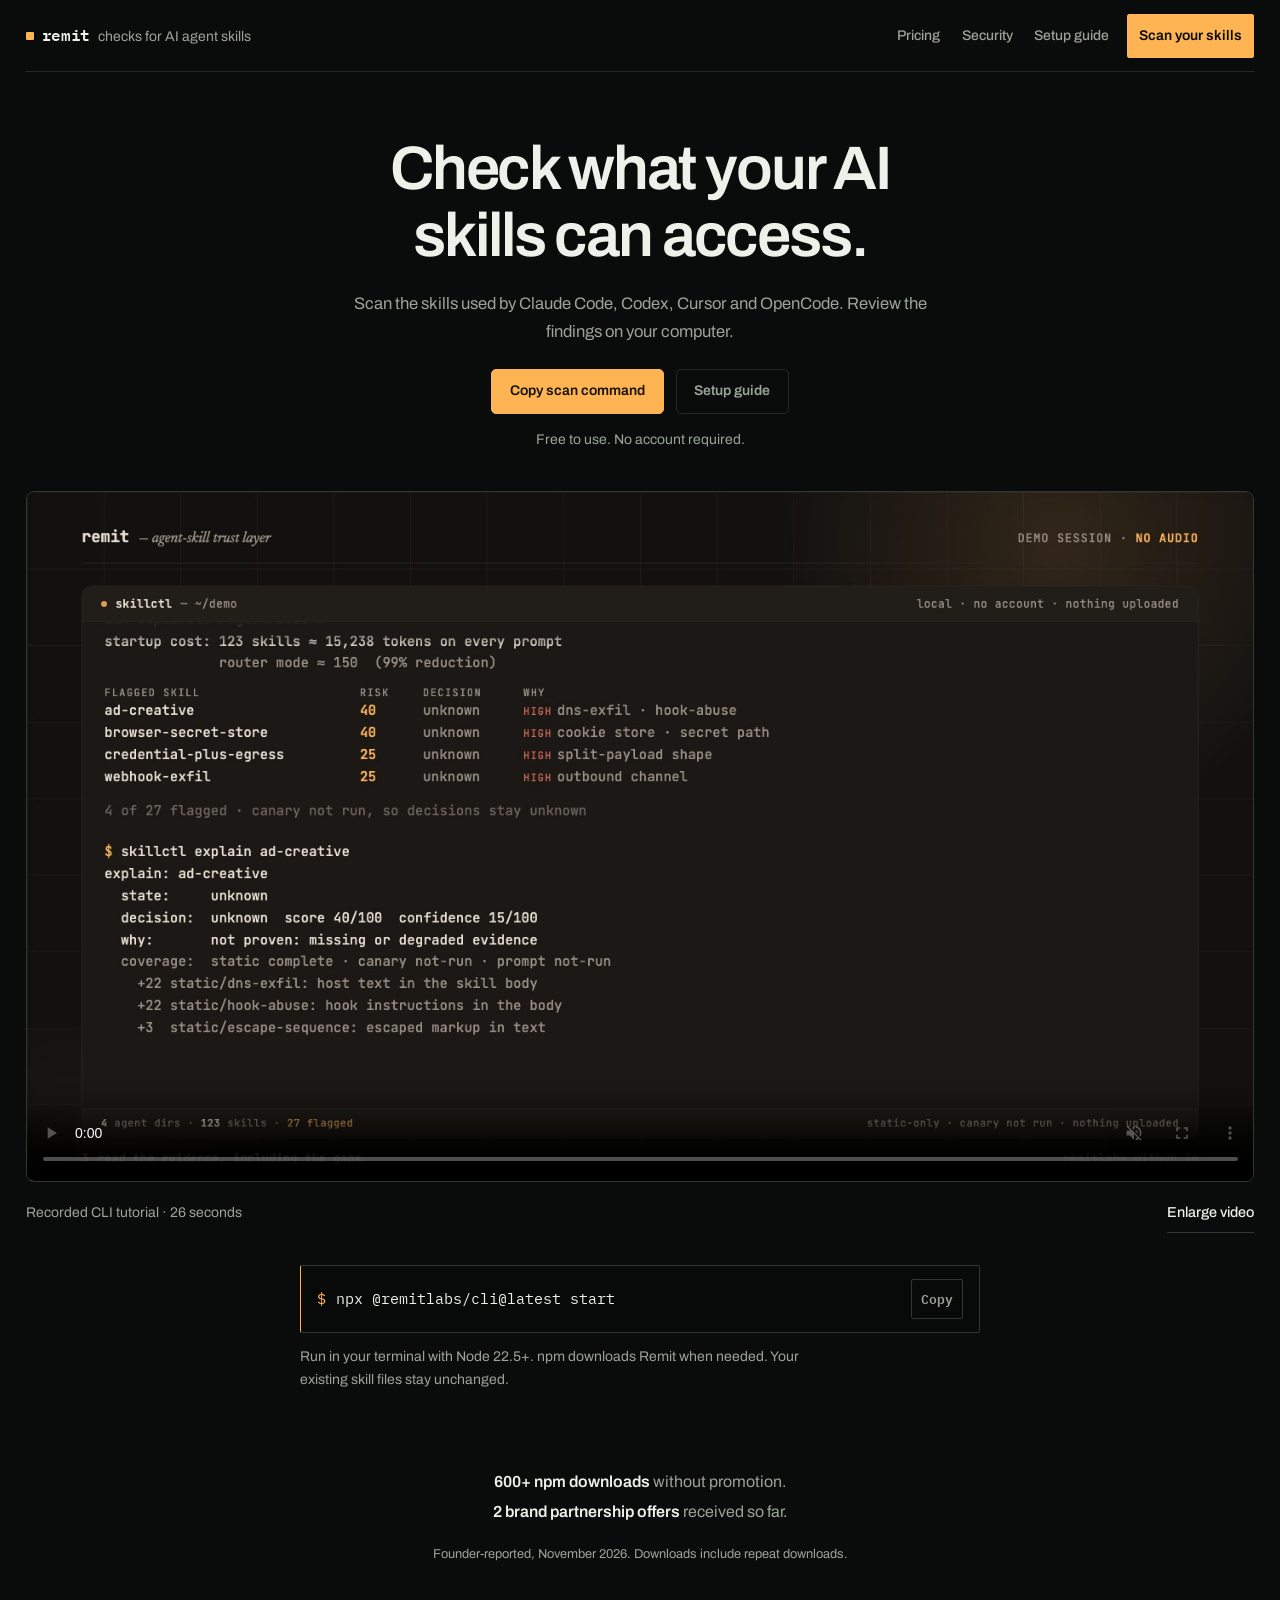
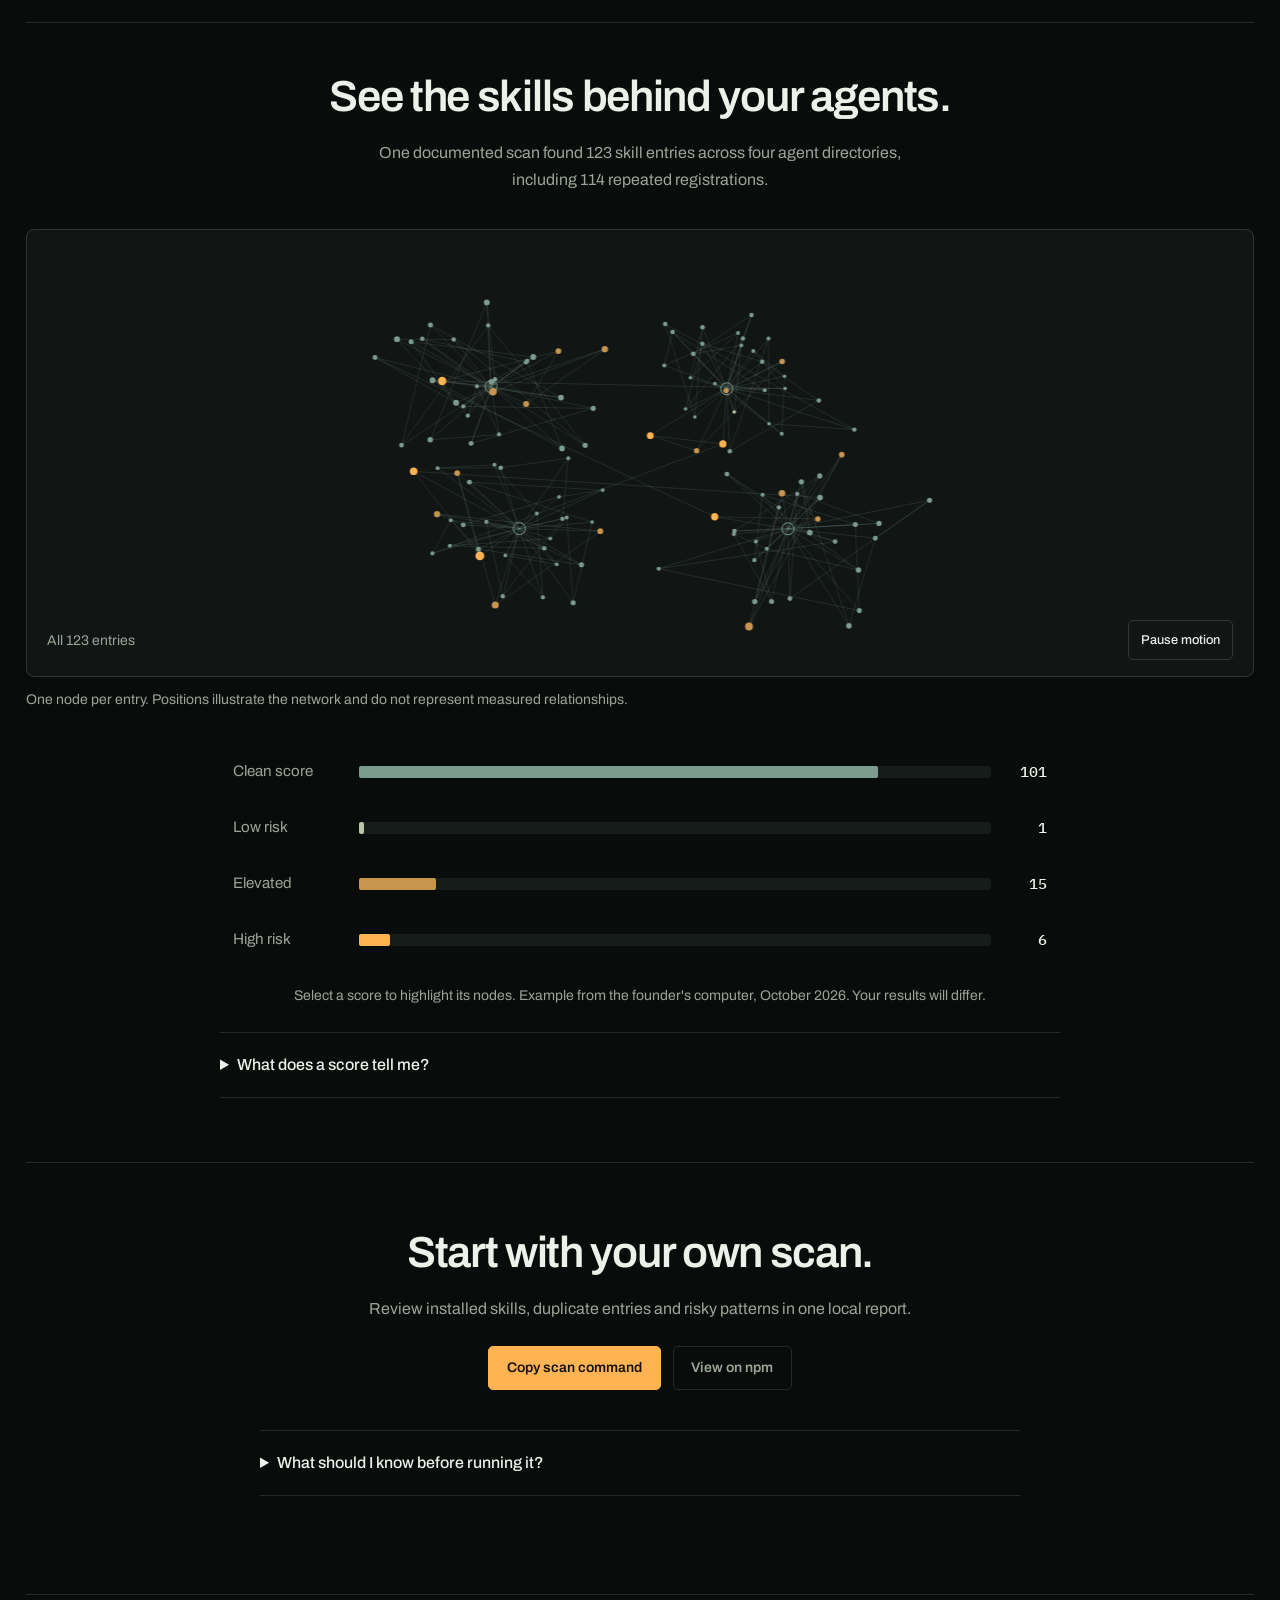
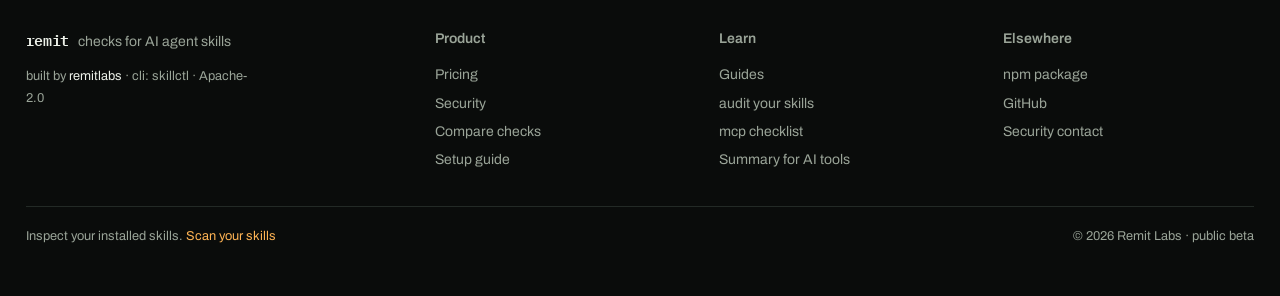
==== index.html @ 192e546c "refactor(design): lead with tutorial and restore visual evidence" ====
<!doctype html>
<html lang="en">
<head>
<meta charset="utf-8">
<meta name="viewport" content="width=device-width, initial-scale=1">
<title>Remit | Check your AI agent skills</title>
<meta name="description" content="Check AI skill files for risky patterns, review test results and track approved versions. Free local scans for Claude Code, Codex, Cursor and OpenCode.">
<meta name="theme-color" content="#0A0C0B">
<link rel="canonical" href="https://remitlabs.github.io/">
<meta property="og:type" content="website">
<meta property="og:site_name" content="Remit">
<meta property="og:title" content="Remit | Check your AI agent skills">
<meta property="og:description" content="Check AI skill files for risky patterns, review test results and track approved versions. Free local scans for Claude Code, Codex, Cursor and OpenCode.">
<meta property="og:url" content="https://remitlabs.github.io/">
<meta property="og:image" content="https://remitlabs.github.io/assets/og.png">
<meta name="twitter:card" content="summary_large_image">
<meta name="twitter:title" content="Remit | Check your AI agent skills">
<meta name="twitter:description" content="Check AI skill files for risky patterns, review test results and track approved versions. Free local scans for Claude Code, Codex, Cursor and OpenCode.">
<meta name="twitter:image" content="https://remitlabs.github.io/assets/og.png">
<link rel="icon" href='data:image/svg+xml,<svg xmlns="http://www.w3.org/2000/svg" viewBox="0 0 32 32"><rect width="32" height="32" rx="6" fill="%230A0C0B"/><rect x="7" y="7" width="4" height="18" fill="%23FFB454"/><path d="M14 7h7a5 5 0 010 10h-7z" fill="none" stroke="%23EDF1E9" stroke-width="2.4"/><path d="M20 17l5 8" stroke="%23EDF1E9" stroke-width="2.4"/></svg>'>
<link rel="preconnect" href="https://fonts.googleapis.com">
<link rel="preconnect" href="https://fonts.gstatic.com" crossorigin>
<link href="https://fonts.googleapis.com/css2?family=Archivo:wght@400;500;600;700&amp;family=IBM+Plex+Mono:wght@400;500;600&amp;family=Newsreader:ital,opsz,wght@1,6..72,400&amp;display=swap" rel="stylesheet">
<link rel="stylesheet" href="styles.css">
<script>document.documentElement.classList.add('js');</script>
<script type="application/ld+json">
{
  "@context": "https://schema.org",
  "@graph": [
    {
      "@type": "Organization",
      "@id": "https://remitlabs.github.io/#org",
      "name": "Remit Labs",
      "url": "https://remitlabs.github.io/",
      "logo": "https://remitlabs.github.io/assets/og.png",
      "sameAs": ["https://github.com/remitlabs", "https://www.npmjs.com/org/remitlabs"]
    },
    {
      "@type": "WebSite",
      "@id": "https://remitlabs.github.io/#site",
      "url": "https://remitlabs.github.io/",
      "name": "Remit",
      "publisher": { "@id": "https://remitlabs.github.io/#org" }
    },
    {
      "@type": "SoftwareApplication",
      "name": "Remit",
      "applicationCategory": "DeveloperApplication",
      "operatingSystem": "macOS, Linux, Windows",
      "description": "Local file checks, optional container tests and version controls for AI agent skills.",
      "softwareVersion": "0.1.1",
      "license": "https://www.apache.org/licenses/LICENSE-2.0",
      "url": "https://remitlabs.github.io/",
      "offers": { "@type": "Offer", "price": "0", "priceCurrency": "USD" }
    }
  ]
}
</script>
</head>
<body class="homepage">
<div class="wrap">

  <header class="mast">
    <a class="brand" href="/">remit <em>checks for AI agent skills</em></a>
    <nav class="nav" aria-label="primary">
      <a href="/pricing.html">Pricing</a>
      <a href="/security.html">Security</a>
      <a href="/docs.html">Setup guide</a>
      <a class="pill" href="#install">Scan your skills</a>
    </nav>
  </header>

  <main id="main" class="home">
    <section class="hero home-hero">
      <h1>Check what your AI skills can access.</h1>
      <p class="lede">Scan the skills used by Claude Code, Codex, Cursor and OpenCode. Review the findings on your computer.</p>
      <div class="cta-row">
        <button class="cta solid" type="button" data-copy="npx @remitlabs/cli@latest start">Copy scan command</button>
        <a class="cta ghost" href="/docs.html">Setup guide</a>
      </div>
      <p class="note">Free to use. No account required.</p>
    </section>

    <section class="tutorial visual-wide" id="demo" aria-label="Recorded tutorial">
      <figure class="film-figure">
        <div class="film">
          <video src="assets/cli-demo.mp4" poster="assets/cli-demo-poster.jpg" muted loop playsinline autoplay preload="auto" controls aria-label="26-second recorded CLI demo showing a scan, findings and version controls"></video>
        </div>
        <figcaption><span>Recorded CLI tutorial · 26 seconds</span><button class="text-link" type="button" data-demo-open>Enlarge video</button></figcaption>
      </figure>
      <div class="install" id="install">
        <div class="cmd"><span class="p">$</span><code>npx @remitlabs/cli@latest start</code><button type="button" data-copy>Copy</button></div>
        <p class="note">Run in your terminal with Node 22.5+. npm downloads Remit when needed. Your existing skill files stay unchanged.</p>
      </div>
    </section>

    <section class="traction" aria-label="Early traction">
      <p><strong>600+ npm downloads</strong> without promotion.<br><strong>2 brand partnership offers</strong> received so far.</p>
      <small>Founder-reported, November 2026. Downloads include repeat downloads.</small>
    </section>

    <section class="scan-story" id="receipt" aria-labelledby="mesh-title">
      <div class="section-intro">
        <h2 id="mesh-title">See the skills behind your agents.</h2>
        <p>One documented scan found 123 skill entries across four agent directories, including 114 repeated registrations.</p>
      </div>
      <figure class="mesh-figure visual-wide">
        <div class="mesh" data-mesh role="group" aria-label="Illustrative network of 123 skill entries with 101 clean, 1 low, 15 elevated and 6 high static risk scores">
          <canvas aria-hidden="true"></canvas>
          <div class="mesh-fallback" data-mesh-fallback>123 skill entries across four agent directories</div>
          <div class="mesh-controls"><span data-mesh-status aria-live="polite">All 123 entries</span><button type="button" data-mesh-motion aria-pressed="false">Pause motion</button></div>
        </div>
        <figcaption>One node per entry. Positions illustrate the network and do not represent measured relationships.</figcaption>
      </figure>
      <div class="risk-chart" aria-label="Filter the example mesh by static risk score">
        <button type="button" class="risk-row" data-risk="clean" aria-pressed="false"><span class="risk-name">Clean score</span><span class="risk-track"><span style="--bar:82.1%;--risk-color:#7D9C90"></span></span><strong>101</strong></button>
        <button type="button" class="risk-row" data-risk="low" aria-pressed="false"><span class="risk-name">Low risk</span><span class="risk-track"><span style="--bar:.8%;--risk-color:#BBC6A9"></span></span><strong>1</strong></button>
        <button type="button" class="risk-row" data-risk="elevated" aria-pressed="false"><span class="risk-name">Elevated</span><span class="risk-track"><span style="--bar:12.2%;--risk-color:#C7954E"></span></span><strong>15</strong></button>
        <button type="button" class="risk-row" data-risk="high" aria-pressed="false"><span class="risk-name">High risk</span><span class="risk-track"><span style="--bar:4.9%;--risk-color:#FFB454"></span></span><strong>6</strong></button>
      </div>
      <p class="chart-note">Select a score to highlight its nodes. Example from the founder's computer, October 2026. Your results will differ.</p>
      <details class="evidence-detail">
        <summary>What does a score tell me?</summary>
        <p>Read the findings and missing checks with the score. A clean score can still miss harmful behavior.</p>
        <dl class="example-receipt">
          <div><dt>Example skill</dt><dd>ad-creative</dd></div>
          <div><dt>Decision</dt><dd>Unknown</dd></div>
          <div><dt>File checks</dt><dd>Complete</dd></div>
          <div><dt>Container test</dt><dd>Not run</dd></div>
        </dl>
        <p>A missing test stays visible in the report. <a href="/docs.html#receipt">Read the report guide</a>.</p>
      </details>
    </section>

    <section class="home-close section-intro">
      <h2>Start with your own scan.</h2>
      <p>Review installed skills, duplicate entries and risky patterns in one local report.</p>
      <div class="cta-row"><button class="cta solid" type="button" data-copy="npx @remitlabs/cli@latest start">Copy scan command</button><a class="cta ghost" href="https://www.npmjs.com/package/@remitlabs/cli">View on npm</a></div>
      <details class="evidence-detail">
        <summary>What should I know before running it?</summary>
        <p>The file scan runs locally and leaves your skill files unchanged. It works offline once Remit is installed, on macOS, Linux and Windows.</p>
        <p>Optional container tests need Docker or Podman and run without your AI agent or model. Network blocking requires an explicit allowlist. File scans can miss compiled or encrypted code, and a test records only one run.</p>
        <p>Remit's router blocks listed versions after syncing the signed revocation list. Shared team features are in development.</p>
        <a href="/security.html">Read the security limits</a>
      </details>
    </section>
  </main>

  <footer class="foot">
    <div class="col">
      <span class="brand">remit <em>checks for AI agent skills</em></span>
      <p>built by <a href="https://www.npmjs.com/org/remitlabs" style="display:inline;color:var(--ink)">remitlabs</a> · cli: skillctl · Apache-2.0</p>
    </div>
    <div class="col">
      <h4>Product</h4>
      <a href="/pricing.html">Pricing</a>
      <a href="/security.html">Security</a>
      <a href="/compare.html">Compare checks</a>
      <a href="/docs.html">Setup guide</a>
    </div>
    <div class="col">
      <h4>Learn</h4>
      <a href="/blog/">Guides</a>
      <a href="/blog/audit-claude-code-skills.html">audit your skills</a>
      <a href="/blog/mcp-security-checklist.html">mcp checklist</a>
      <a href="/llms.txt">Summary for AI tools</a>
    </div>
    <div class="col">
      <h4>Elsewhere</h4>
      <a href="https://www.npmjs.com/package/@remitlabs/cli">npm package</a>
      <a href="https://github.com/remitlabs">GitHub</a>
      <a href="/.well-known/security.txt">Security contact</a>
    </div>
    <div class="bottom">
      <span>Inspect your installed skills. <a href="#install">Scan your skills</a></span>
      <span>© 2026 Remit Labs · public beta</span>
    </div>
  </footer>
</div>

<dialog class="demo-dialog" id="demo-dialog" aria-label="Remit CLI demo, full size">
  <div class="dd-head"><span>Recorded demo · 26 seconds · silent</span><button type="button" data-demo-close aria-label="Close demo">close ✕</button></div>
  <video controls playsinline preload="none" src="assets/cli-demo.mp4" poster="assets/cli-demo-poster.jpg" aria-label="Full-size CLI demo: audit, explain, pin, revoke"></video>
  <p>Recorded CLI demo showing a scan, its findings, version pinning and a blocked version. Your results will differ.</p>
</dialog>

<script src="site.js" defer></script>
</body>
</html>
---- styles.css ----
/* Remit — shared stylesheet
   System: INSTRUMENT. A lab datasheet for agent authority.
   Cool near-black, engineered hairlines, grotesk interface type,
   monospace for data, serif reserved for reading.
   Single accent (amber) used as a signal lamp, never as decoration. */

:root{
  /* surfaces — cool neutral, green-grey cast, deliberately not warm parchment */
  --casing:#0A0C0B;
  --surface:#111514;
  --raise:#161C19;
  --sunk:#080A09;

  /* rules */
  --hair:#232A26;
  --hair-lit:#2F3833;

  /* text */
  --ink:#EDF1E9;
  --dim:#9AA498;
  --faint:#6E7A70;

  /* one accent, plus two semantic states used only on real data */
  --amber:#FFB454;
  --amber-wash:rgba(255,180,84,.12);
  --ok:#8FD694;
  --deny:#EA7767;

  --sans:'Archivo','Helvetica Neue',Helvetica,Arial,sans-serif;
  --mono:'IBM Plex Mono',ui-monospace,'SF Mono',Menlo,Consolas,monospace;
  --serif:'Newsreader','Iowan Old Style',Charter,Georgia,serif;

  --measure:64ch;
  --rail:104px;
  --pad:clamp(1.15rem,4vw,2.75rem);
}

*{box-sizing:border-box}

html{color-scheme:dark;scroll-behavior:smooth;-webkit-text-size-adjust:100%}
body{
  margin:0;background:var(--casing);color:var(--ink);
  font:400 16px/1.7 var(--sans);
  font-feature-settings:"ss01" 0;
  -webkit-font-smoothing:antialiased;text-rendering:optimizeLegibility;
  overflow-x:hidden;
}
img,video,svg{max-width:100%}
a{color:inherit}
a:focus-visible,button:focus-visible,summary:focus-visible,[tabindex]:focus-visible{
  outline:2px solid var(--amber);outline-offset:3px;border-radius:2px}
::selection{background:var(--amber);color:var(--casing)}
code,kbd,samp,pre{font-family:var(--mono)}

.wrap{width:100%;max-width:none;margin:0 auto;padding:0 clamp(1rem,2vw,2rem);position:relative}

/* film grain, 3% — tactility without a gradient */
body::before{
  content:"";position:fixed;inset:0;z-index:60;pointer-events:none;opacity:.028;
  background-image:url("data:image/svg+xml,%3Csvg xmlns='http://www.w3.org/2000/svg' width='160' height='160'%3E%3Cfilter id='n'%3E%3CfeTurbulence type='fractalNoise' baseFrequency='.85' numOctaves='3'/%3E%3C/filter%3E%3Crect width='160' height='160' filter='url(%23n)'/%3E%3C/svg%3E");
}

/* scroll progress */
.progress{
  position:fixed;top:0;left:0;height:2px;width:100%;transform:scaleX(0);
  transform-origin:0 50%;background:var(--amber);z-index:80;opacity:.7
}

/* ---------- masthead ---------- */
.mast{
  position:sticky;top:0;z-index:70;
  display:flex;justify-content:space-between;align-items:center;gap:1rem;flex-wrap:wrap;
  padding:.85rem 0;border-bottom:1px solid var(--hair);
  background:color-mix(in srgb,var(--casing) 88%,transparent);
  backdrop-filter:blur(14px) saturate(130%);
}
.mast .brand{
  display:inline-flex;align-items:baseline;gap:.5rem;
  font:600 1rem/1 var(--mono);letter-spacing:-.02em;color:var(--ink);text-decoration:none
}
.mast .brand::before{content:"";width:8px;height:8px;background:var(--amber);
  transform:translateY(-1px);border-radius:1px}
.mast .brand em{
  font:400 .74rem/1 var(--mono);font-style:normal;color:var(--faint);
  letter-spacing:.06em;text-transform:uppercase
}
.nav{display:flex;gap:.1rem;flex-wrap:wrap;align-items:center}
.nav a{
  font:500 .78rem/1 var(--mono);color:var(--dim);text-decoration:none;
  padding:.55rem .62rem;border-radius:2px;letter-spacing:.01em
}
.nav a:hover{color:var(--ink);background:var(--surface)}
.nav a[aria-current="page"]{color:var(--ink)}
.nav a[aria-current="page"]::after{content:"";display:block;height:1px;background:var(--amber);margin-top:.3rem}
.nav .pill{
  color:var(--casing);background:var(--amber);font-weight:600;
  padding:.5rem .7rem;margin-left:.4rem;border:1px solid var(--amber)
}
.nav .pill:hover{background:#FFC677;color:var(--casing)}

/* ---------- type ---------- */
h1,h2,h3,h4{font-family:var(--sans);font-weight:600;letter-spacing:-.03em;margin:0;text-wrap:balance}
p{margin:0}
.kicker,.eyebrow{
  font:500 .7rem/1.4 var(--mono);letter-spacing:.18em;text-transform:uppercase;
  color:var(--amber);margin:0 0 1.4rem;display:flex;align-items:center;gap:.6rem
}
.kicker::before{content:"";width:18px;height:1px;background:var(--amber);opacity:.7}
.sec-head{
  font-size:clamp(1.7rem,3.2vw,2.75rem);line-height:1.06;letter-spacing:-.035em;
  margin:0 0 1.3rem;max-width:26ch;font-weight:600
}
.sec-head em{font-style:normal;color:var(--dim)}
.statement{
  font-size:clamp(2rem,4.6vw,3.6rem);line-height:1.02;letter-spacing:-.04em;
  margin:0 0 1.4rem;max-width:30ch;font-weight:600
}
.lede{
  font-size:clamp(1.02rem,1.5vw,1.18rem);line-height:1.62;max-width:52ch;
  color:var(--dim);margin:0 0 1.8rem
}
.lede strong{color:var(--ink);font-weight:600}
.prose{
  font-size:clamp(.99rem,1.4vw,1.06rem);line-height:1.78;color:var(--dim);
  max-width:var(--measure)
}
.prose + .prose{margin-top:1rem}
.prose b,.prose strong{color:var(--ink);font-weight:600}
.prose a{color:var(--ink);text-decoration:underline;text-decoration-color:var(--amber);
  text-decoration-thickness:1px;text-underline-offset:3px}
.prose a:hover{color:var(--amber)}
.prose code,code.inline,.docs-body code,.article code,.faq code{
  font:.85em var(--mono);color:var(--ink);background:var(--raise);
  border:1px solid var(--hair);border-radius:2px;padding:.06em .34em;white-space:nowrap
}
.muted{color:var(--dim)}
.fine{font:.72rem/1.65 var(--mono);color:var(--faint)}

/* ---------- buttons ---------- */
.cta,.btn{
  display:inline-flex;align-items:center;gap:.55rem;
  border:1px solid var(--hair-lit);background:transparent;color:var(--ink);
  text-decoration:none;padding:.72rem .95rem;border-radius:2px;cursor:pointer;
  font:600 .74rem/1 var(--mono);letter-spacing:.1em;text-transform:uppercase;
  transition:background .16s ease,border-color .16s ease,color .16s ease
}
.cta:hover,.btn:hover{border-color:var(--amber);color:var(--amber)}
.cta.solid,.btn.primary{background:var(--amber);border-color:var(--amber);color:#17120A}
.cta.solid:hover,.btn.primary:hover{background:#FFC677;border-color:#FFC677;color:#17120A}
.cta.ghost{color:var(--dim);border-color:var(--hair)}
.cta.ghost:hover{color:var(--ink);border-color:var(--hair-lit)}
.cta svg{width:13px;height:13px;fill:currentColor}
.cta-row{display:flex;gap:.6rem;flex-wrap:wrap;align-items:center}
.text-link{
  font:500 .76rem var(--mono);color:var(--dim);text-decoration:none;
  border-bottom:1px solid var(--hair-lit);padding-bottom:.15rem
}
.text-link:hover{color:var(--amber);border-color:var(--amber)}

/* ---------- command ---------- */
.install{margin:1.9rem 0 0;max-width:34rem;min-width:0}
.cmd{
  display:flex;align-items:center;gap:.7rem;background:var(--sunk);
  border:1px solid var(--hair-lit);border-left:2px solid var(--amber);
  border-radius:2px;padding:.8rem .9rem;font:.84rem/1.4 var(--mono);
  overflow-x:auto;min-width:0
}
.cmd .p{color:var(--amber);user-select:none}
.cmd code{color:var(--ink);white-space:nowrap}
.cmd button{
  margin-left:auto;background:transparent;border:1px solid var(--hair-lit);
  color:var(--dim);font:600 .62rem var(--mono);letter-spacing:.12em;text-transform:uppercase;
  padding:.42rem .55rem;border-radius:2px;cursor:pointer;flex:none
}
.cmd button:hover{color:var(--casing);background:var(--amber);border-color:var(--amber)}
.cmd-hero{padding:.95rem 1rem;font-size:.9rem}
.hero .cta-row{margin-top:1rem}
.note{font:.72rem/1.7 var(--mono);color:var(--faint);margin:.8rem 0 0;max-width:46ch}

/* ---------- hero ---------- */
.hero{
  display:grid;grid-template-columns:minmax(0,1.12fr) minmax(0,.88fr);
  gap:clamp(1.8rem,4.5vw,4rem);align-items:start;
  padding:clamp(2.2rem,5vw,4.2rem) 0 clamp(2rem,4vw,3.2rem)
}
.hero > *{min-width:0}
.hero h1{
  font-size:clamp(2.5rem,5.6vw,4.6rem);line-height:.98;letter-spacing:-.045em;
  margin:0 0 1.4rem;font-weight:600
}
.hero h1 .soft{color:var(--dim);font-weight:500}
.hero .lede{font-size:clamp(1rem,1.45vw,1.14rem);max-width:46ch;margin-bottom:0}
.hero .lede b{color:var(--ink);font-weight:600}
.works{
  font:.72rem/1.9 var(--mono);color:var(--faint);margin:1.7rem 0 0;max-width:56ch;
  letter-spacing:.01em
}
.works b{color:var(--dim);font-weight:500}
.team-line{font:.72rem/1.7 var(--mono);color:var(--faint);margin:.4rem 0 0}
.team-line a{color:var(--amber);text-decoration:none;border-bottom:1px solid rgba(255,180,84,.35)}
.team-line a:hover{border-color:var(--amber)}

/* ---------- fleet panel (hero right) ---------- */
.panel{
  background:var(--surface);border:1px solid var(--hair);border-radius:3px;
  position:relative;min-width:0
}
.panel-head{
  display:flex;justify-content:space-between;align-items:center;gap:.75rem;
  padding:.72rem .9rem;border-bottom:1px solid var(--hair);
  font:.66rem/1.3 var(--mono);letter-spacing:.14em;text-transform:uppercase;color:var(--faint)
}
.panel-head b{color:var(--amber);font-weight:600}
.panel-body{padding:.3rem .9rem .9rem}

/* fleet rows */
.fleet{list-style:none;margin:0;padding:0}
.fleet li{
  display:grid;grid-template-columns:14px minmax(0,1fr) auto;
  gap:.6rem;align-items:center;padding:.55rem 0;border-bottom:1px solid var(--hair);
  font:.76rem/1.35 var(--mono)
}
.fleet li:last-child{border-bottom:0}
.fleet .dot{width:5px;height:5px;border-radius:50%;background:var(--faint);justify-self:center}
.fleet .n{color:var(--ink);overflow:hidden;text-overflow:ellipsis;white-space:nowrap}
.fleet .why{color:var(--faint);font-size:.66rem;display:block;margin-top:.12rem}
.fleet .sev{color:var(--amber);font-size:.64rem;letter-spacing:.1em}
.fleet li.deny .dot{background:var(--deny);box-shadow:0 0 0 3px rgba(234,119,103,.14)}
.fleet li.warn .dot{background:var(--amber);box-shadow:0 0 0 3px rgba(255,180,84,.12)}
.fleet li.ok .dot{background:var(--ok)}
.panel-foot{
  display:flex;justify-content:space-between;gap:.8rem;flex-wrap:wrap;
  border-top:1px solid var(--hair);padding:.6rem .9rem;
  font:.64rem/1.5 var(--mono);color:var(--faint);letter-spacing:.04em
}
.panel-foot a{color:var(--amber);text-decoration:none}
.panel-foot a:hover{text-decoration:underline}

/* risk distribution: the documented histogram, not invented rows */
.split{display:flex;height:9px;overflow:hidden;border-radius:1px;margin:.35rem 0 1rem}
.split i{display:block;height:100%}
.split i.ok{background:#3E5749}
.split i.low{background:#6C7C63}
.split i.elev{background:#A87C3F}
.split i.high{background:var(--amber)}
.dist{list-style:none;margin:0;padding:0;display:grid;grid-template-columns:1fr 1fr;gap:.55rem .9rem}
.dist li{display:flex;align-items:baseline;gap:.45rem;font:.72rem/1.35 var(--mono);color:var(--dim)}
.dist b{color:var(--ink);font-weight:600;font-variant-numeric:tabular-nums}
.dist i{width:6px;height:6px;display:inline-block;transform:translateY(-1px)}
.dist i.ok{background:#3E5749} .dist i.low{background:#6C7C63}
.dist i.elev{background:#A87C3F} .dist i.high{background:var(--amber)}
.dist-note{margin:.95rem 0 0;font:.68rem/1.65 var(--mono);color:var(--faint)}

/* benchmark figures sit on the same rail as every other measurement */
.bench-note{
  margin:1rem 0 0;padding:.85rem 1rem;border-left:2px solid var(--hair-lit);
  background:var(--surface);font:.72rem/1.75 var(--mono);color:var(--dim);max-width:78ch
}
.bench-note b{color:var(--ink)}
.bench-note a{color:var(--amber);text-decoration:none}

/* ---------- band / spine ---------- */
.band{border-top:1px solid var(--hair);padding:clamp(2.8rem,6vw,5rem) 0}
.band:first-of-type{border-top:0}
.spine{display:grid;grid-template-columns:var(--rail) minmax(0,1fr);
  gap:clamp(1rem,3vw,2.6rem);align-items:start}
.spine > *{min-width:0}
.rail-num{
  font:500 .72rem/1 var(--mono);color:var(--faint);letter-spacing:.16em;
  padding-top:.55rem;position:sticky;top:5.2rem
}
.rail-num b{color:var(--amber);font-weight:600;display:block}
.rail-num span{
  display:block;margin-top:.42rem;font-size:.6rem;letter-spacing:.18em;
  text-transform:uppercase;color:var(--faint)
}

/* legacy rhythm kept for inner pages */
.tail{padding-top:clamp(2.6rem,5vw,4rem);border-top:1px solid var(--hair);
  margin-top:clamp(2.6rem,5vw,4rem)}
.tail:first-of-type{margin-top:0}
.duo{display:grid;grid-template-columns:minmax(0,1fr) 250px;
  gap:clamp(1.8rem,4.5vw,3.6rem);align-items:start}
.duo > *{min-width:0}
.margin-notes{display:grid;gap:0;border-top:1px solid var(--hair)}
.margin-notes div{
  font:.72rem/1.55 var(--mono);color:var(--dim);
  padding:.75rem 0;border-bottom:1px solid var(--hair)
}
.margin-notes b{display:block;color:var(--amber);font-weight:600;
  font-size:.64rem;letter-spacing:.14em;text-transform:uppercase;margin-bottom:.25rem}

/* ---------- skill specimen ---------- */
.specimen{
  display:grid;grid-template-columns:minmax(0,1.05fr) minmax(0,.95fr);
  gap:1px;background:var(--hair);border:1px solid var(--hair);border-radius:3px;
  overflow:hidden
}
.specimen > *{min-width:0}
.file{background:var(--sunk);padding:0;display:flex;flex-direction:column}
.file-head{
  display:flex;justify-content:space-between;align-items:center;gap:.6rem;
  padding:.6rem .85rem;border-bottom:1px solid var(--hair);
  font:.66rem/1 var(--mono);color:var(--faint);letter-spacing:.08em
}
.file-head .path{color:var(--dim);overflow:hidden;text-overflow:ellipsis;white-space:nowrap}
.file-head .tag{color:var(--deny);border:1px solid rgba(234,119,103,.4);padding:.2rem .35rem;
  font-size:.58rem;letter-spacing:.12em;text-transform:uppercase;flex:none}
.code{
  margin:0;padding:.9rem 0 1.1rem;overflow-x:auto;
  font:.74rem/1.75 var(--mono);color:var(--dim);
  counter-reset:ln
}
.code .row{
  display:grid;grid-template-columns:2.4rem minmax(0,1fr);gap:.6rem;
  padding:0 .9rem 0 0;border:0;margin:0
}
.code .row::before{
  counter-increment:ln;content:counter(ln,decimal-leading-zero);
  color:#404A44;text-align:right;font-size:.66rem;user-select:none;padding-top:.14em
}
.code .row span{white-space:pre-wrap;overflow-wrap:anywhere}
.code .row.hit{background:rgba(234,119,103,.08);box-shadow:inset 2px 0 0 var(--deny)}
.code .row.hit span{color:#F3D9D3}
.code .row.amber{background:var(--amber-wash);box-shadow:inset 2px 0 0 var(--amber)}
.code .row.amber span{color:#F6E2C4}
.code .k{color:#9CC7B4}
.code .s{color:#C9B98F}
.code .c{color:#5C665F;font-style:italic}
.code .hid{color:transparent;background:repeating-linear-gradient(90deg,#2B322E 0 6px,transparent 6px 12px);
  border-radius:1px;letter-spacing:0}
.readout{background:var(--surface);padding:1.1rem 1.15rem}
.readout h3{font-size:.98rem;letter-spacing:-.01em;margin:0 0 .5rem}
.readout ol{list-style:none;margin:0;padding:0;display:grid;gap:.85rem}
.readout li{
  display:grid;grid-template-columns:1.35rem minmax(0,1fr);gap:.55rem;
  font:.8rem/1.55 var(--mono);color:var(--dim)
}
.readout li em{
  font-style:normal;color:var(--amber);font-size:.64rem;letter-spacing:.08em;
  padding-top:.2em
}
.readout li b{color:var(--ink);font-weight:500}

/* ---------- receipt ---------- */
.receipt{
  background:var(--surface);border:1px solid var(--hair);border-radius:3px;
  font:var(--mono);min-width:0
}
.receipt-head{
  display:flex;justify-content:space-between;align-items:baseline;gap:1rem;flex-wrap:wrap;
  padding:.85rem 1rem;border-bottom:1px solid var(--hair)
}
.receipt-head .t{font:600 .82rem/1.3 var(--mono);color:var(--ink)}
.receipt-head .id{font:.66rem/1 var(--mono);color:var(--faint);letter-spacing:.06em}
.receipt-rows{display:grid;gap:0}
.rr{
  display:grid;grid-template-columns:9.5rem minmax(0,1fr);
  gap:1rem;padding:.62rem 1rem;border-bottom:1px solid var(--hair);align-items:baseline
}
.rr:last-child{border-bottom:0}
.rr dt{font:.66rem/1.5 var(--mono);letter-spacing:.12em;text-transform:uppercase;color:var(--faint)}
.rr dd{margin:0;font:.78rem/1.55 var(--mono);color:var(--ink)}
.rr dd .q{color:var(--dim)}
.chip{
  display:inline-flex;align-items:center;gap:.4rem;font:.64rem/1 var(--mono);
  letter-spacing:.1em;text-transform:uppercase;padding:.32rem .45rem;border-radius:2px;
  border:1px solid var(--hair-lit);color:var(--dim)
}
.chip.warn{color:var(--amber);border-color:rgba(255,180,84,.4);background:var(--amber-wash)}
.chip.deny{color:var(--deny);border-color:rgba(234,119,103,.4);background:rgba(234,119,103,.1)}
.chip.ok{color:var(--ok);border-color:rgba(143,214,148,.35);background:rgba(143,214,148,.08)}

/* coverage meters — the honest part, rendered as data */
.coverage{padding:.9rem 1rem 1.05rem;border-top:1px solid var(--hair);display:grid;gap:.55rem}
.cov{display:grid;grid-template-columns:6.2rem minmax(0,1fr) 3.6rem;gap:.75rem;align-items:center;
  font:.66rem/1 var(--mono);color:var(--dim);letter-spacing:.04em}
.cov .bar{height:3px;background:var(--hair);position:relative;overflow:hidden;border-radius:2px}
.cov .bar i{position:absolute;inset:0 auto 0 0;background:var(--ok);width:var(--v,0%)}
.cov.miss .bar i{background:var(--faint)}
.cov .v{text-align:right;color:var(--faint);font-size:.62rem;letter-spacing:.06em}
.receipt-note{
  padding:.6rem 1rem;border-top:1px solid var(--hair);
  font:.66rem/1.65 var(--mono);color:var(--faint)
}
.receipt-note a{color:var(--amber);text-decoration:none}

/* ---------- three.js fleet field ---------- */
.field{
  position:relative;background:
    radial-gradient(ellipse at 50% 42%,rgba(255,180,84,.055),transparent 66%),
    var(--sunk);
  border:1px solid var(--hair);border-radius:3px;overflow:hidden;
  width:100%;aspect-ratio:16/10
}
.field canvas{display:block;width:100%;height:100%;position:absolute;inset:0}
/* honest fallback: still a field, just a still one */
.field.stalled{background-image:
  radial-gradient(#1E2723 1px,transparent 1px),
  radial-gradient(ellipse at 50% 42%,rgba(255,180,84,.05),transparent 66%);
  background-size:22px 22px,100% 100%}
.field-base{
  position:absolute;inset:0;display:grid;place-items:center;
  font:.66rem/1.6 var(--mono);color:var(--faint);letter-spacing:.1em;
  text-transform:uppercase;pointer-events:none
}
.field.loaded .field-base{display:none}
.field-legend{
  position:absolute;left:0;right:0;bottom:0;display:flex;gap:1.1rem;flex-wrap:wrap;
  padding:.65rem .85rem;border-top:1px solid var(--hair);
  background:linear-gradient(180deg,rgba(8,10,9,0),rgba(8,10,9,.92) 40%);
  font:.62rem/1.4 var(--mono);color:var(--faint);letter-spacing:.08em;text-transform:uppercase
}
.field-legend span{display:inline-flex;align-items:center;gap:.4rem}
.field-legend i{width:5px;height:5px;border-radius:50%;background:var(--faint);display:inline-block}
.field-legend i.warn{background:var(--amber)}
.field-legend i.deny{background:var(--deny)}
.field-legend i.ok{background:var(--ok)}
.field-hint{
  position:absolute;top:.7rem;right:.8rem;font:.6rem/1 var(--mono);color:var(--faint);
  letter-spacing:.12em;text-transform:uppercase;pointer-events:none
}

/* ---------- tallies ---------- */
.tally{
  display:grid;grid-template-columns:repeat(4,minmax(0,1fr));gap:1px;
  background:var(--hair);border:1px solid var(--hair);border-radius:3px;overflow:hidden;
  margin-top:1.2rem
}
.tally > div{background:var(--casing);padding:1.1rem 1.05rem}
.tally b{
  display:block;font:600 clamp(1.6rem,2.6vw,2.3rem)/1 var(--sans);
  letter-spacing:-.045em;color:var(--ink);margin-bottom:.55rem;
  font-variant-numeric:tabular-nums
}
.tally b em{font-style:normal;color:var(--amber);font-size:.55em;letter-spacing:0;
  vertical-align:.35em;margin-left:.08em}
.tally span{display:block;font:.7rem/1.55 var(--mono);color:var(--faint);max-width:23ch}
.tally-note{margin:.85rem 0 0;font:.68rem/1.7 var(--mono);color:var(--faint)}
.tally-note a{color:var(--amber);text-decoration:none}

/* legacy proof strip */
.proof{margin:0 0 clamp(2.4rem,5vw,3.8rem)}
.proof-grid{
  display:grid;grid-template-columns:repeat(4,1fr);gap:1px;background:var(--hair);
  border:1px solid var(--hair);border-radius:3px;overflow:hidden
}
.proof-grid>div{background:var(--casing);padding:1.05rem 1.15rem}
.proof-grid b{display:block;font:600 clamp(1.5rem,2.4vw,2rem)/1.05 var(--sans);
  letter-spacing:-.045em;color:var(--ink);margin-bottom:.35rem}
.proof-grid span{display:block;font:.7rem/1.55 var(--mono);color:var(--faint);max-width:24ch}
.proof-note{font:.68rem/1.6 var(--mono);color:var(--faint);margin:.7rem 0 0}
.proof-note a{color:var(--amber);text-decoration:none}

/* ---------- video ---------- */
.film-figure{margin:0}
.film{
  border:1px solid var(--hair);border-radius:3px;overflow:hidden;background:#000;
  position:relative;aspect-ratio:16/9
}
.film video{display:block;width:100%;height:100%;object-fit:cover}
.film-figure figcaption{padding:.7rem .1rem 0;font:.68rem/1.7 var(--mono);color:var(--faint)}
.film-figure figcaption a{color:var(--amber);text-decoration:none}

/* poster button (hero demo, kept for inner use) */
.hero-demo{background:var(--surface);border:1px solid var(--hair);border-radius:3px;
  position:relative;overflow:hidden}
.hero-demo .hd-head{
  display:flex;justify-content:space-between;align-items:baseline;gap:.75rem;
  font:.66rem/1.3 var(--mono);color:var(--faint);border-bottom:1px solid var(--hair);
  padding:.72rem .9rem;margin:0;letter-spacing:.12em;text-transform:uppercase
}
.hero-demo .hd-head span:first-child{color:var(--amber);font-weight:600}
.demo-poster{display:block;position:relative;width:100%;padding:0;border:0;background:#000;
  cursor:pointer;line-height:0;font:inherit}
.demo-poster img{display:block;width:100%;height:auto;opacity:.9;transition:opacity .18s}
.demo-poster:hover img,.demo-poster:focus-visible img{opacity:1}
.demo-play{
  position:absolute;left:50%;top:50%;transform:translate(-50%,-50%);
  display:inline-flex;align-items:center;gap:.45rem;background:var(--amber);color:#17120A;
  font:600 .64rem/1 var(--mono);letter-spacing:.1em;text-transform:uppercase;
  padding:.55rem .7rem;border-radius:2px
}
.demo-play svg{width:12px;height:12px;fill:currentColor}
.demo-foot{display:flex;justify-content:space-between;gap:1rem;padding:.6rem .9rem;
  border-top:1px solid var(--hair);font:.64rem var(--mono);color:var(--faint)}
.demo-foot a{color:var(--amber);text-decoration:none}

/* full-size demo dialog */
.demo-dialog{
  width:min(1200px,94vw);max-height:92vh;border:1px solid var(--hair-lit);border-radius:3px;
  background:var(--surface);color:var(--ink);padding:0;overflow:auto
}
.demo-dialog::backdrop{background:rgba(4,6,5,.86);backdrop-filter:blur(4px)}
.demo-dialog video{display:block;width:100%;height:auto;background:#000}
.dd-head{
  display:flex;justify-content:space-between;align-items:center;gap:1rem;
  padding:.72rem .9rem;border-bottom:1px solid var(--hair);
  font:.66rem var(--mono);letter-spacing:.12em;text-transform:uppercase;color:var(--faint)
}
.dd-head button{background:transparent;border:1px solid var(--hair-lit);color:var(--dim);
  font:.62rem var(--mono);letter-spacing:.1em;text-transform:uppercase;
  padding:.38rem .55rem;border-radius:2px;cursor:pointer}
.dd-head button:hover{color:var(--amber);border-color:var(--amber)}
.demo-dialog p{padding:.75rem .9rem .9rem;margin:0;font:.68rem/1.65 var(--mono);color:var(--faint)}

/* ---------- diagram plate ---------- */
.plate{background:var(--surface);border:1px solid var(--hair);border-radius:3px;
  padding:clamp(.85rem,2vw,1.3rem);overflow:hidden}
.scroller{overflow-x:auto}
.scroller:focus-visible{outline:1px solid var(--amber);outline-offset:4px}
/* a 940px diagram must stay legible on a phone: let it scroll, never crop it */
.plate{overflow-x:auto;-webkit-overflow-scrolling:touch}
.plate:focus-visible{outline:1px solid var(--amber);outline-offset:4px}
.plate svg{display:block;width:100%;min-width:780px;height:auto}
.status{font:.72rem/1.85 var(--mono);color:var(--faint);margin:1rem 0 0;max-width:80ch}
.status b{color:var(--amber);font-weight:600}
.status i{font-style:normal;color:var(--dim)}

/* ---------- ledger rows ---------- */
.ledger{border-top:1px solid var(--hair)}
.row{display:grid;grid-template-columns:150px minmax(0,1fr);gap:1.4rem;
  padding:1.15rem 0;border-bottom:1px solid var(--hair)}
.row .t{font:600 .7rem/1.5 var(--mono);color:var(--amber);letter-spacing:.14em;
  text-transform:uppercase;padding-top:.2rem}
.row p{font-size:.97rem;line-height:1.72;color:var(--dim);margin:0;max-width:66ch}
.row p b{color:var(--ink);font-weight:600}
.row p code{font-size:.85em}
.row p .n{color:var(--ink);font:500 .85em var(--mono)}

/* ---------- grids / cards ---------- */
.grid{display:grid;gap:1px;background:var(--hair);border:1px solid var(--hair);
  border-radius:3px;overflow:hidden}
.grid.two{grid-template-columns:repeat(2,minmax(0,1fr))}
.grid.three{grid-template-columns:repeat(3,minmax(0,1fr))}
.card{background:var(--surface);padding:1.3rem 1.35rem;min-width:0}
.card h3{font-size:1.05rem;letter-spacing:-.015em;margin:0 0 .45rem}
.card p{font-size:.92rem;line-height:1.7;color:var(--dim)}
.card .num{font:500 .64rem var(--mono);color:var(--amber);display:block;
  margin-bottom:.7rem;letter-spacing:.16em}

/* ---------- tiers ---------- */
.tiers{display:grid;grid-template-columns:repeat(4,minmax(0,1fr));gap:1px;
  background:var(--hair);border:1px solid var(--hair);border-radius:3px;overflow:hidden;
  align-items:stretch}
.tier{background:var(--surface);padding:1.35rem 1.25rem;display:flex;flex-direction:column;min-width:0}
.tier.feature{background:linear-gradient(180deg,rgba(255,180,84,.07),var(--surface) 55%);
  box-shadow:inset 0 2px 0 var(--amber)}
.tier .name{font:600 .66rem var(--mono);letter-spacing:.16em;text-transform:uppercase;color:var(--amber)}
.tier .price{font:600 2rem/1 var(--sans);margin:.8rem 0 .2rem;letter-spacing:-.04em;
  font-variant-numeric:tabular-nums}
.tier .price small{font:.68rem var(--mono);color:var(--faint);letter-spacing:0;font-weight:400}
.tier .for{font:.7rem/1.5 var(--mono);color:var(--faint);margin:.2rem 0 1.1rem;min-height:2.6em}
.tier ul{list-style:none;margin:0 0 1.2rem;padding:0;display:grid;gap:.4rem}
.tier li{font:.86rem/1.55 var(--sans);color:var(--dim);padding-left:.95rem;position:relative}
.tier li::before{content:"";position:absolute;left:0;top:.62em;width:5px;height:1px;background:var(--hair-lit)}
.tier li b{color:var(--ink);font-weight:600}
.tier .cta{margin-top:auto;justify-content:center}
.tier .fine{font:.66rem/1.6 var(--mono);color:var(--faint);margin:.75rem 0 0}

/* ---------- table ---------- */
.table-wrap{overflow-x:auto;border:1px solid var(--hair);border-radius:3px;background:var(--surface)}
table{border-collapse:collapse;width:100%;font-size:.85rem}
table.compare-table{min-width:760px}
th,td{text-align:left;padding:.72rem .9rem;border-bottom:1px solid var(--hair);vertical-align:top}
th{font:600 .64rem var(--mono);letter-spacing:.12em;text-transform:uppercase;color:var(--faint);
  background:var(--raise);position:sticky;top:0}
td{color:var(--dim);line-height:1.6}
td b{color:var(--ink);font-weight:600}
tr:last-child td{border-bottom:0}
.yes{color:var(--ok)} .no{color:var(--faint)} .part{color:var(--amber)}
.table-note{font:.7rem/1.65 var(--mono);color:var(--faint);margin:.85rem 0 0}
.table-hint{display:none;font:.68rem/1.5 var(--mono);color:var(--amber);margin:.6rem 0 0}

/* ---------- article (reading) ---------- */
.article{max-width:720px;margin:0 auto;padding:clamp(2rem,5vw,3.4rem) 0}
.article h1{font-size:clamp(1.9rem,4vw,3rem);line-height:1.04;letter-spacing:-.04em;
  margin:0 0 1rem}
.article .dek{font-size:clamp(1.06rem,1.7vw,1.24rem);line-height:1.6;color:var(--dim);
  margin:0 0 1.8rem;font-family:var(--serif)}
.article h2{font-size:clamp(1.35rem,2.4vw,1.75rem);margin:2.6rem 0 .8rem;line-height:1.15;
  letter-spacing:-.03em}
.article h3{font-size:1.1rem;margin:1.9rem 0 .5rem;letter-spacing:-.01em}
.article p{font-family:var(--serif);font-size:1.09rem;line-height:1.78;color:#C6CEC4;
  margin:0 0 1.15rem}
.article p b,.article li b{color:var(--ink);font-weight:600}
.article a{color:var(--ink);text-decoration:underline;text-decoration-color:var(--amber);
  text-decoration-thickness:1px;text-underline-offset:3px}
.article a:hover{color:var(--amber)}
.article ul,.article ol{margin:0 0 1.2rem;padding-left:1.25rem;color:#C6CEC4;
  font-family:var(--serif);font-size:1.06rem;line-height:1.75}
.article li{margin-bottom:.45rem}
.article pre{background:var(--sunk);border:1px solid var(--hair);border-left:2px solid var(--hair-lit);
  border-radius:2px;padding:.95rem 1.05rem;overflow-x:auto;margin:0 0 1.3rem}
.article pre code{background:none;border:0;padding:0;font:.78rem/1.75 var(--mono);color:var(--dim)}
.article blockquote{border-left:2px solid var(--amber);margin:1.5rem 0;
  padding:.2rem 0 .2rem 1.15rem;color:var(--dim);
  font-family:var(--serif);font-style:italic;font-size:1.1rem}
.article hr{border:0;border-top:1px solid var(--hair);margin:2.4rem 0}
.byline{font:.7rem/1.6 var(--mono);color:var(--faint);display:flex;gap:1.1rem;flex-wrap:wrap;
  border-top:1px solid var(--hair);border-bottom:1px solid var(--hair);padding:.8rem 0;
  margin:1.3rem 0 2.2rem;letter-spacing:.04em}
.callout{background:var(--surface);border:1px solid var(--hair);border-radius:2px;
  box-shadow:inset 2px 0 0 var(--amber);padding:1rem 1.1rem;margin:1.5rem 0}
.callout p{margin:0;font-size:.97rem;line-height:1.72;color:var(--dim)}
.callout b{color:var(--ink)}

/* ---------- blog index ---------- */
.post-card{
  display:block;text-decoration:none;background:var(--surface);padding:1.5rem 1.5rem;
  min-width:0;transition:background .18s ease
}
.post-card:hover{background:var(--raise)}
.post-card .meta{font:.64rem var(--mono);color:var(--amber);letter-spacing:.14em;
  text-transform:uppercase}
.post-card h2{font-size:1.32rem;margin:.7rem 0 .5rem;line-height:1.2;letter-spacing:-.03em}
.post-card:hover h2{color:var(--amber)}
.post-card p{font-size:.92rem;color:var(--dim);line-height:1.7;max-width:58ch}
.post-card .more{font:.68rem var(--mono);color:var(--dim);margin-top:1rem;display:inline-block;
  letter-spacing:.1em;text-transform:uppercase}

/* ---------- FAQ ---------- */
.faq{border-top:1px solid var(--hair);max-width:820px}
.faq details{border-bottom:1px solid var(--hair)}
.faq summary{cursor:pointer;padding:1.05rem 0;font:600 1rem/1.4 var(--sans);
  letter-spacing:-.015em;color:var(--ink);list-style:none;
  display:flex;justify-content:space-between;gap:1rem}
.faq summary::-webkit-details-marker{display:none}
.faq summary::after{content:"+";font-family:var(--mono);color:var(--amber);font-weight:400}
.faq details[open] summary::after{content:"−"}
.faq .a{padding:0 0 1.15rem;font-size:.95rem;line-height:1.75;color:var(--dim);max-width:70ch}
.faq .a b{color:var(--ink)}

/* ---------- docs ---------- */
.docs{display:grid;grid-template-columns:200px minmax(0,1fr);
  gap:clamp(1.8rem,4.5vw,3.2rem);align-items:start;padding-top:2.4rem}
.docs-nav{position:sticky;top:5.2rem;display:grid;gap:0;
  border-left:1px solid var(--hair);padding-left:.9rem}
.docs-nav a{font:.74rem/1.6 var(--mono);color:var(--dim);text-decoration:none;padding:.28rem 0}
.docs-nav a:hover{color:var(--amber)}
.docs-body{min-width:0;max-width:740px}
.docs-body h2{font-size:1.5rem;margin:2.4rem 0 .7rem;letter-spacing:-.03em}
.docs-body h2:first-child{margin-top:0}
.docs-body h3{font-size:1.05rem;margin:1.6rem 0 .4rem}
.docs-body p{font-size:.98rem;line-height:1.78;color:var(--dim);margin:0 0 1rem;max-width:68ch}
.docs-body p b{color:var(--ink)}
.docs-body a{color:var(--ink);text-decoration:underline;text-decoration-color:var(--amber);
  text-underline-offset:3px}
.docs-body pre{background:var(--sunk);border:1px solid var(--hair);border-left:2px solid var(--amber);
  border-radius:2px;padding:.95rem 1.05rem;overflow-x:auto;margin:0 0 1.2rem}
.docs-body pre code{background:none;border:0;padding:0;font:.77rem/1.75 var(--mono);color:var(--dim)}
.docs-body ul{color:var(--dim);font-size:.98rem;line-height:1.8;padding-left:1.15rem;margin:0 0 1rem}
.docs-body li{margin-bottom:.3rem}
.docs-body li b{color:var(--ink)}
.docs-body .table-wrap{margin:0 0 1.4rem}

/* ---------- transcript ---------- */
.transcript{margin-top:1rem;border:1px solid var(--hair);border-radius:3px;background:var(--surface)}
.transcript summary{cursor:pointer;list-style:none;padding:.8rem .9rem;
  font:.66rem var(--mono);letter-spacing:.12em;text-transform:uppercase;color:var(--faint)}
.transcript summary::-webkit-details-marker{display:none}
.transcript summary::after{content:" +";color:var(--amber)}
.transcript[open] summary::after{content:" −"}
.transcript pre{margin:0;padding:0 .9rem 1rem;overflow-x:auto;
  font:.74rem/1.8 var(--mono);color:var(--ink)}
.transcript .fine{margin:0;padding:0 .9rem 1rem;font-size:.66rem}

/* ---------- footer ---------- */
.foot{
  border-top:1px solid var(--hair);margin-top:clamp(2.4rem,5vw,3.6rem);
  padding:2.1rem 0 3rem;display:grid;grid-template-columns:1.5fr repeat(3,1fr);
  gap:2rem;font:.74rem/1.9 var(--mono);color:var(--faint)
}
.foot .brand{font:600 .95rem var(--mono);color:var(--ink);letter-spacing:-.02em}
.foot .brand em{font:400 .68rem var(--mono);font-style:normal;color:var(--faint);
  letter-spacing:.1em;text-transform:uppercase}
.foot h4{font:.62rem var(--mono);letter-spacing:.18em;text-transform:uppercase;
  color:var(--faint);margin:0 0 .7rem;font-weight:600}
.foot a{display:block;color:var(--dim);text-decoration:none;padding:.1rem 0}
.foot a:hover{color:var(--amber)}
.foot .col p{max-width:34ch;margin:.7rem 0 0;font-size:.7rem;line-height:1.7}
.foot .bottom{grid-column:1/-1;border-top:1px solid var(--hair);padding-top:1.1rem;
  display:flex;justify-content:space-between;gap:1rem;flex-wrap:wrap;font-size:.68rem;
  letter-spacing:.04em}
.foot .bottom a{display:inline;color:var(--amber)}

/* ---------- sticky command bar ---------- */
.cmdbar{
  position:fixed;left:0;right:0;bottom:0;z-index:75;
  border-top:1px solid var(--hair-lit);
  background:color-mix(in srgb,var(--casing) 94%,transparent);
  backdrop-filter:blur(14px);transform:translateY(102%);
  transition:transform .28s cubic-bezier(.16,1,.3,1);
  will-change:transform
}
.cmdbar.on{transform:none}
.cmdbar-in{
  display:flex;align-items:center;gap:.8rem;padding:.6rem var(--pad);
  max-width:1240px;margin:0 auto
}
.cmdbar .lbl{
  font:.6rem/1 var(--mono);letter-spacing:.16em;text-transform:uppercase;color:var(--faint);
  flex:none
}
.cmdbar code{font:.76rem var(--mono);color:var(--ink);overflow:hidden;
  text-overflow:ellipsis;white-space:nowrap;flex:1;min-width:0}
.cmdbar button{
  background:var(--amber);border:0;color:#17120A;font:600 .62rem var(--mono);
  letter-spacing:.12em;text-transform:uppercase;padding:.45rem .6rem;border-radius:2px;
  cursor:pointer;flex:none
}
.cmdbar a.docs{font:.66rem var(--mono);color:var(--dim);text-decoration:none;flex:none}
.cmdbar a.docs:hover{color:var(--amber)}
.cmdbar .close{
  background:transparent;color:var(--faint);font-size:.8rem;padding:.3rem .35rem;
  border:0;cursor:pointer;flex:none
}
.cmdbar .close:hover{color:var(--ink)}

/* ---------- motion hooks ----------
   Nothing is hidden in CSS. site.js only sets start states once anime.js
   is confirmed loaded, so a blocked CDN can never leave a blank page. */
@media (prefers-reduced-motion: reduce){
  html{scroll-behavior:auto}
  *{animation-duration:.001ms !important;transition-duration:.001ms !important}
}

/* ---------- responsive ---------- */
@media (max-width:1080px){
  .tiers{grid-template-columns:repeat(2,minmax(0,1fr))}
  .foot{grid-template-columns:1fr 1fr 1fr}
  .foot .col:first-child{grid-column:1/-1}
}
@media (max-width:940px){
  .hero{grid-template-columns:1fr;gap:2.2rem}
  .hero h1{max-width:26ch}
  .spine{grid-template-columns:1fr;gap:.9rem}
  .rail-num{position:static;padding-top:0}
  .specimen{grid-template-columns:1fr}
  .duo{grid-template-columns:1fr}
  .margin-notes{grid-template-columns:1fr 1fr;border-top:1px dashed var(--hair)}
  .row{grid-template-columns:1fr;gap:.35rem;padding:1.05rem 0}
  .grid.three{grid-template-columns:1fr 1fr}
  .docs{grid-template-columns:1fr}
  .docs-nav{position:static;border-left:0;padding-left:0;
    border-top:1px solid var(--hair);border-bottom:1px solid var(--hair);
    padding:.9rem 0;grid-template-columns:1fr 1fr;margin-bottom:1.4rem}
  .tally{grid-template-columns:1fr 1fr}
  .foot{grid-template-columns:1fr 1fr;gap:1.6rem}
  .article{max-width:100%}
}
@media (max-width:640px){
  body{font-size:15.5px}
  .grid.two,.grid.three,.tiers{grid-template-columns:1fr}
  .margin-notes{grid-template-columns:1fr}
  .tally{grid-template-columns:1fr 1fr}
  .mast{padding:.7rem 0;gap:.5rem}
  .mast .brand em{display:none}
  .nav{gap:0;width:100%;justify-content:space-between}
  .nav a{padding:.5rem .3rem;font-size:.72rem}
  .nav .pill{margin-left:0}
  .cmd{font-size:.76rem;gap:.5rem;padding:.7rem .7rem}
  .cmd button{padding:.36rem .45rem;font-size:.58rem}
  .proof-grid{grid-template-columns:1fr 1fr}
  .transcript pre{white-space:pre-wrap;word-break:break-word;font-size:.68rem;line-height:1.7}
  .foot{grid-template-columns:1fr}
  .docs-nav{grid-template-columns:1fr}
  .table-hint{display:block}
  .rr{grid-template-columns:1fr;gap:.2rem}
  .cov{grid-template-columns:4.6rem minmax(0,1fr) 3rem;gap:.5rem}
  .field{aspect-ratio:4/3}
  .cmdbar .lbl,.cmdbar a.docs{display:none}
  .code{font-size:.68rem}
}
@media (max-width:400px){
  .hero h1{font-size:2.15rem}
  .tally{grid-template-columns:1fr}
  .cmd .p{display:none}
  .nav a{font-size:.68rem}
}

/* ---------- touch targets ---------- */
/* a phone is a first-class reader: nothing interactive under 40px */
@media (max-width:760px){
  header a{display:inline-flex;align-items:center;min-height:44px}
  .cta.solid,.pill,.demo-play{display:inline-flex;align-items:center;justify-content:center;min-height:44px}
  .cmdbar button,.cmdbar a{min-height:40px;min-width:40px;display:inline-flex;align-items:center;justify-content:center}
}

/* docs contents on a phone: a scannable strip, not a 250px sticky wall */
@media (max-width:760px){
  .docs-nav{position:static;display:flex;flex-wrap:nowrap;gap:.1rem;overflow-x:auto;
    border-left:0;border-bottom:1px solid var(--hair);padding:0 0 .5rem;margin:0 0 1.6rem;
    scrollbar-width:none}
  .docs-nav::-webkit-scrollbar{display:none}
  .docs-nav a{flex:0 0 auto;white-space:nowrap;display:inline-flex;align-items:center;
    min-height:44px;padding:.35rem .6rem}
}

/* Shared reading system: one primary path, visual evidence at full width. */
:root {
  --faint: #9AA498;
  --focus-measure: 72ch;
  --visual-width: 1440px;
}
body::before { display: none; }
.mast { backdrop-filter: none; background: var(--casing); }
.mast .brand em, .foot .brand em {
  font-family: var(--sans);
  text-transform: none;
  letter-spacing: 0;
  font-size: .875rem;
}
.nav a, .cta, .btn {
  font-family: var(--sans);
  font-size: .875rem;
  line-height: 1.3;
  letter-spacing: 0;
  text-transform: none;
  min-height: 44px;
}
.nav a { display: inline-flex; align-items: center; }
.cta, .btn { padding: .75rem 1.1rem; border-radius: 5px; }
.cta-row { gap: .75rem; }
.hero {
  display: block;
  padding: clamp(2.5rem, 5vw, 5rem) 0 2.5rem;
  max-width: 1000px;
  margin-inline: auto;
  text-align: center;
}
.hero h1 {
  font-size: clamp(2.3rem, 4.8vw, 4rem);
  line-height: 1.08;
  letter-spacing: -.035em;
  max-width: 24ch;
  margin: 0 auto 1.25rem;
}
.hero h1 span { color: inherit; }
.hero .lede {
  max-width: 58ch;
  margin-inline: auto;
  font-size: clamp(1rem, 1.3vw, 1.15rem);
  line-height: 1.7;
}
.note, .fine, .table-note, .bench-note, .tally-note {
  font: 400 .875rem/1.65 var(--sans);
  color: var(--dim);
}
.hero .note { margin-inline: auto; max-width: 70ch; }
.tail {
  width: 100%;
  max-width: 1000px;
  margin-inline: auto;
  padding-block: 3rem;
}
.sec-head, .statement {
  max-width: 28ch;
  font-size: clamp(1.7rem, 3vw, 2.5rem);
  letter-spacing: -.03em;
  line-height: 1.2;
}
.prose, .lede, .docs-body p { max-width: var(--focus-measure); }
.duo, .grid.two, .grid.three { grid-template-columns: minmax(0, 1fr); gap: 1rem; }
.row { grid-template-columns: minmax(0, 1fr); gap: .6rem; }
.row .t { font: 600 1rem/1.5 var(--sans); text-transform: none; letter-spacing: 0; }
.row p { max-width: var(--focus-measure); }
.docs { display: block; max-width: 1000px; margin-inline: auto; }
.docs-nav {
  position: static;
  display: flex;
  flex-wrap: wrap;
  gap: .25rem 1rem;
  margin-bottom: 2.5rem;
  padding: 1.25rem 0;
  border-left: 0;
  border-bottom: 1px solid var(--hair);
}
.docs-nav a { padding: .35rem 0; font: 500 .875rem/1.5 var(--sans); }
.docs-body { max-width: 100%; }
.docs-body h1 { font-size: clamp(2rem, 4vw, 3rem); line-height: 1.15; }
.article { max-width: 76ch; }
.post-card { padding: 1.5rem; }
.post-card .more { font: 500 .875rem/1.5 var(--sans); }
.foot { font: 400 .875rem/1.8 var(--sans); }
.foot h4 { font: 600 .875rem/1.5 var(--sans); text-transform: none; letter-spacing: 0; }
.foot .col p, .foot .bottom { font-size: .8rem; letter-spacing: 0; }
.cmd { border-left-width: 1px; gap: .65rem; }
.cmd button { font-size: .8rem; letter-spacing: 0; text-transform: none; min-height: 40px; }
.text-link { font: 500 .9rem/1.5 var(--sans); letter-spacing: 0; }
.faq { max-width: 100%; }
.faq summary { font-family: var(--sans); font-size: 1rem; }

/* A single, continuous homepage. */
.home { padding-bottom: 1.5rem; }
.home-hero .cta-row { justify-content: center; margin-top: 1.5rem; }
.home-hero .note { margin-top: .9rem; }
.visual-wide { width: 100%; max-width: var(--visual-width); margin-inline: auto; }
.tutorial { padding-bottom: 3rem; }
.film { border-radius: 8px; border-color: var(--hair-lit); box-shadow: none; }
.film video { object-fit: contain; }
.film-figure figcaption, .mesh-figure figcaption {
  display: flex;
  align-items: center;
  justify-content: space-between;
  gap: 1rem;
  margin: .75rem 0 0;
  padding: 0;
  font: 400 .875rem/1.6 var(--sans);
  color: var(--dim);
}
.film-figure .text-link {
  flex: none;
  cursor: pointer;
  border: 0;
  border-bottom: 1px solid var(--hair-lit);
  padding: .5rem 0;
  color: var(--ink);
  background: transparent;
}
.tutorial .install { max-width: 680px; margin: 2rem auto 0; }
.tutorial .cmd { font-size: .95rem; padding: .8rem 1rem; }
.tutorial .note { max-width: 65ch; margin-top: .75rem; }
.traction {
  max-width: 760px;
  margin: 0 auto;
  padding: 1.75rem 0 3.5rem;
  text-align: center;
}
.traction p { color: var(--dim); margin: 0 0 .7rem; line-height: 1.9; }
.traction strong { font-weight: 600; color: var(--ink); }
.traction small { font-size: .8rem; color: var(--dim); }
.section-intro { max-width: 760px; margin-inline: auto; text-align: center; }
.section-intro h2 {
  font-size: clamp(1.8rem, 3.4vw, 3rem);
  line-height: 1.2;
  letter-spacing: -.03em;
  margin: 0 0 1rem;
}
.section-intro p { max-width: 64ch; margin: 0 auto; color: var(--dim); }
.scan-story { padding: 3rem 0 4rem; border-block: 1px solid var(--hair); }
.mesh-figure { margin-top: 2.25rem; margin-bottom: 1.5rem; }
.mesh {
  position: relative;
  width: 100%;
  height: clamp(320px, 35vw, 500px);
  overflow: hidden;
  background: var(--surface);
  border: 1px solid var(--hair-lit);
  border-radius: 8px;
}
.mesh canvas { display: block; width: 100%; height: 100%; }
.mesh-fallback {
  position: absolute;
  inset: 0;
  display: grid;
  place-items: center;
  padding: 2rem;
  text-align: center;
  color: var(--dim);
}
.mesh-ready .mesh-fallback { display: none; }
.mesh-controls {
  position: absolute;
  inset: auto 1.25rem 1rem;
  display: none;
  align-items: center;
  justify-content: space-between;
  gap: 1rem;
  font-size: .875rem;
  color: var(--dim);
}
.mesh-ready .mesh-controls { display: flex; }
.mesh-controls button {
  background: var(--surface);
  color: var(--ink);
  border: 1px solid var(--hair-lit);
  border-radius: 5px;
  min-height: 40px;
  padding: .5rem .75rem;
  cursor: pointer;
  font: 500 .8rem/1.4 var(--sans);
}
.risk-chart { max-width: 840px; margin: 2rem auto 0; }
.risk-row {
  display: grid;
  grid-template-columns: 110px minmax(0, 1fr) 40px;
  align-items: center;
  gap: 1rem;
  width: 100%;
  min-height: 56px;
  padding: .75rem;
  background: transparent;
  border: 1px solid transparent;
  border-radius: 5px;
  color: var(--dim);
  cursor: pointer;
  text-align: left;
  font: 400 .95rem/1.4 var(--sans);
}
.risk-row:hover, .risk-row[aria-pressed="true"] { background: var(--surface); border-color: var(--hair-lit); color: var(--ink); }
.risk-row strong { text-align: right; font: 500 .95rem/1.4 var(--mono); color: var(--ink); }
.risk-track { display: block; height: 12px; background: var(--raise); border-radius: 2px; }
.risk-track span { display: block; height: 100%; min-width: 3px; width: var(--bar); background: var(--risk-color); border-radius: 2px; }
.chart-note { max-width: 800px; margin: 1rem auto 1.5rem; text-align: center; color: var(--dim); font-size: .875rem; }
.evidence-detail { max-width: 840px; margin: 1.5rem auto 0; text-align: left; border-block: 1px solid var(--hair); }
.evidence-detail summary, .info-detail summary {
  padding: 1.25rem 0;
  cursor: pointer;
  font: 500 1rem/1.5 var(--sans);
  color: var(--ink);
}
.evidence-detail p { margin: 0 0 1rem; color: var(--dim); font-size: .95rem; max-width: 72ch; }
.evidence-detail > a { display: inline-block; margin-bottom: 1rem; font-size: .95rem; }
.example-receipt { margin: 1rem 0; max-width: 620px; }
.example-receipt div { display: flex; justify-content: space-between; gap: 1rem; padding: .6rem 0; border-top: 1px solid var(--hair); font-size: .9rem; }
.example-receipt dt { color: var(--dim); }
.example-receipt dd { margin: 0; font-family: var(--mono); }
.home-close { padding: 4rem 0 1rem; }
.home-close .cta-row { justify-content: center; margin-top: 1.5rem; }
.home-close .evidence-detail { margin-top: 2.5rem; }
.home-close .evidence-detail p { margin: 0 0 1rem; }
.dd-head, .dd-head button, .demo-dialog p { font: 400 .875rem/1.5 var(--sans); letter-spacing: 0; text-transform: none; }
.dd-head button { min-height: 44px; padding: .5rem .75rem; }

/* Plans and trust details follow the same vertical reading order. */
.plans { border-top: 1px solid var(--hair-lit); }
.plan { border-bottom: 1px solid var(--hair-lit); }
.plan summary {
  display: flex;
  align-items: center;
  justify-content: space-between;
  gap: 1.5rem;
  padding: 1.75rem .25rem;
  cursor: pointer;
  list-style: none;
}
.plan summary::-webkit-details-marker { display: none; }
.plan summary::after { content: "Details"; font: 500 .875rem/1.5 var(--sans); color: var(--amber); }
.plan[open] summary::after { content: "Close"; }
.plan-name { font-size: 1.2rem; font-weight: 600; }
.plan-price { margin-left: auto; font-size: 1.3rem; font-weight: 600; }
.plan-price small { font-size: .875rem; font-weight: 400; color: var(--dim); }
.plan-body { padding: 0 .25rem 2rem; }
.plan-body > p { color: var(--dim); }
.plan-body ul { list-style: none; padding: 0; margin: 1.5rem 0; }
.plan-body li { color: var(--dim); padding: .45rem 0; }
.plan-body li::before { content: ""; display: inline-block; width: 5px; height: 5px; border-radius: 50%; background: var(--amber); margin-right: .8rem; vertical-align: .15em; }
.plan-body .fine { margin-top: 1rem; }
.info-detail { border-bottom: 1px solid var(--hair-lit); }
.info-detail summary { padding-inline: 0; }
.info-detail-body { padding-bottom: 1rem; }
.info-detail-body p { max-width: var(--focus-measure); color: var(--dim); margin: 0; }
@media (max-width: 700px) {
  .hero { padding-top: 2.25rem; }
  .hero h1 { max-width: 22ch; }
  .hero .cta-row, .home-close .cta-row { justify-content: center; }
  .film-figure figcaption { align-items: flex-start; font-size: .8rem; }
  .tutorial .cmd { font-size: .76rem; gap: .45rem; padding: .75rem .6rem; }
  .tutorial .cmd code { white-space: normal; overflow-wrap: anywhere; }
  .mesh { height: 320px; }
  .mesh-controls { inset-inline: .75rem; font-size: .8rem; }
  .risk-row { grid-template-columns: 90px minmax(0, 1fr) 28px; gap: .5rem; padding-inline: 0; font-size: .875rem; }
  .risk-row strong { font-size: .875rem; }
  .mesh-figure figcaption { font-size: .8rem; }
  .plan summary { flex-wrap: wrap; gap: .5rem; }
  .plan-name { font-size: 1.05rem; }
  .plan-price { font-size: 1.1rem; }
  .plan-price small { font-size: .75rem; }
  .docs-nav { flex-wrap: wrap; overflow: visible; }
  .foot { gap: 1.5rem; }
}

/* Supporting data uses the same readable labels as the visuals. */
th {
  font: 600 .875rem/1.5 var(--sans);
  text-transform: none;
  letter-spacing: 0;
}
.tally span { font: 400 .875rem/1.55 var(--sans); }
.grid:has(.info-detail) { border: 0; background: transparent; gap: 0; }
.article blockquote { border-left-width: 1px; }
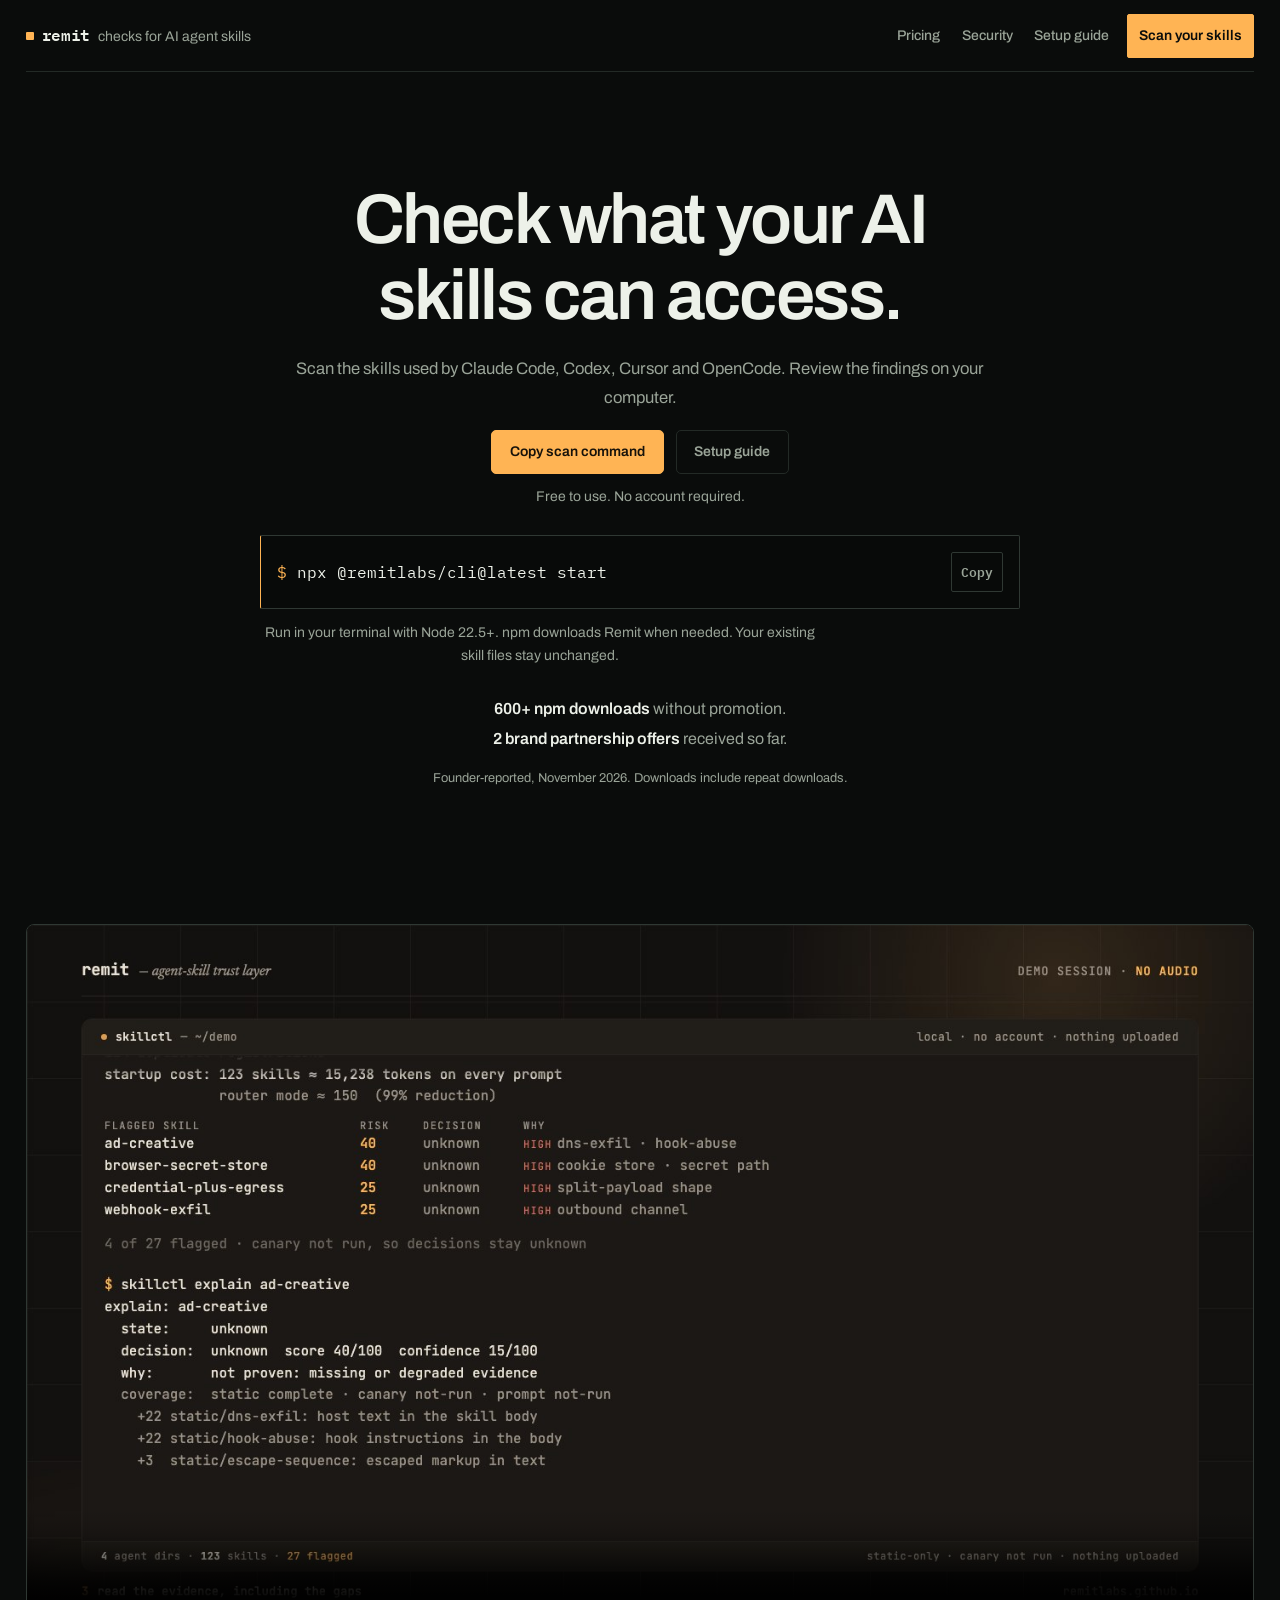
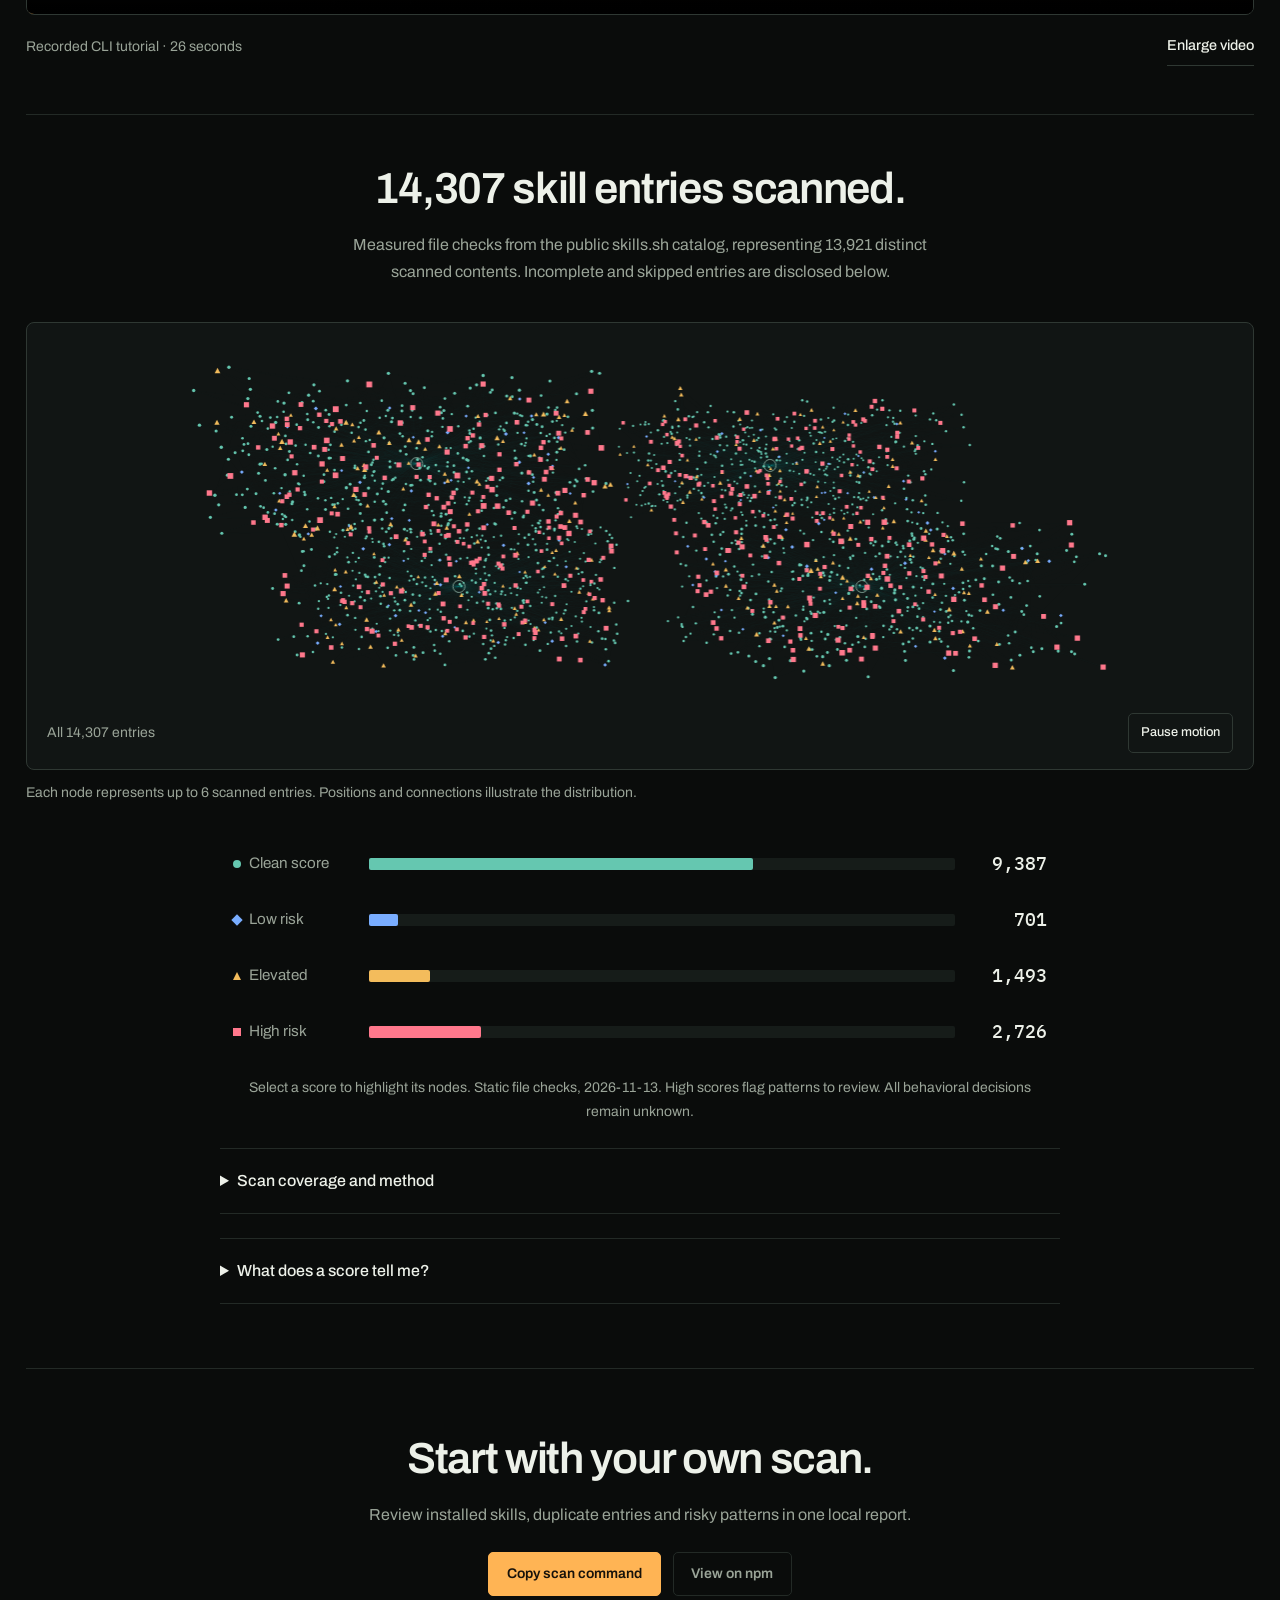
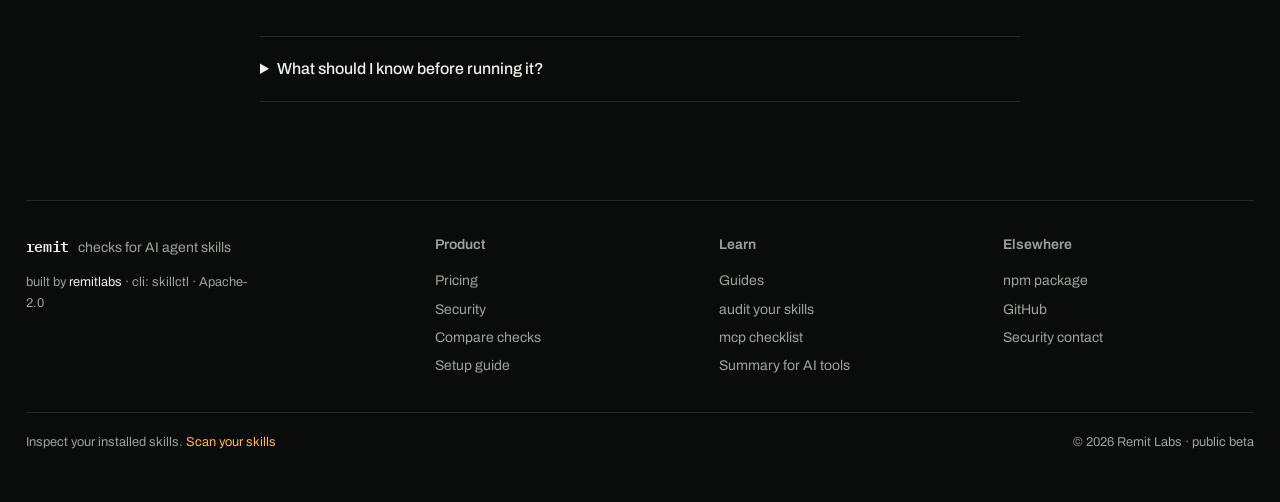
==== commit 8600d16e: "feat(homepage): add catalog scan evidence and scroll tutorial" ====
--- a/index.html
+++ b/index.html
@@ -71,7 +71,8 @@
   </header>
 
   <main id="main" class="home">
-    <section class="hero home-hero">
+    <section class="opening" aria-label="Start your first scan">
+    <div class="hero home-hero">
       <h1>Check what your AI skills can access.</h1>
       <p class="lede">Scan the skills used by Claude Code, Codex, Cursor and OpenCode. Review the findings on your computer.</p>
       <div class="cta-row">
@@ -79,46 +80,54 @@
         <a class="cta ghost" href="/docs.html">Setup guide</a>
       </div>
       <p class="note">Free to use. No account required.</p>
+    </div>
+      <div class="install" id="install">
+        <div class="cmd"><span class="p">$</span><code>npx @remitlabs/cli@latest start</code><button type="button" data-copy>Copy</button></div>
+        <p class="note">Run in your terminal with Node 22.5+. npm downloads Remit when needed. Your existing skill files stay unchanged.</p>
+      </div>
+<section class="traction" aria-label="Early traction">
+      <p><strong>600+ npm downloads</strong> without promotion.<br><strong>2 brand partnership offers</strong> received so far.</p>
+      <small>Founder-reported, November 2026. Downloads include repeat downloads.</small>
+    </section>
     </section>
 
     <section class="tutorial visual-wide" id="demo" aria-label="Recorded tutorial">
       <figure class="film-figure">
         <div class="film">
-          <video src="assets/cli-demo.mp4" poster="assets/cli-demo-poster.jpg" muted loop playsinline autoplay preload="auto" controls aria-label="26-second recorded CLI demo showing a scan, findings and version controls"></video>
+          <video src="assets/cli-demo.mp4" poster="assets/cli-demo-poster.jpg" muted loop playsinline data-scroll-video preload="metadata" controls aria-label="26-second recorded CLI demo showing a scan, findings and version controls"></video>
         </div>
         <figcaption><span>Recorded CLI tutorial · 26 seconds</span><button class="text-link" type="button" data-demo-open>Enlarge video</button></figcaption>
       </figure>
-      <div class="install" id="install">
-        <div class="cmd"><span class="p">$</span><code>npx @remitlabs/cli@latest start</code><button type="button" data-copy>Copy</button></div>
-        <p class="note">Run in your terminal with Node 22.5+. npm downloads Remit when needed. Your existing skill files stay unchanged.</p>
-      </div>
-    </section>
-
-    <section class="traction" aria-label="Early traction">
-      <p><strong>600+ npm downloads</strong> without promotion.<br><strong>2 brand partnership offers</strong> received so far.</p>
-      <small>Founder-reported, November 2026. Downloads include repeat downloads.</small>
     </section>
 
     <section class="scan-story" id="receipt" aria-labelledby="mesh-title">
       <div class="section-intro">
-        <h2 id="mesh-title">See the skills behind your agents.</h2>
-        <p>One documented scan found 123 skill entries across four agent directories, including 114 repeated registrations.</p>
+        <h2 id="mesh-title">14,307 skill entries scanned.</h2>
+        <p>Measured file checks from the public skills.sh catalog, representing 13,921 distinct scanned contents. Incomplete and skipped entries are disclosed below.</p>
       </div>
       <figure class="mesh-figure visual-wide">
-        <div class="mesh" data-mesh role="group" aria-label="Illustrative network of 123 skill entries with 101 clean, 1 low, 15 elevated and 6 high static risk scores">
+        <div class="mesh" data-mesh role="group" aria-label="Illustrative network of 14,307 statically scanned catalog entries">
           <canvas aria-hidden="true"></canvas>
-          <div class="mesh-fallback" data-mesh-fallback>123 skill entries across four agent directories</div>
-          <div class="mesh-controls"><span data-mesh-status aria-live="polite">All 123 entries</span><button type="button" data-mesh-motion aria-pressed="false">Pause motion</button></div>
+          <div class="mesh-fallback" data-mesh-fallback>14,307 catalog entries scanned</div>
+          <div class="mesh-controls"><span data-mesh-status aria-live="polite">All 14,307 entries</span><button type="button" data-mesh-motion aria-pressed="false">Pause motion</button></div>
         </div>
-        <figcaption>One node per entry. Positions illustrate the network and do not represent measured relationships.</figcaption>
+        <figcaption>Each node represents up to 6 scanned entries. Positions and connections illustrate the distribution.</figcaption>
       </figure>
+      <script id="mesh-data" type="application/json">{"counts":{"clean":9387,"low":701,"elevated":1493,"high":2726}}</script>
       <div class="risk-chart" aria-label="Filter the example mesh by static risk score">
-        <button type="button" class="risk-row" data-risk="clean" aria-pressed="false"><span class="risk-name">Clean score</span><span class="risk-track"><span style="--bar:82.1%;--risk-color:#7D9C90"></span></span><strong>101</strong></button>
-        <button type="button" class="risk-row" data-risk="low" aria-pressed="false"><span class="risk-name">Low risk</span><span class="risk-track"><span style="--bar:.8%;--risk-color:#BBC6A9"></span></span><strong>1</strong></button>
-        <button type="button" class="risk-row" data-risk="elevated" aria-pressed="false"><span class="risk-name">Elevated</span><span class="risk-track"><span style="--bar:12.2%;--risk-color:#C7954E"></span></span><strong>15</strong></button>
-        <button type="button" class="risk-row" data-risk="high" aria-pressed="false"><span class="risk-name">High risk</span><span class="risk-track"><span style="--bar:4.9%;--risk-color:#FFB454"></span></span><strong>6</strong></button>
+        <button type="button" class="risk-row" data-risk="clean" aria-pressed="false" style="--risk-color:#65C7B0"><span class="risk-name">Clean score</span><span class="risk-track"><span style="--bar:65.611%;--risk-color:#65C7B0"></span></span><strong>9,387</strong></button>
+        <button type="button" class="risk-row" data-risk="low" aria-pressed="false" style="--risk-color:#79ADFF"><span class="risk-name">Low risk</span><span class="risk-track"><span style="--bar:4.900%;--risk-color:#79ADFF"></span></span><strong>701</strong></button>
+        <button type="button" class="risk-row" data-risk="elevated" aria-pressed="false" style="--risk-color:#F3BC5C"><span class="risk-name">Elevated</span><span class="risk-track"><span style="--bar:10.435%;--risk-color:#F3BC5C"></span></span><strong>1,493</strong></button>
+        <button type="button" class="risk-row" data-risk="high" aria-pressed="false" style="--risk-color:#FF788C"><span class="risk-name">High risk</span><span class="risk-track"><span style="--bar:19.054%;--risk-color:#FF788C"></span></span><strong>2,726</strong></button>
       </div>
-      <p class="chart-note">Select a score to highlight its nodes. Example from the founder's computer, October 2026. Your results will differ.</p>
+      <p class="chart-note">Select a score to highlight its nodes. Static file checks, 2026-11-13. High scores flag patterns to review. All behavioral decisions remain unknown.</p>
+      <details class="evidence-detail catalog-method">
+        <summary>Scan coverage and method</summary>
+        <p>We enumerated 20,000 unique URLs from the two public skills.sh skill sitemaps. This is a public-catalog snapshot, not a claim to cover every skill held by the platform.</p>
+        <p>13,730 entries had complete file coverage, 577 were scanned with gaps, and 5,270 could not be resolved or scanned. Another 423 entries were skipped when the remaining work was stopped. The graph includes completed and partial scans from 19,577 attempted entries. Unscanned entries are excluded from the risk totals.</p>
+        <p>Remit 0.1.1 checked 64 static rules against repository snapshots. Downloaded code was never executed. The evidence records source URLs, archive and file hashes, exclusions and every outcome.</p>
+        <p><a href="/data/REMIT-01-RS-001_R1_PublicSkillScan_2026-11-13.json.gz" download>Download the full scan evidence</a> · <a href="/data/catalog-scan-summary.json">Read the summary</a></p>
+      </details>
       <details class="evidence-detail">
         <summary>What does a score tell me?</summary>
         <p>Read the findings and missing checks with the score. A clean score can still miss harmful behavior.</p>
--- a/styles.css
+++ b/styles.css
@@ -1080,3 +1080,48 @@
 .tally span { font: 400 .875rem/1.55 var(--sans); }
 .grid:has(.info-detail) { border: 0; background: transparent; gap: 0; }
 .article blockquote { border-left-width: 1px; }
+
+/* Headline, command and traction share the opening viewport. */
+.opening {
+  min-height: calc(100svh - var(--mast-height, 76px));
+  display: flex;
+  flex-direction: column;
+  justify-content: center;
+  gap: clamp(1.25rem, 3vh, 2.5rem);
+  padding: clamp(1.5rem, 4vh, 3rem) 0;
+}
+.opening .home-hero { width: 100%; max-width: 1280px; margin: 0 auto; padding: 0; }
+.opening .home-hero h1 { font-size: clamp(2.5rem, 5.5vw, 6rem); max-width: 23ch; }
+.opening .home-hero .lede { max-width: 70ch; }
+.opening .home-hero .cta-row { margin-top: 1.2rem; }
+.opening .home-hero .note { margin-top: .65rem; }
+.opening .install { width: 100%; max-width: 760px; margin: 0 auto; }
+.opening .cmd { font-size: 1rem; padding: 1rem; }
+.opening .install .note { max-width: 70ch; margin-top: .75rem; text-align: center; }
+.opening .traction { max-width: 800px; margin: 0 auto; padding: 0; }
+.opening .traction p { margin-bottom: .5rem; }
+.tutorial { padding-top: 1.5rem; }
+@media (max-width: 700px) {
+  .opening { gap: 1.25rem; padding-block: 1.5rem; }
+  .opening .home-hero h1 { font-size: clamp(2.25rem, 7.5vw, 3.25rem); }
+  .opening .cmd { font-size: .75rem; padding: .75rem .6rem; }
+  .opening .cmd code { white-space: normal; overflow-wrap: anywhere; }
+  .opening .install .note { font-size: .8rem; }
+  .opening .traction p { font-size: .9rem; }
+  .opening .traction small { font-size: .75rem; }
+}
+
+.risk-name { display: inline-flex; align-items: center; gap: .5rem; }
+.risk-name::before { content: ""; width: 8px; height: 8px; flex: none; background: var(--risk-color); border-radius: 50%; }
+[data-risk="low"] .risk-name::before { border-radius: 0; transform: rotate(45deg); }
+[data-risk="elevated"] .risk-name::before { border-radius: 0; clip-path: polygon(50% 0,100% 100%,0 100%); }
+[data-risk="high"] .risk-name::before { border-radius: 0; }
+
+.risk-row { grid-template-columns: 120px minmax(0, 1fr) 76px; }
+.risk-row strong { font-size: 1.15rem; }
+@media (max-width: 700px) {
+  .risk-row { grid-template-columns: 96px minmax(0, 1fr) 60px; }
+  .risk-row strong { font-size: 1rem; }
+}
+
+.risk-track span { min-width: 0; }
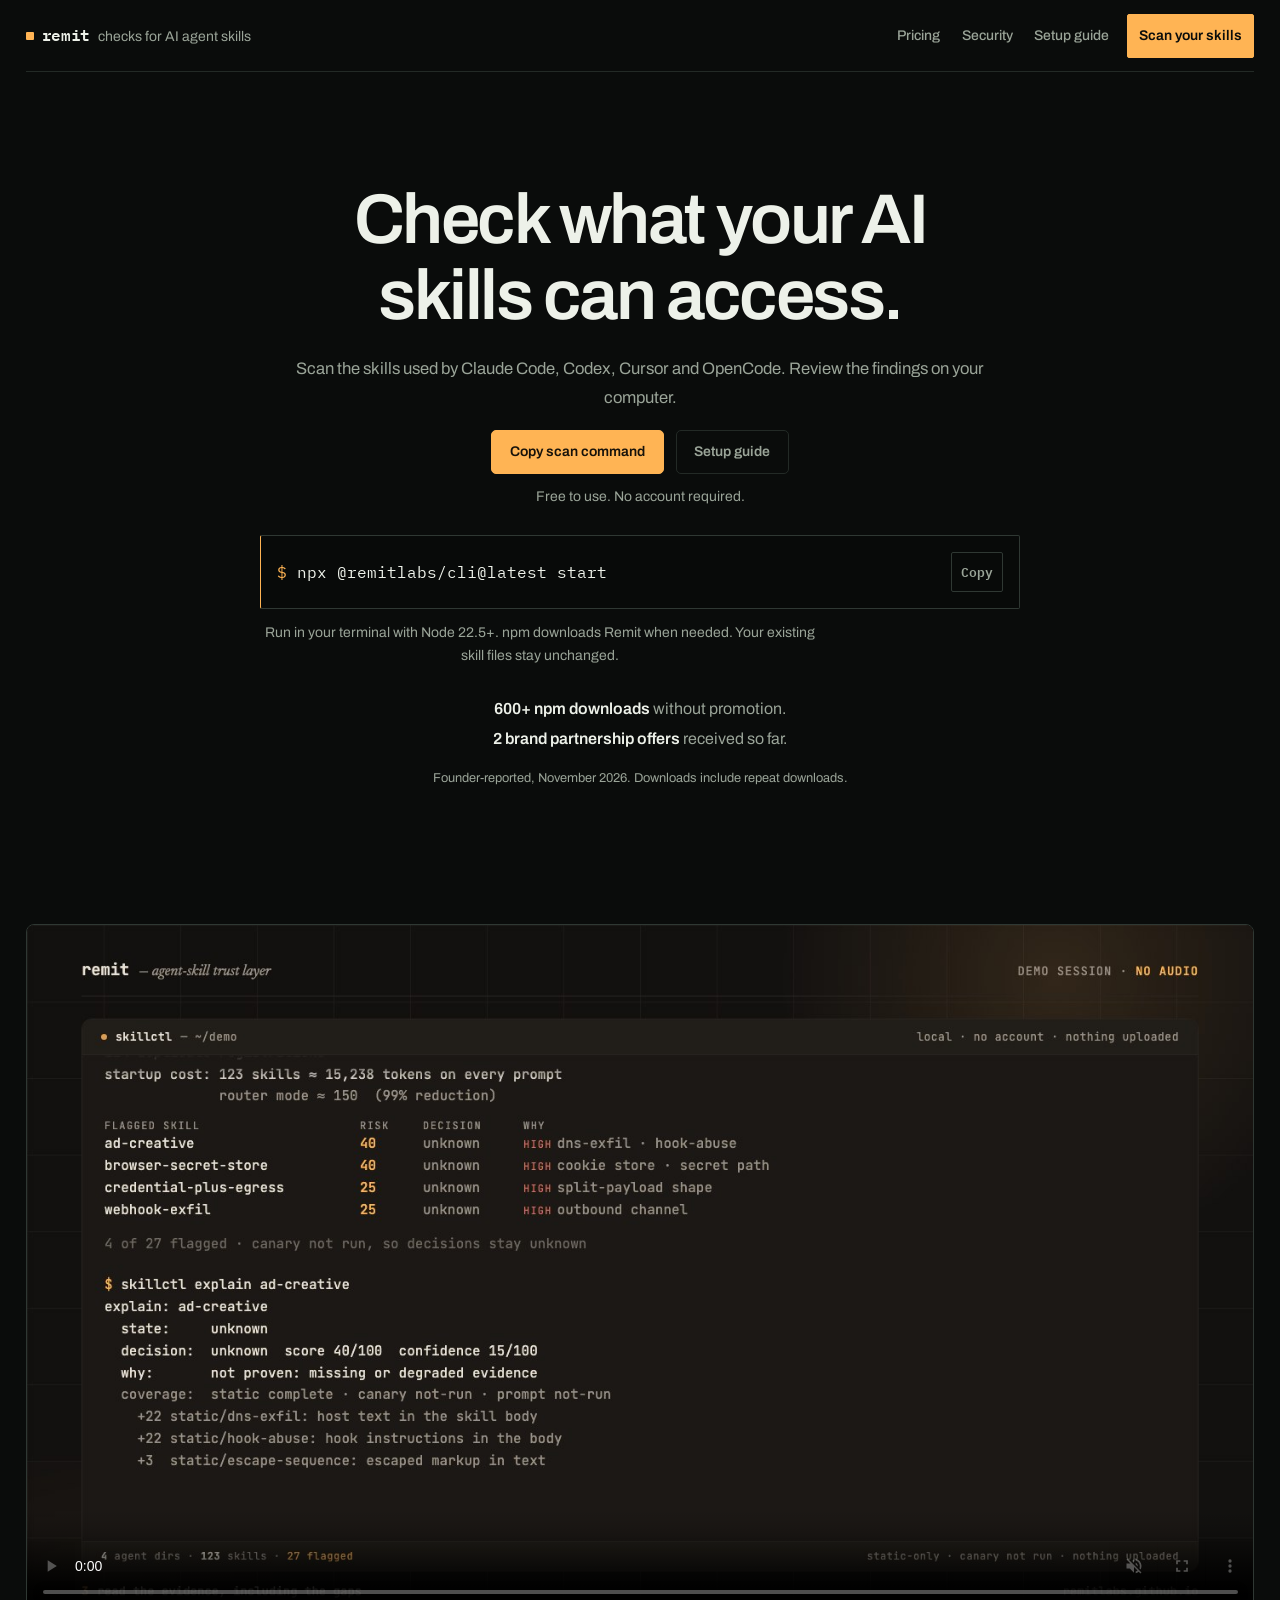
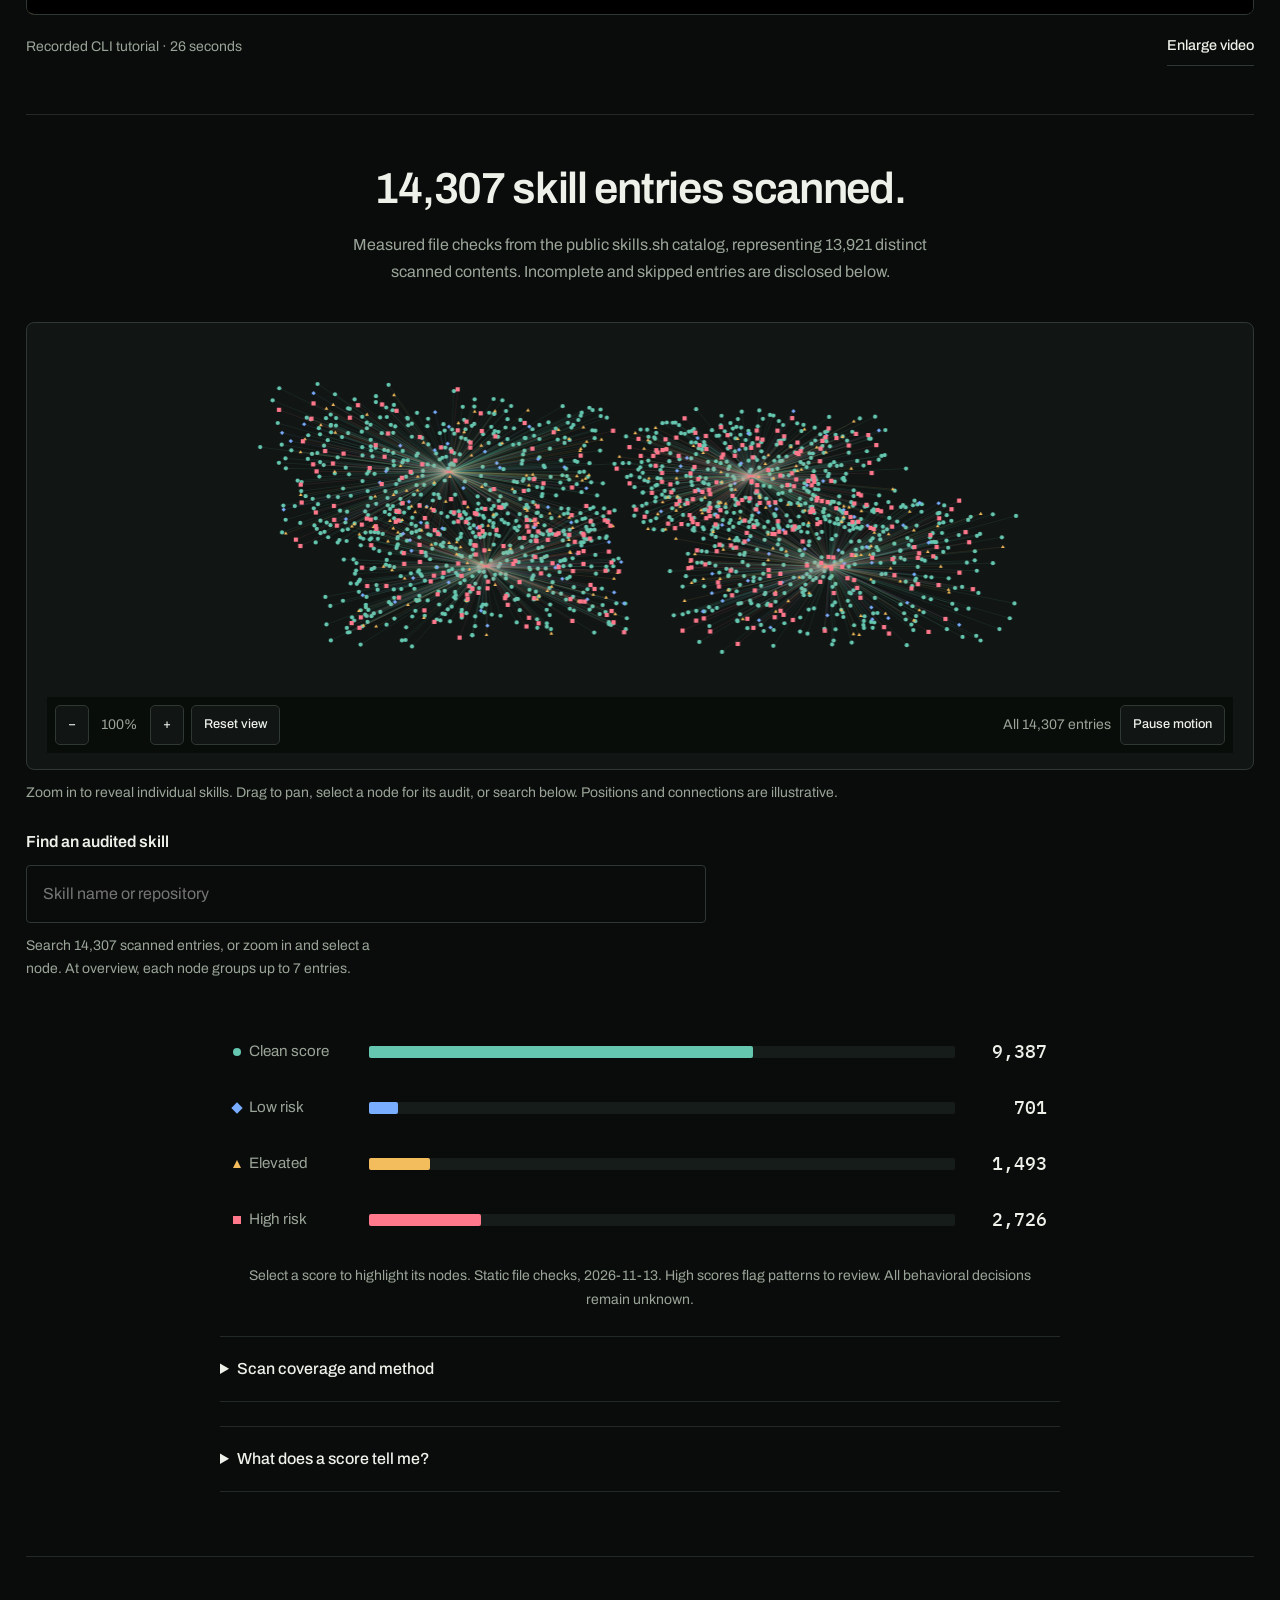
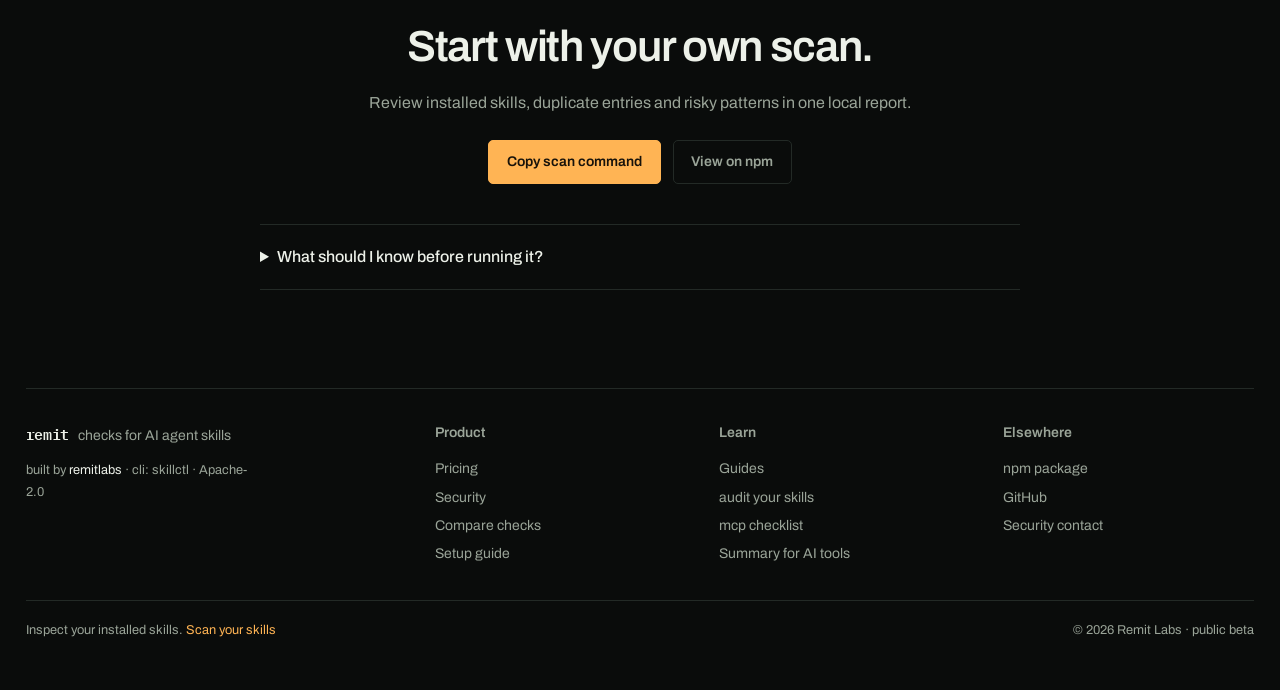
==== commit c849638f: "feat(graph): explore audited skills with lightweight canvas controls" ====
--- a/index.html
+++ b/index.html
@@ -107,12 +107,19 @@
       </div>
       <figure class="mesh-figure visual-wide">
         <div class="mesh" data-mesh role="group" aria-label="Illustrative network of 14,307 statically scanned catalog entries">
-          <canvas aria-hidden="true"></canvas>
+          <canvas tabindex="0" aria-label="Interactive skill graph. Drag to pan. Use plus and minus to zoom, arrow keys to pan, and Escape to clear selection." role="img"></canvas>
           <div class="mesh-fallback" data-mesh-fallback>14,307 catalog entries scanned</div>
-          <div class="mesh-controls"><span data-mesh-status aria-live="polite">All 14,307 entries</span><button type="button" data-mesh-motion aria-pressed="false">Pause motion</button></div>
+          <div class="mesh-controls"><div class="mesh-zoom"><button type="button" data-mesh-zoom="out" aria-label="Zoom out">−</button><output data-mesh-zoom-level>100%</output><button type="button" data-mesh-zoom="in" aria-label="Zoom in">+</button><button type="button" data-mesh-reset>Reset view</button></div><span data-mesh-status aria-live="polite">All 14,307 entries</span><button type="button" data-mesh-motion aria-pressed="false">Pause motion</button></div>
         </div>
-        <figcaption>Each node represents up to 6 scanned entries. Positions and connections illustrate the distribution.</figcaption>
+        <figcaption>Zoom in to reveal individual skills. Drag to pan, select a node for its audit, or search below. Positions and connections are illustrative.</figcaption>
       </figure>
+      <section class="mesh-inspector" aria-label="Explore audited skills">
+        <label for="skill-search">Find an audited skill</label>
+        <input type="search" id="skill-search" placeholder="Skill name or repository" autocomplete="off" disabled>
+        <p class="note" data-mesh-help>Loading happens when the graph comes into view.</p>
+        <div data-mesh-results></div>
+        <article class="skill-detail" data-skill-detail hidden aria-live="polite"></article>
+      </section>
       <script id="mesh-data" type="application/json">{"counts":{"clean":9387,"low":701,"elevated":1493,"high":2726}}</script>
       <div class="risk-chart" aria-label="Filter the example mesh by static risk score">
         <button type="button" class="risk-row" data-risk="clean" aria-pressed="false" style="--risk-color:#65C7B0"><span class="risk-name">Clean score</span><span class="risk-track"><span style="--bar:65.611%;--risk-color:#65C7B0"></span></span><strong>9,387</strong></button>
@@ -194,5 +201,6 @@
 </dialog>
 
 <script src="site.js" defer></script>
+<script src="mesh.js" defer></script>
 </body>
 </html>
--- a/styles.css
+++ b/styles.css
@@ -1125,3 +1125,37 @@
 }
 
 .risk-track span { min-width: 0; }
+
+/* Graph exploration stays on one canvas and one selected audit. */
+.mesh canvas { touch-action: pan-y; cursor: grab; }
+.mesh canvas:active { cursor: grabbing; }
+.mesh canvas:focus-visible { outline: 2px solid var(--amber); outline-offset: -3px; }
+.mesh-controls { flex-wrap: wrap; gap: .6rem; pointer-events: none; background: var(--bg, #090d0a); padding: .5rem; }
+.mesh-controls button, .mesh-zoom { pointer-events: auto; }
+.mesh-zoom { display: flex; align-items: center; gap: .4rem; }
+.mesh-zoom output { min-width: 3.5em; text-align: center; }
+.mesh-controls [data-mesh-status] { margin-left: auto; }
+.mesh-inspector { margin: 1.5rem 0 2rem; }
+.mesh-inspector label { display: block; font-weight: 600; margin-bottom: .6rem; }
+.mesh-inspector input { width: 100%; max-width: 680px; padding: .9rem 1rem; border: 1px solid var(--hair-lit); border-radius: 4px; background: transparent; color: var(--ink); font: inherit; }
+.mesh-inspector .note { margin-top: .7rem; }
+[data-mesh-results] { display: grid; gap: .25rem; max-height: 290px; overflow-y: auto; margin-top: .75rem; }
+[data-mesh-results] button { text-align: left; color: var(--ink); background: transparent; border: 0; border-left: 3px solid var(--skill-color); padding: .65rem .85rem; cursor: pointer; font: inherit; overflow-wrap: anywhere; }
+[data-mesh-results] button:hover { background: var(--hair); }
+.skill-detail { margin-top: 1.5rem; padding: 1.5rem 0; border-block: 1px solid var(--hair-lit); overflow-wrap: anywhere; }
+.skill-detail > button { float: right; margin-left: 1rem; }
+.skill-detail h3 { font-size: 1.5rem; margin-bottom: .25rem; }
+.skill-detail dl { margin-block: 1rem; }
+.skill-detail dl > div { display: flex; flex-wrap: wrap; gap: .35rem 1rem; padding-block: .3rem; }
+.skill-detail dt { min-width: 155px; color: var(--dim); }
+.skill-detail dd { margin: 0; }
+.skill-detail ul { padding-left: 1.25rem; max-height: 230px; overflow-y: auto; }
+@media (max-width: 700px) {
+  .mesh-controls { inset-inline: .25rem; bottom: .25rem; font-size: .7rem; gap: .25rem; }
+  .mesh-controls button { padding: .4rem; }
+  .mesh-controls [data-mesh-status] { display: none; }
+  .mesh-zoom { gap: .2rem; }
+  .mesh-zoom output { min-width: 3em; }
+  .skill-detail > button { float: none; margin: 0 0 1rem; }
+}
+.skill-detail > button, [data-mesh-help] button { background: var(--surface); color: var(--ink); border: 1px solid var(--hair-lit); border-radius: 5px; padding: .6rem .8rem; font: inherit; cursor: pointer; }
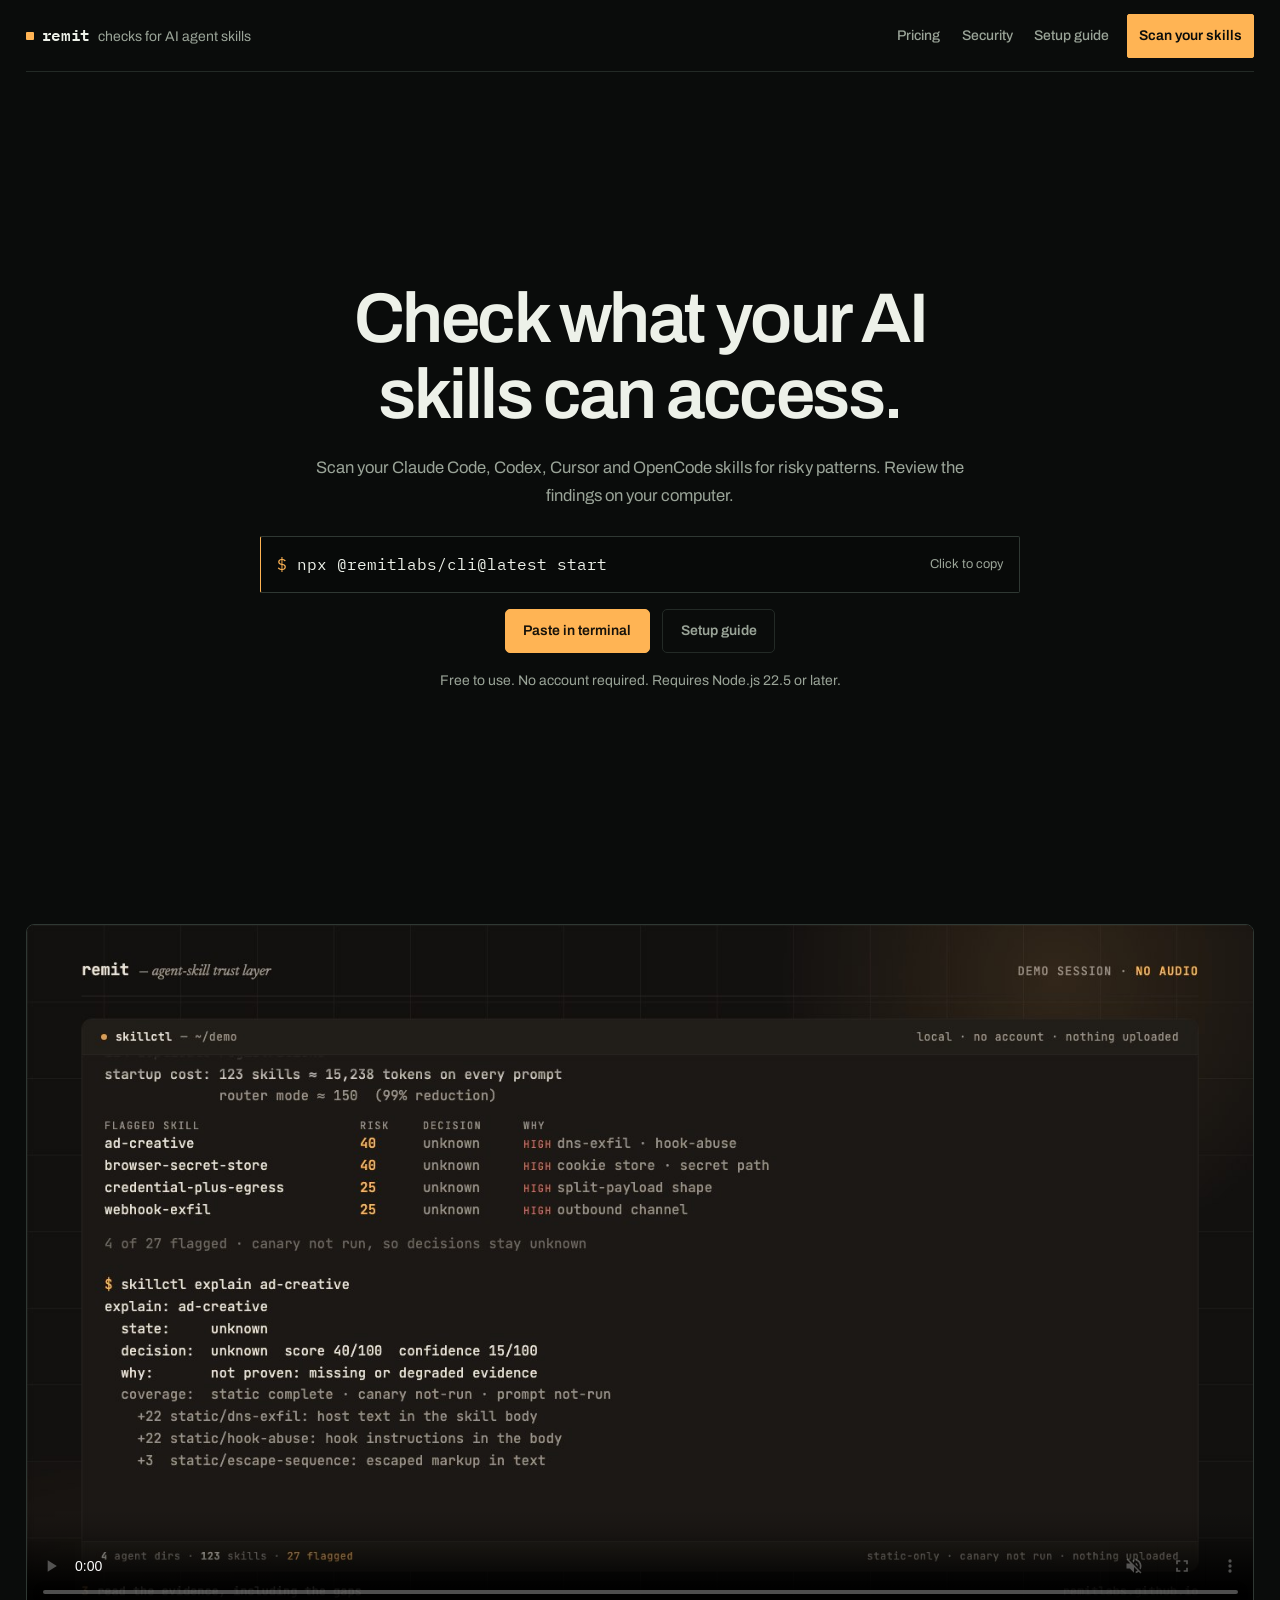
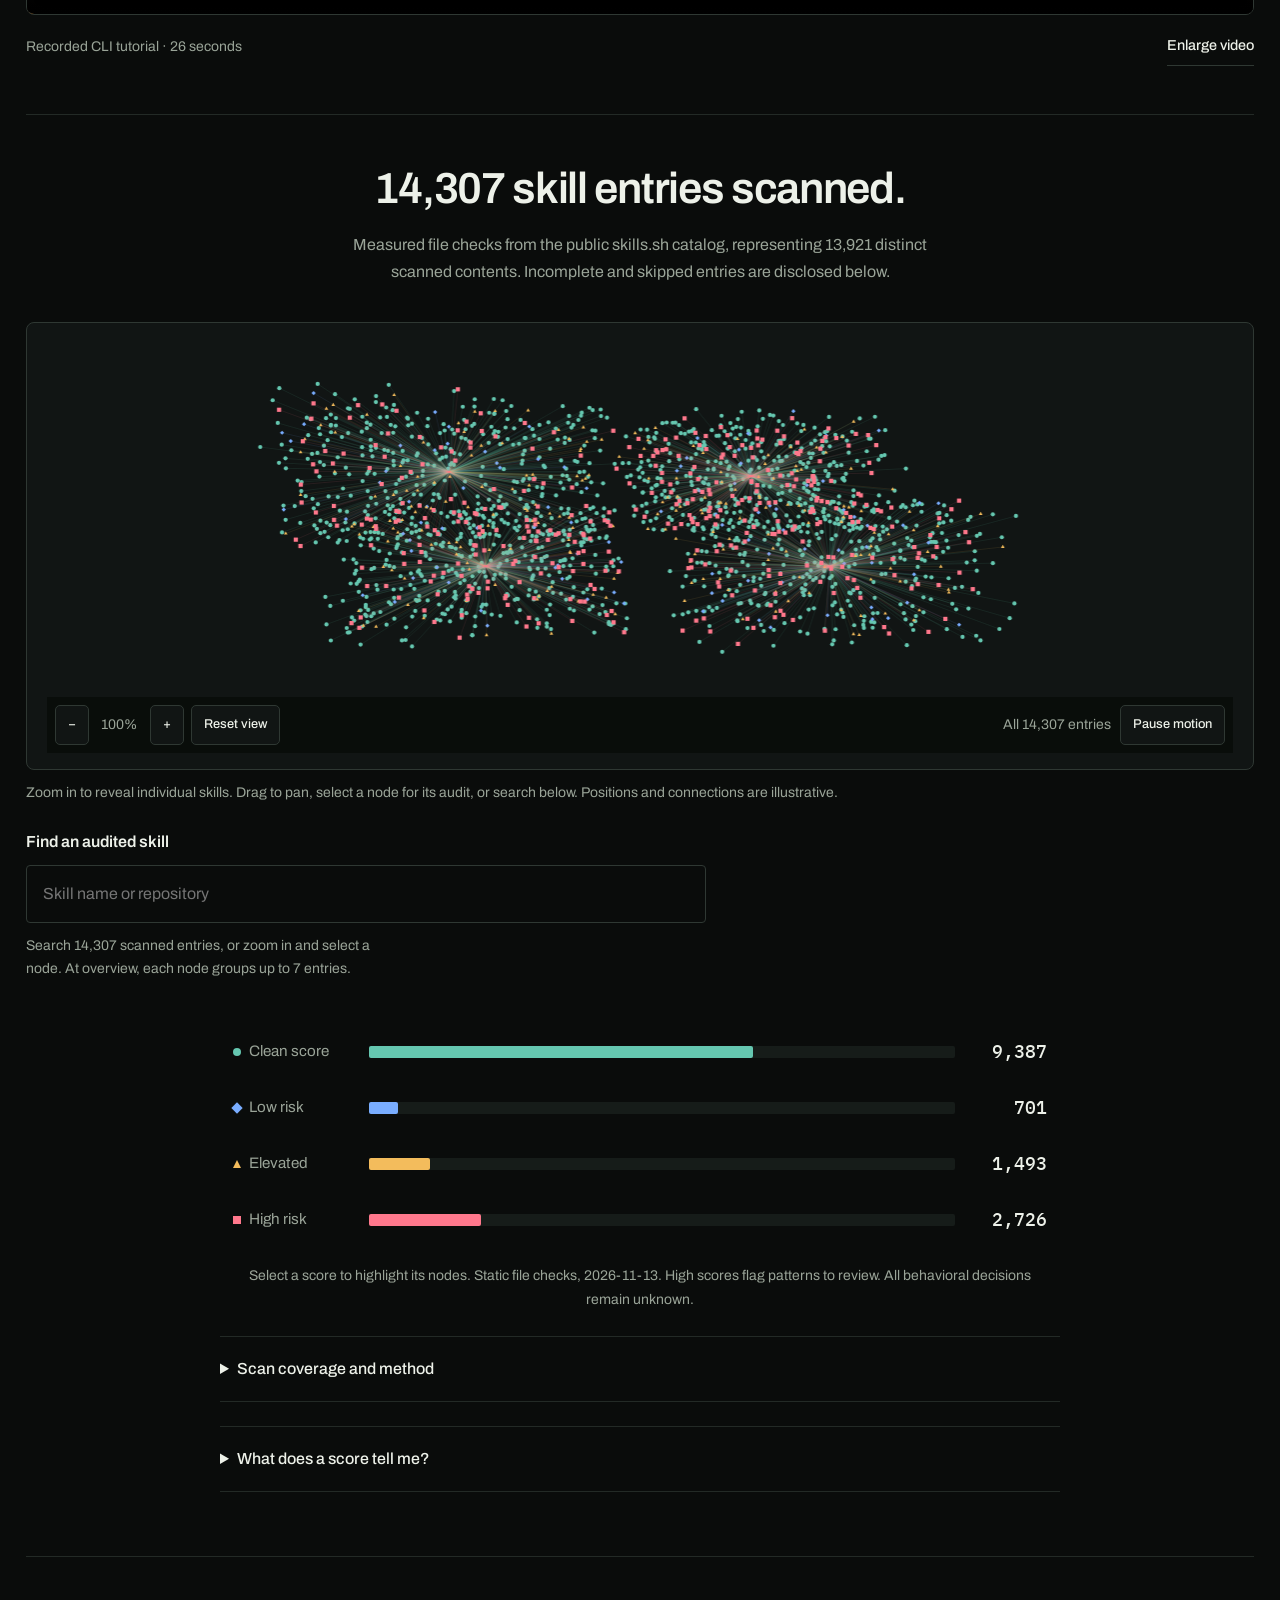
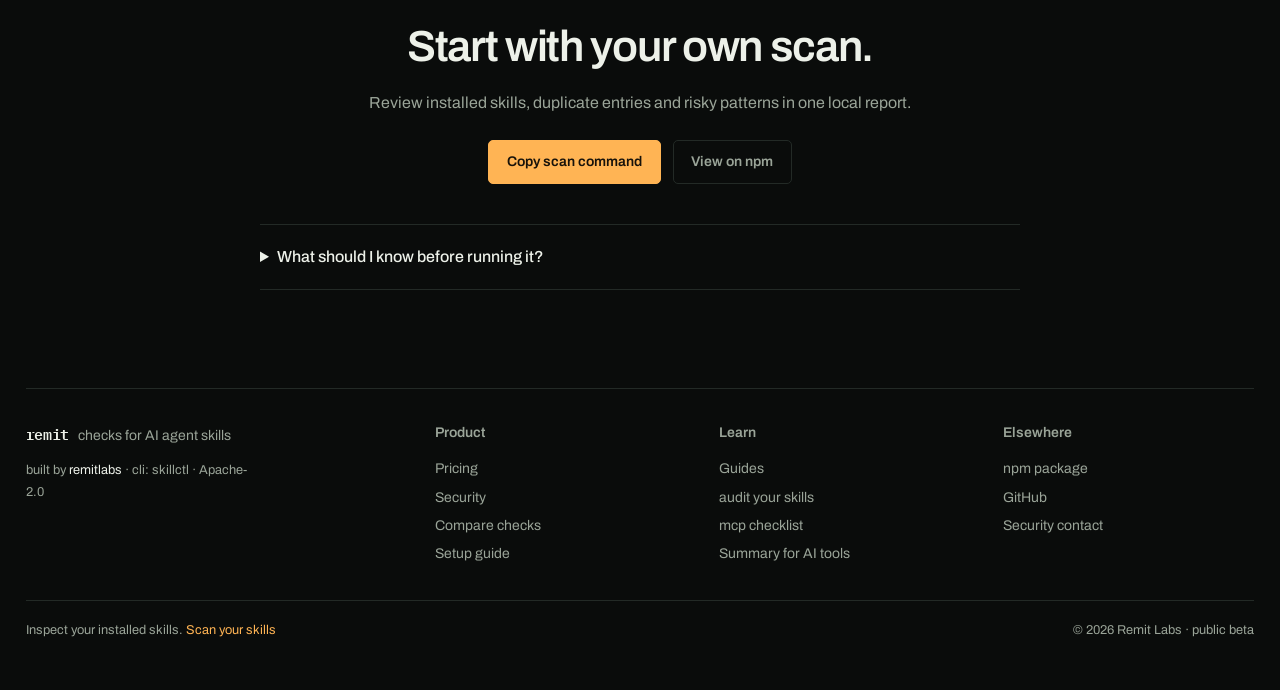
==== commit 909f7c20: "Refine homepage scan introduction" ====
--- a/index.html
+++ b/index.html
@@ -74,21 +74,16 @@
     <section class="opening" aria-label="Start your first scan">
     <div class="hero home-hero">
       <h1>Check what your AI skills can access.</h1>
-      <p class="lede">Scan the skills used by Claude Code, Codex, Cursor and OpenCode. Review the findings on your computer.</p>
-      <div class="cta-row">
-        <button class="cta solid" type="button" data-copy="npx @remitlabs/cli@latest start">Copy scan command</button>
-        <a class="cta ghost" href="/docs.html">Setup guide</a>
+      <p class="lede">Scan your Claude Code, Codex, Cursor and OpenCode skills for risky patterns. Review the findings on your computer.</p>
+    </div>
+      <div class="install" id="install">
+        <button class="cmd command-copy" type="button" data-copy="npx @remitlabs/cli@latest start" aria-label="Copy command: npx @remitlabs/cli@latest start"><span class="p" aria-hidden="true">$</span><code>npx @remitlabs/cli@latest start</code><span class="command-copy-status" data-copy-status aria-live="polite">Click to copy</span></button>
+        <div class="cta-row">
+          <button class="cta solid" type="button" data-copy="npx @remitlabs/cli@latest start">Paste in terminal</button>
+          <a class="cta ghost" href="/docs.html">Setup guide</a>
+        </div>
+        <p class="note">Free to use. No account required. Requires Node.js 22.5 or later.</p>
       </div>
-      <p class="note">Free to use. No account required.</p>
-    </div>
-      <div class="install" id="install">
-        <div class="cmd"><span class="p">$</span><code>npx @remitlabs/cli@latest start</code><button type="button" data-copy>Copy</button></div>
-        <p class="note">Run in your terminal with Node 22.5+. npm downloads Remit when needed. Your existing skill files stay unchanged.</p>
-      </div>
-<section class="traction" aria-label="Early traction">
-      <p><strong>600+ npm downloads</strong> without promotion.<br><strong>2 brand partnership offers</strong> received so far.</p>
-      <small>Founder-reported, November 2026. Downloads include repeat downloads.</small>
-    </section>
     </section>
 
     <section class="tutorial visual-wide" id="demo" aria-label="Recorded tutorial">
--- a/styles.css
+++ b/styles.css
@@ -1081,7 +1081,7 @@
 .grid:has(.info-detail) { border: 0; background: transparent; gap: 0; }
 .article blockquote { border-left-width: 1px; }
 
-/* Headline, command and traction share the opening viewport. */
+/* The command is the focus of the opening viewport. */
 .opening {
   min-height: calc(100svh - var(--mast-height, 76px));
   display: flex;
@@ -1097,18 +1097,19 @@
 .opening .home-hero .note { margin-top: .65rem; }
 .opening .install { width: 100%; max-width: 760px; margin: 0 auto; }
 .opening .cmd { font-size: 1rem; padding: 1rem; }
-.opening .install .note { max-width: 70ch; margin-top: .75rem; text-align: center; }
-.opening .traction { max-width: 800px; margin: 0 auto; padding: 0; }
-.opening .traction p { margin-bottom: .5rem; }
+.opening .command-copy { width: 100%; color: var(--ink); text-align: left; cursor: pointer; }
+.opening .command-copy:hover { border-color: var(--amber); }
+.opening .command-copy-status { margin-left: auto; color: var(--dim); font: .8rem var(--sans); white-space: nowrap; }
+.opening .install .cta-row { justify-content: center; margin-top: 1rem; }
+.opening .install .note { max-width: none; margin-top: 1rem; text-align: center; }
 .tutorial { padding-top: 1.5rem; }
 @media (max-width: 700px) {
   .opening { gap: 1.25rem; padding-block: 1.5rem; }
   .opening .home-hero h1 { font-size: clamp(2.25rem, 7.5vw, 3.25rem); }
   .opening .cmd { font-size: .75rem; padding: .75rem .6rem; }
   .opening .cmd code { white-space: normal; overflow-wrap: anywhere; }
+  .opening .command-copy-status { font-size: .7rem; }
   .opening .install .note { font-size: .8rem; }
-  .opening .traction p { font-size: .9rem; }
-  .opening .traction small { font-size: .75rem; }
 }
 
 .risk-name { display: inline-flex; align-items: center; gap: .5rem; }
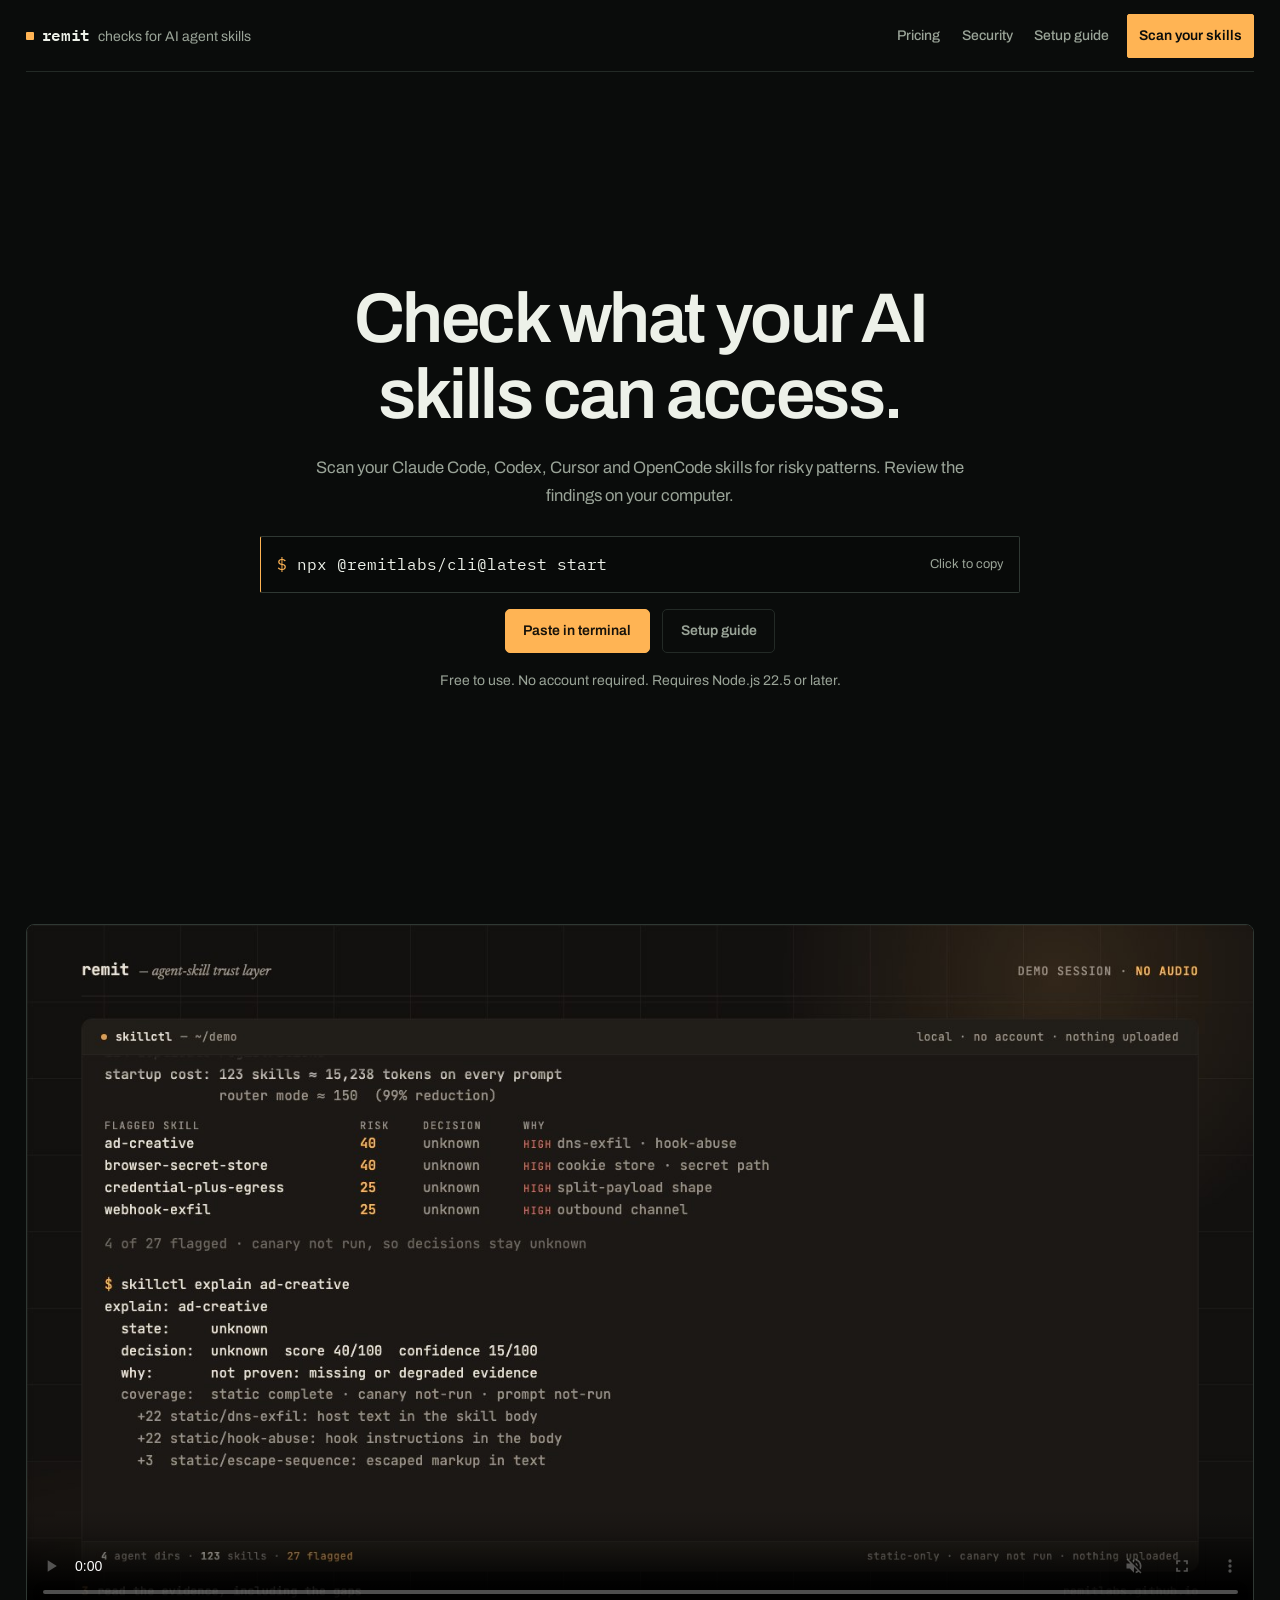
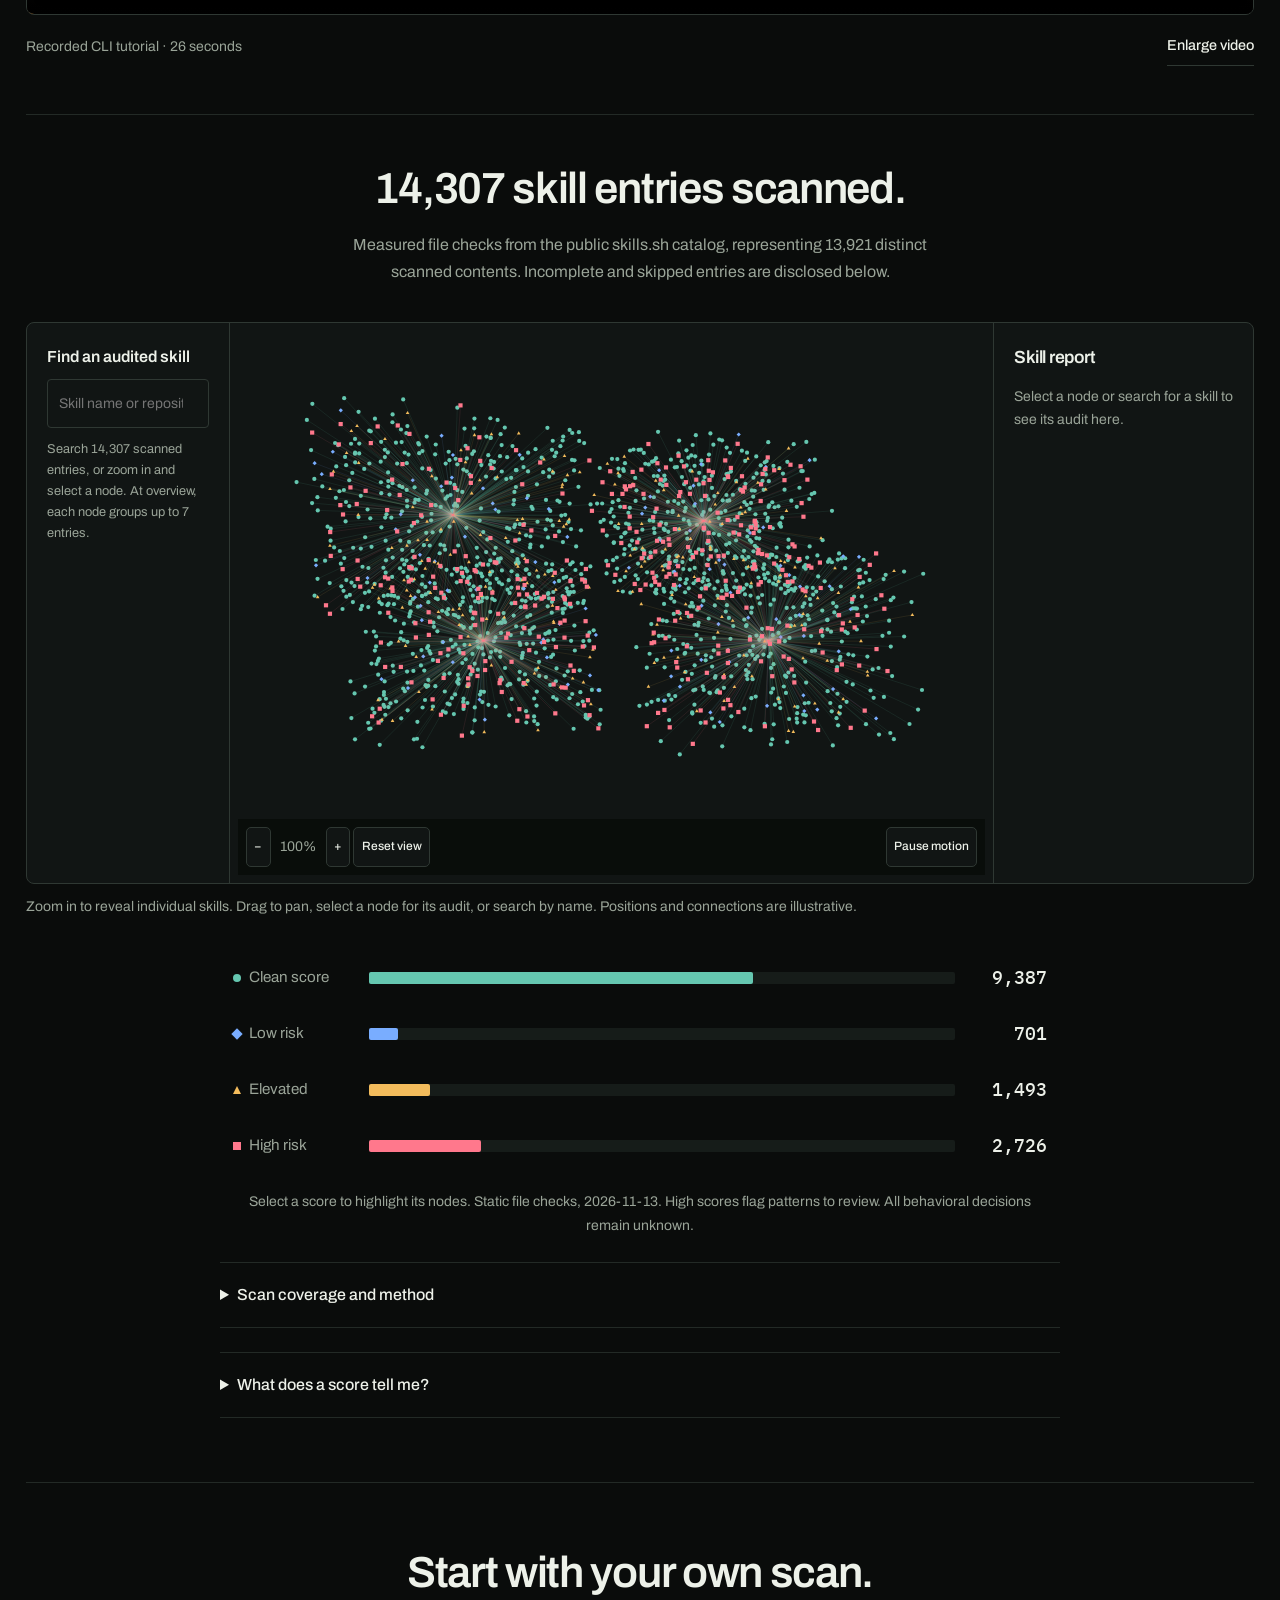
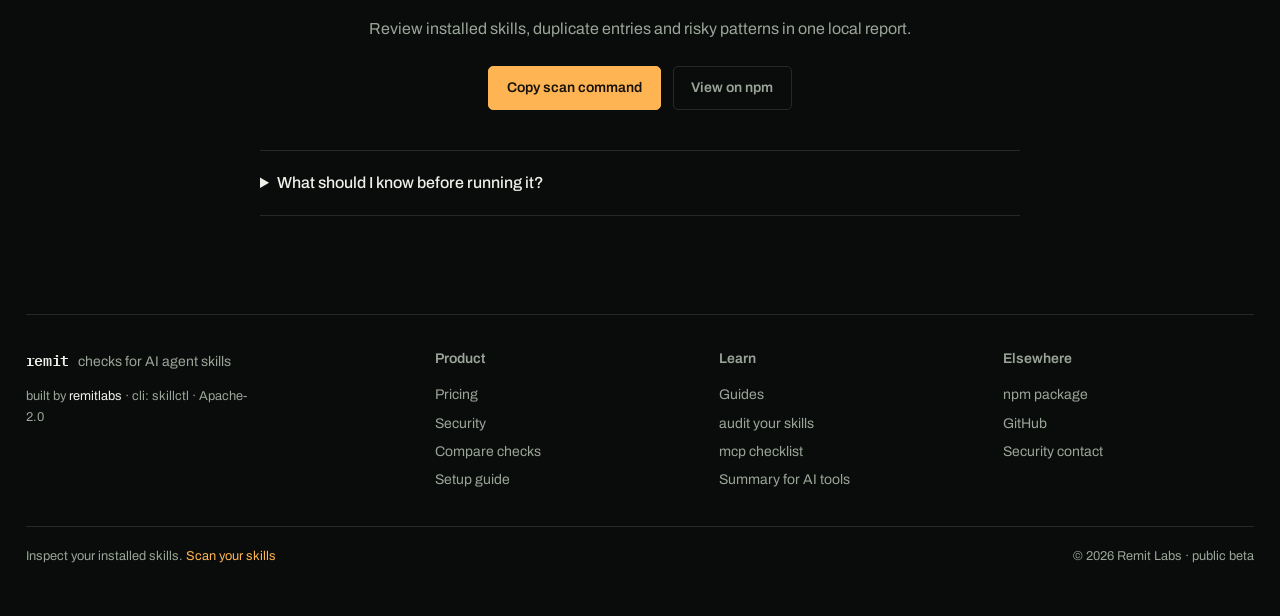
==== commit c45b00b3: "refactor(graph): place search and audit panels inside graph frame" ====
--- a/index.html
+++ b/index.html
@@ -101,20 +101,25 @@
         <p>Measured file checks from the public skills.sh catalog, representing 13,921 distinct scanned contents. Incomplete and skipped entries are disclosed below.</p>
       </div>
       <figure class="mesh-figure visual-wide">
-        <div class="mesh" data-mesh role="group" aria-label="Illustrative network of 14,307 statically scanned catalog entries">
-          <canvas tabindex="0" aria-label="Interactive skill graph. Drag to pan. Use plus and minus to zoom, arrow keys to pan, and Escape to clear selection." role="img"></canvas>
-          <div class="mesh-fallback" data-mesh-fallback>14,307 catalog entries scanned</div>
-          <div class="mesh-controls"><div class="mesh-zoom"><button type="button" data-mesh-zoom="out" aria-label="Zoom out">−</button><output data-mesh-zoom-level>100%</output><button type="button" data-mesh-zoom="in" aria-label="Zoom in">+</button><button type="button" data-mesh-reset>Reset view</button></div><span data-mesh-status aria-live="polite">All 14,307 entries</span><button type="button" data-mesh-motion aria-pressed="false">Pause motion</button></div>
+        <div class="mesh-workspace">
+          <section class="mesh-inspector" aria-label="Explore audited skills">
+            <label for="skill-search">Find an audited skill</label>
+            <input type="search" id="skill-search" placeholder="Skill name or repository" autocomplete="off" disabled>
+            <p class="note" data-mesh-help>Loading happens when the graph comes into view.</p>
+            <div data-mesh-results></div>
+          </section>
+          <div class="mesh" data-mesh role="group" aria-label="Illustrative network of 14,307 statically scanned catalog entries">
+            <canvas tabindex="0" aria-label="Interactive skill graph. Drag to pan. Use plus and minus to zoom, arrow keys to pan, and Escape to clear selection." role="img"></canvas>
+            <div class="mesh-fallback" data-mesh-fallback>14,307 catalog entries scanned</div>
+            <div class="mesh-controls"><div class="mesh-zoom"><button type="button" data-mesh-zoom="out" aria-label="Zoom out">−</button><output data-mesh-zoom-level>100%</output><button type="button" data-mesh-zoom="in" aria-label="Zoom in">+</button><button type="button" data-mesh-reset>Reset view</button></div><span data-mesh-status aria-live="polite">All 14,307 entries</span><button type="button" data-mesh-motion aria-pressed="false">Pause motion</button></div>
+          </div>
+          <section class="mesh-report" aria-label="Selected skill audit">
+            <div class="mesh-report-empty"><h3>Skill report</h3><p>Select a node or search for a skill to see its audit here.</p></div>
+            <article class="skill-detail" data-skill-detail hidden aria-live="polite"></article>
+          </section>
         </div>
-        <figcaption>Zoom in to reveal individual skills. Drag to pan, select a node for its audit, or search below. Positions and connections are illustrative.</figcaption>
+        <figcaption>Zoom in to reveal individual skills. Drag to pan, select a node for its audit, or search by name. Positions and connections are illustrative.</figcaption>
       </figure>
-      <section class="mesh-inspector" aria-label="Explore audited skills">
-        <label for="skill-search">Find an audited skill</label>
-        <input type="search" id="skill-search" placeholder="Skill name or repository" autocomplete="off" disabled>
-        <p class="note" data-mesh-help>Loading happens when the graph comes into view.</p>
-        <div data-mesh-results></div>
-        <article class="skill-detail" data-skill-detail hidden aria-live="polite"></article>
-      </section>
       <script id="mesh-data" type="application/json">{"counts":{"clean":9387,"low":701,"elevated":1493,"high":2726}}</script>
       <div class="risk-chart" aria-label="Filter the example mesh by static risk score">
         <button type="button" class="risk-row" data-risk="clean" aria-pressed="false" style="--risk-color:#65C7B0"><span class="risk-name">Clean score</span><span class="risk-track"><span style="--bar:65.611%;--risk-color:#65C7B0"></span></span><strong>9,387</strong></button>
--- a/styles.css
+++ b/styles.css
@@ -1160,3 +1160,41 @@
   .skill-detail > button { float: none; margin: 0 0 1rem; }
 }
 .skill-detail > button, [data-mesh-help] button { background: var(--surface); color: var(--ink); border: 1px solid var(--hair-lit); border-radius: 5px; padding: .6rem .8rem; font: inherit; cursor: pointer; }
+
+
+/* Search, canvas and selected audit share one exploration frame. */
+.mesh-workspace {
+  display: grid;
+  grid-template-columns: minmax(200px, .8fr) minmax(0, 3fr) minmax(260px, 1fr);
+  border: 1px solid var(--hair-lit);
+  border-radius: 8px;
+  overflow: hidden;
+  background: var(--surface);
+}
+.mesh-workspace .mesh { height: 560px; border: 0; border-radius: 0; min-width: 0; }
+.mesh-workspace .mesh-inspector { margin: 0; padding: 1.25rem; border-right: 1px solid var(--hair-lit); min-width: 0; max-height: 560px; overflow-y: auto; }
+.mesh-workspace .mesh-inspector input { min-width: 0; padding: .7rem; font-size: .875rem; }
+.mesh-workspace .mesh-inspector .note { font-size: .8rem; }
+.mesh-workspace [data-mesh-results] { max-height: 340px; }
+.mesh-workspace [data-mesh-results] button { font-size: .8rem; }
+.mesh-report { padding: 1.25rem; border-left: 1px solid var(--hair-lit); min-width: 0; max-height: 560px; overflow-y: auto; }
+.mesh-report-empty h3 { font-size: 1.1rem; margin-bottom: .75rem; }
+.mesh-report-empty p { color: var(--dim); font-size: .875rem; }
+.mesh-report:has(.skill-detail:not([hidden])) .mesh-report-empty { display: none; }
+.mesh-report .skill-detail { margin: 0; padding: 0; border: 0; font-size: .875rem; }
+.mesh-report .skill-detail > button { float: none; margin: 0 0 1rem; }
+.mesh-report .skill-detail h3 { font-size: 1.25rem; }
+.mesh-report .skill-detail dl > div { display: block; margin-bottom: .5rem; }
+.mesh-report .skill-detail dt { min-width: 0; }
+.mesh-report .skill-detail ul { max-height: none; }
+.mesh-workspace [data-mesh-status] { display: none; }
+.mesh-workspace .mesh-controls { inset-inline: .5rem; bottom: .5rem; gap: .3rem; }
+.mesh-workspace .mesh-controls button { font-size: .75rem; padding: .45rem; }
+.mesh-workspace .mesh-zoom { gap: .2rem; }
+@media (max-width: 1100px) {
+  .mesh-workspace { grid-template-columns: minmax(0, 1fr); }
+  .mesh-workspace .mesh-inspector { max-height: none; border-right: 0; border-bottom: 1px solid var(--hair-lit); }
+  .mesh-workspace [data-mesh-results] { max-height: 180px; }
+  .mesh-workspace .mesh { height: clamp(320px, 50vw, 500px); }
+  .mesh-report { max-height: none; border-left: 0; border-top: 1px solid var(--hair-lit); }
+}
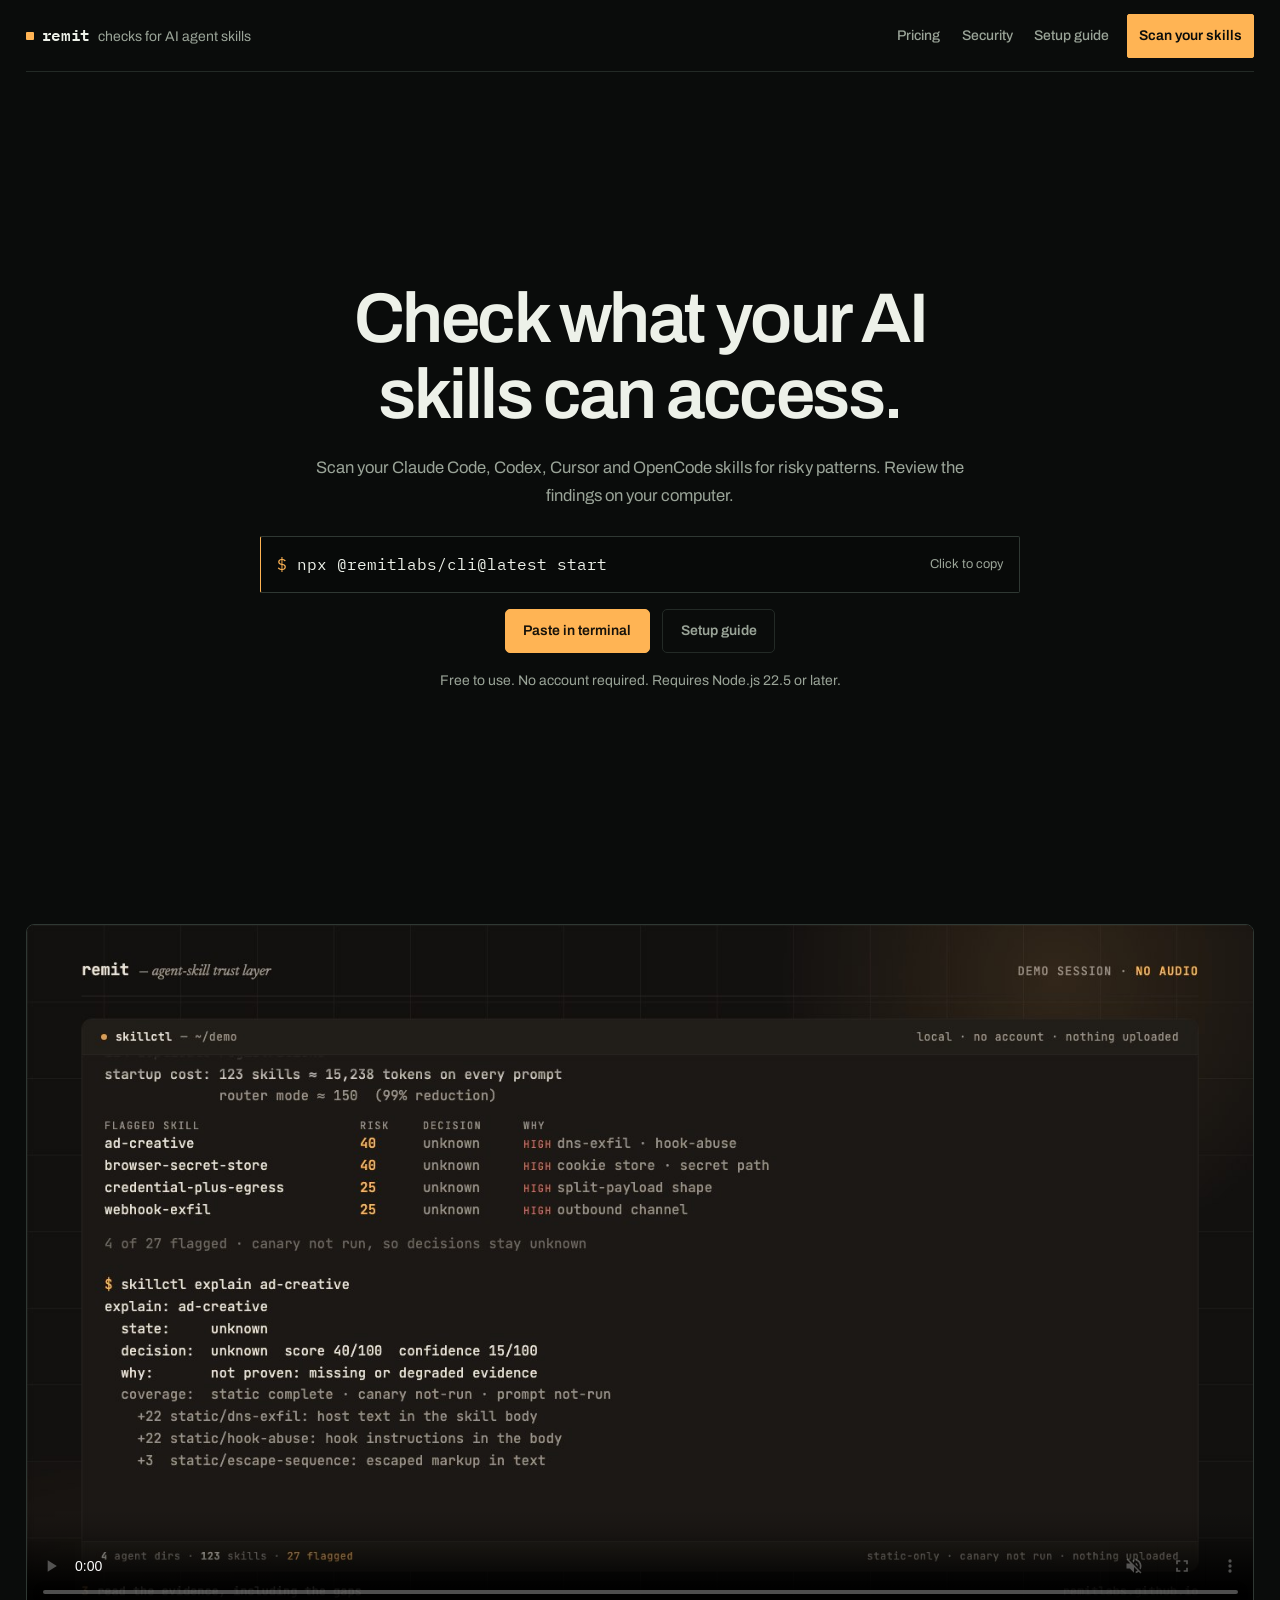
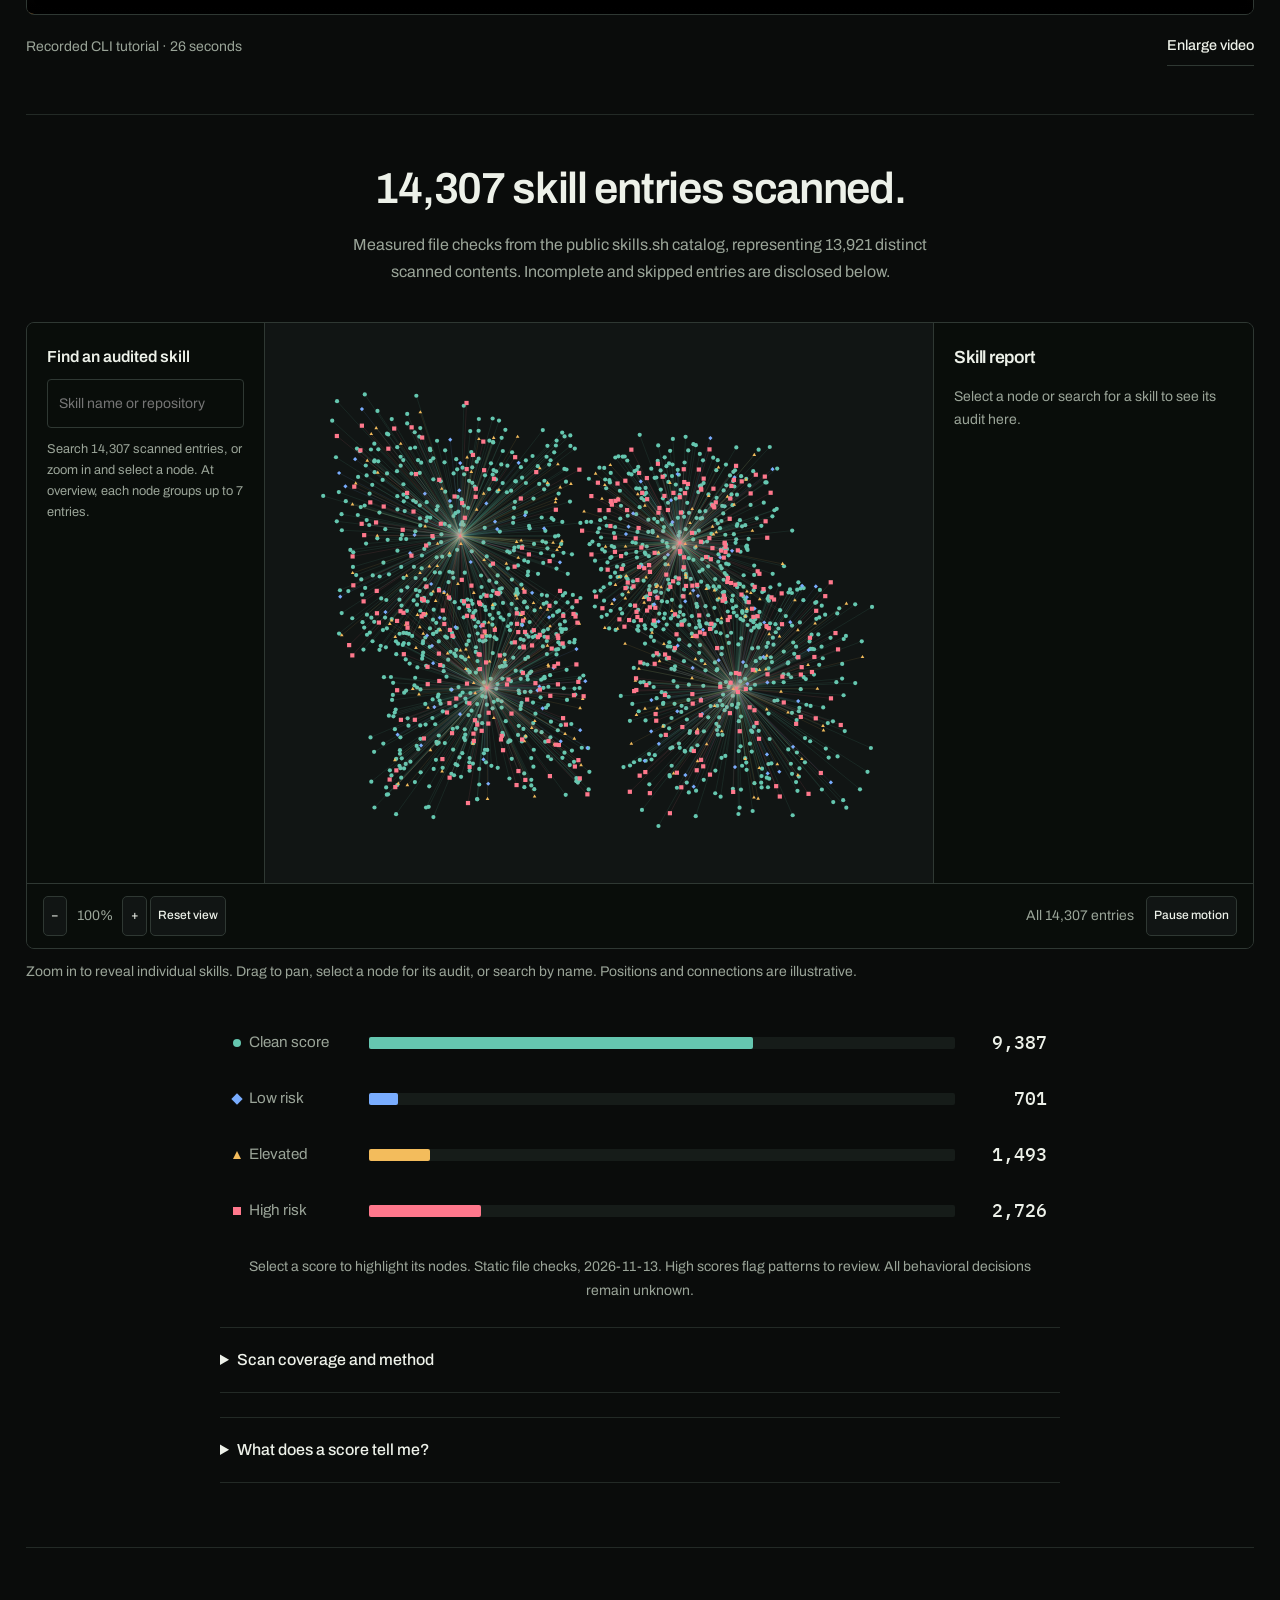
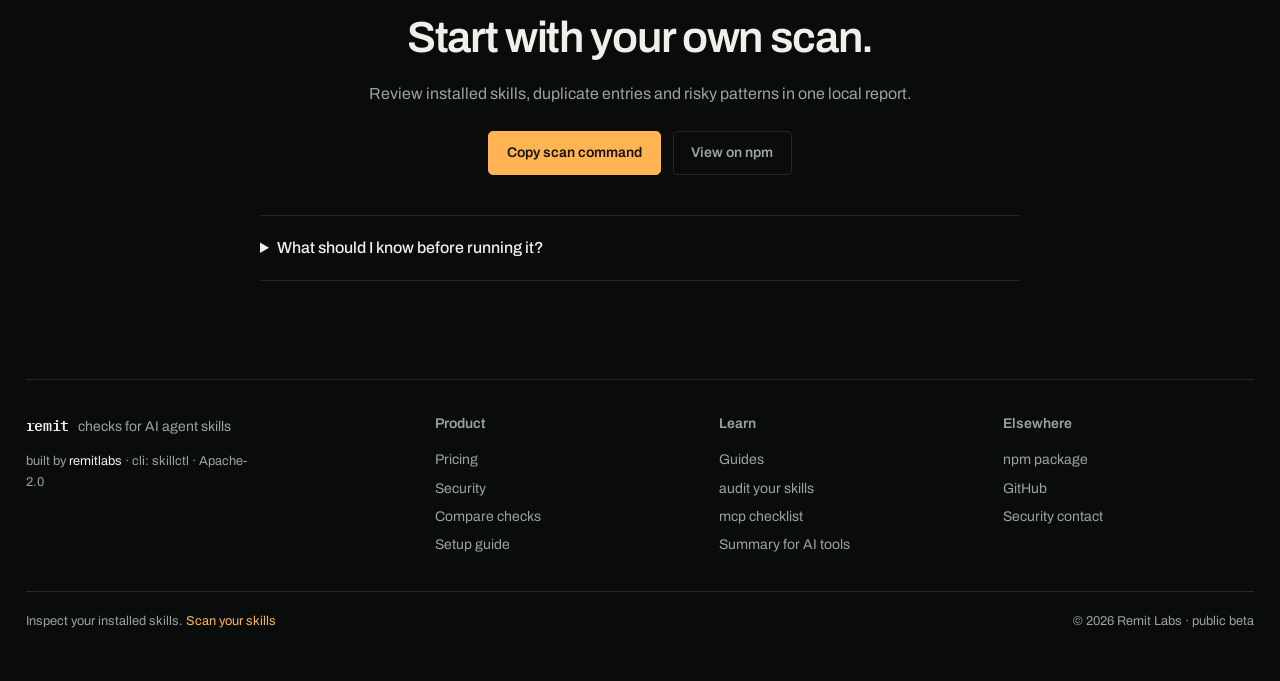
==== commit 688c88a8: "refactor(graph): match reference with shared bottom toolbar" ====
--- a/index.html
+++ b/index.html
@@ -111,12 +111,12 @@
           <div class="mesh" data-mesh role="group" aria-label="Illustrative network of 14,307 statically scanned catalog entries">
             <canvas tabindex="0" aria-label="Interactive skill graph. Drag to pan. Use plus and minus to zoom, arrow keys to pan, and Escape to clear selection." role="img"></canvas>
             <div class="mesh-fallback" data-mesh-fallback>14,307 catalog entries scanned</div>
-            <div class="mesh-controls"><div class="mesh-zoom"><button type="button" data-mesh-zoom="out" aria-label="Zoom out">−</button><output data-mesh-zoom-level>100%</output><button type="button" data-mesh-zoom="in" aria-label="Zoom in">+</button><button type="button" data-mesh-reset>Reset view</button></div><span data-mesh-status aria-live="polite">All 14,307 entries</span><button type="button" data-mesh-motion aria-pressed="false">Pause motion</button></div>
           </div>
           <section class="mesh-report" aria-label="Selected skill audit">
             <div class="mesh-report-empty"><h3>Skill report</h3><p>Select a node or search for a skill to see its audit here.</p></div>
             <article class="skill-detail" data-skill-detail hidden aria-live="polite"></article>
           </section>
+          <div class="mesh-controls"><div class="mesh-zoom"><button type="button" data-mesh-zoom="out" aria-label="Zoom out">−</button><output data-mesh-zoom-level>100%</output><button type="button" data-mesh-zoom="in" aria-label="Zoom in">+</button><button type="button" data-mesh-reset>Reset view</button></div><span data-mesh-status aria-live="polite">All 14,307 entries</span><button type="button" data-mesh-motion aria-pressed="false">Pause motion</button></div>
         </div>
         <figcaption>Zoom in to reveal individual skills. Drag to pan, select a node for its audit, or search by name. Positions and connections are illustrative.</figcaption>
       </figure>
--- a/styles.css
+++ b/styles.css
@@ -1165,30 +1165,31 @@
 /* Search, canvas and selected audit share one exploration frame. */
 .mesh-workspace {
   display: grid;
-  grid-template-columns: minmax(200px, .8fr) minmax(0, 3fr) minmax(260px, 1fr);
+  grid-template-columns: minmax(230px, 1fr) minmax(0, 2.8fr) minmax(320px, 1.25fr);
   border: 1px solid var(--hair-lit);
   border-radius: 8px;
   overflow: hidden;
   background: var(--surface);
 }
 .mesh-workspace .mesh { height: 560px; border: 0; border-radius: 0; min-width: 0; }
-.mesh-workspace .mesh-inspector { margin: 0; padding: 1.25rem; border-right: 1px solid var(--hair-lit); min-width: 0; max-height: 560px; overflow-y: auto; }
+.mesh-workspace .mesh-inspector { background: var(--bg, #090d0a); margin: 0; padding: 1.25rem; border-right: 1px solid var(--hair-lit); min-width: 0; max-height: 560px; overflow-y: auto; }
 .mesh-workspace .mesh-inspector input { min-width: 0; padding: .7rem; font-size: .875rem; }
 .mesh-workspace .mesh-inspector .note { font-size: .8rem; }
 .mesh-workspace [data-mesh-results] { max-height: 340px; }
 .mesh-workspace [data-mesh-results] button { font-size: .8rem; }
-.mesh-report { padding: 1.25rem; border-left: 1px solid var(--hair-lit); min-width: 0; max-height: 560px; overflow-y: auto; }
+.mesh-report { background: var(--bg, #090d0a); padding: 1.25rem; border-left: 1px solid var(--hair-lit); min-width: 0; max-height: 560px; overflow-y: auto; }
 .mesh-report-empty h3 { font-size: 1.1rem; margin-bottom: .75rem; }
 .mesh-report-empty p { color: var(--dim); font-size: .875rem; }
 .mesh-report:has(.skill-detail:not([hidden])) .mesh-report-empty { display: none; }
 .mesh-report .skill-detail { margin: 0; padding: 0; border: 0; font-size: .875rem; }
-.mesh-report .skill-detail > button { float: none; margin: 0 0 1rem; }
+.mesh-report .skill-detail > button { display: block; float: none; margin: 1rem 0 0; }
 .mesh-report .skill-detail h3 { font-size: 1.25rem; }
-.mesh-report .skill-detail dl > div { display: block; margin-bottom: .5rem; }
+.mesh-report .skill-detail dl > div { display: grid; grid-template-columns: minmax(0, 1fr) minmax(0, 1fr); gap: .5rem; padding-block: .4rem; }
 .mesh-report .skill-detail dt { min-width: 0; }
 .mesh-report .skill-detail ul { max-height: none; }
-.mesh-workspace [data-mesh-status] { display: none; }
-.mesh-workspace .mesh-controls { inset-inline: .5rem; bottom: .5rem; gap: .3rem; }
+.mesh-workspace [data-mesh-status] { display: inline; }
+.mesh-workspace > .mesh-controls { position: static; grid-column: 1 / -1; margin: 0; padding: .75rem 1rem; gap: .75rem; border-top: 1px solid var(--hair-lit); background: var(--bg, #090d0a); }
+.mesh-workspace:has(.mesh-ready) > .mesh-controls { display: flex; }
 .mesh-workspace .mesh-controls button { font-size: .75rem; padding: .45rem; }
 .mesh-workspace .mesh-zoom { gap: .2rem; }
 @media (max-width: 1100px) {
@@ -1196,5 +1197,7 @@
   .mesh-workspace .mesh-inspector { max-height: none; border-right: 0; border-bottom: 1px solid var(--hair-lit); }
   .mesh-workspace [data-mesh-results] { max-height: 180px; }
   .mesh-workspace .mesh { height: clamp(320px, 50vw, 500px); }
+  .mesh-workspace > .mesh-controls { grid-row: 3; }
+  .mesh-workspace [data-mesh-status] { display: none; }
   .mesh-report { max-height: none; border-left: 0; border-top: 1px solid var(--hair-lit); }
 }
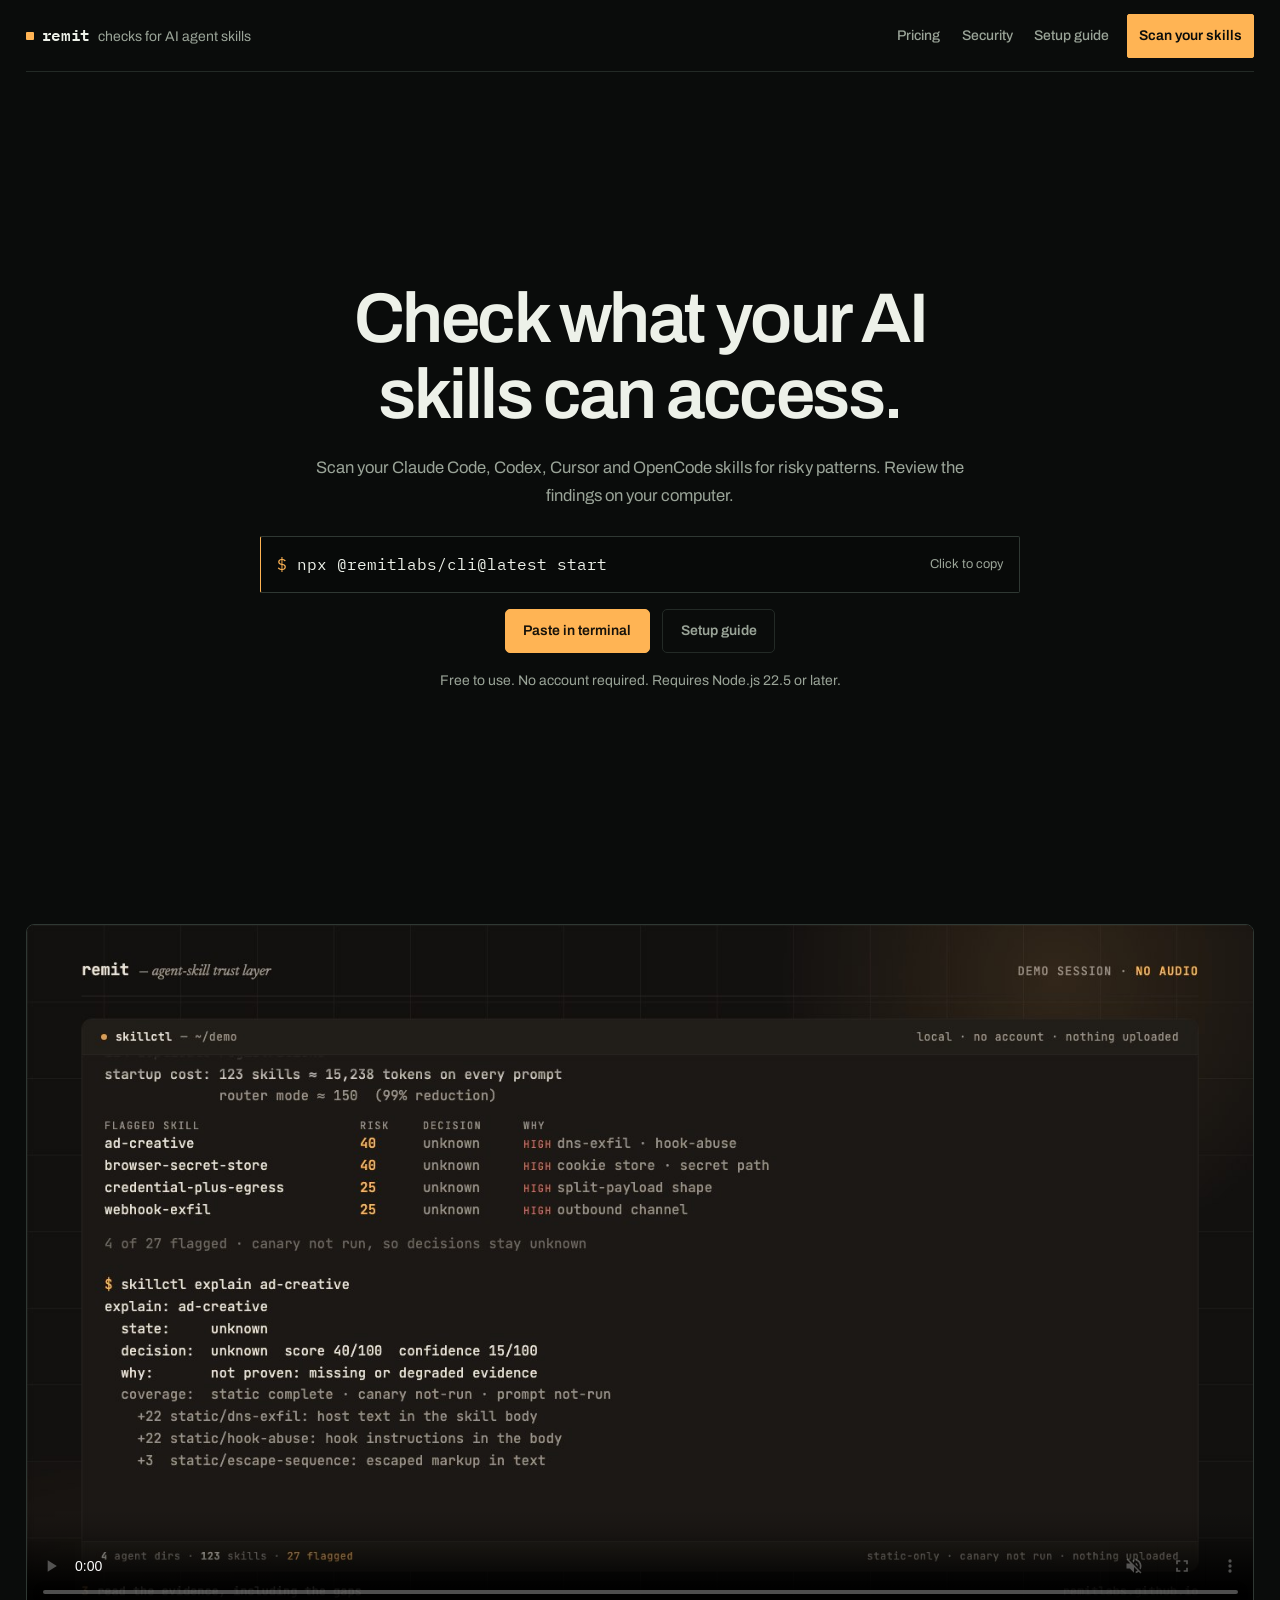
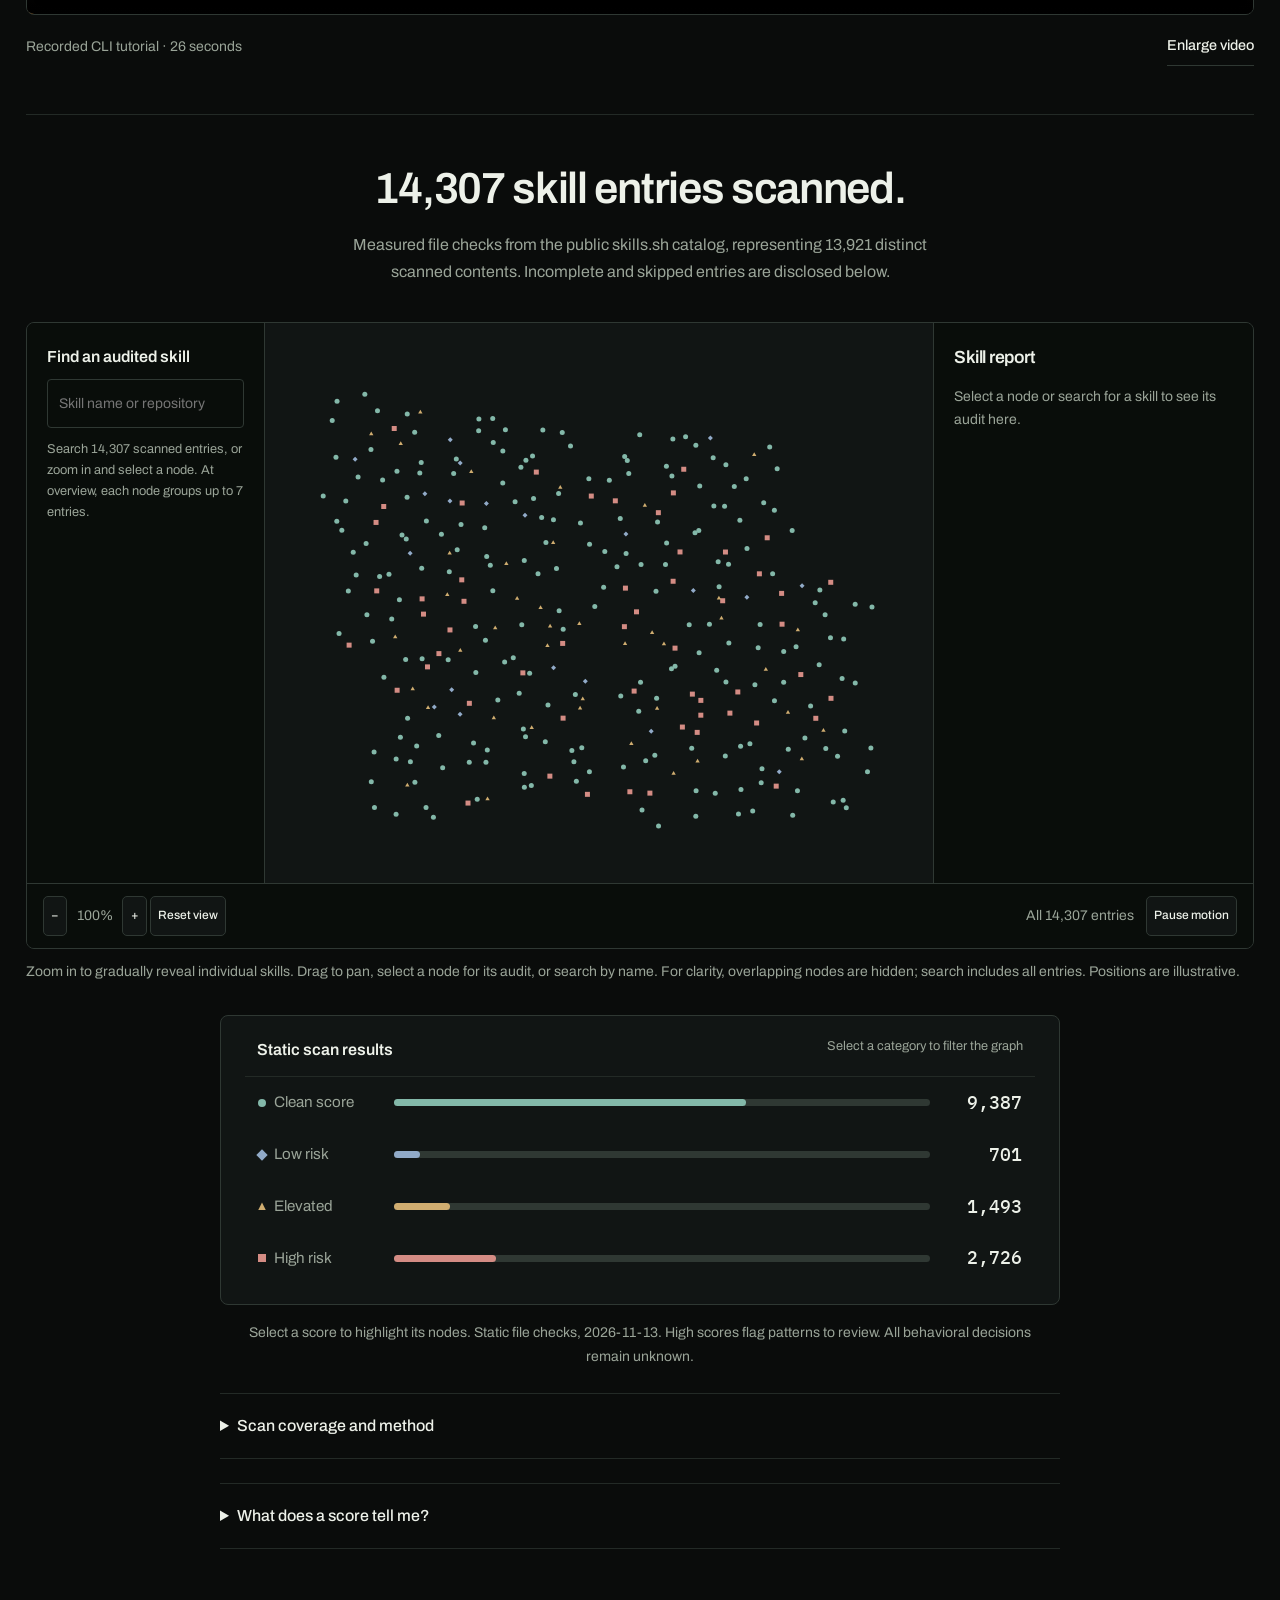
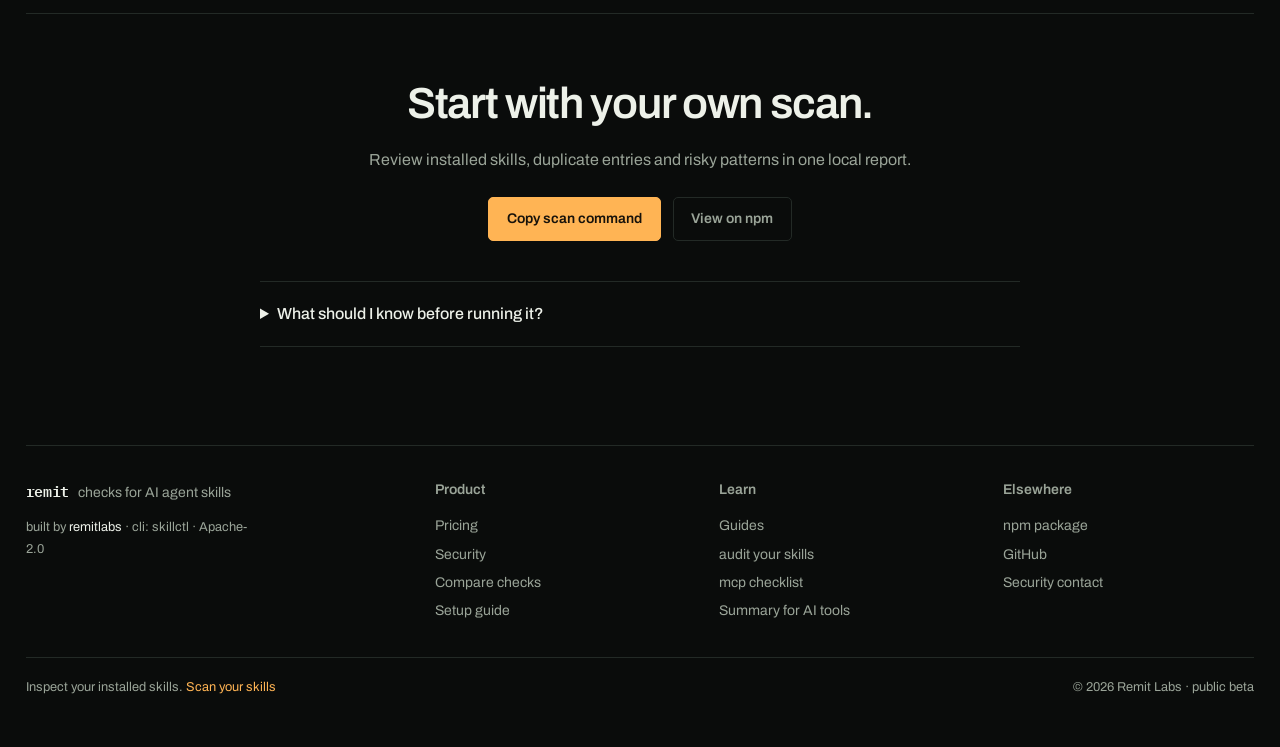
==== commit 1ef1c235: "fix(graph): reduce clutter when zooming" ====
--- a/index.html
+++ b/index.html
@@ -118,14 +118,15 @@
           </section>
           <div class="mesh-controls"><div class="mesh-zoom"><button type="button" data-mesh-zoom="out" aria-label="Zoom out">−</button><output data-mesh-zoom-level>100%</output><button type="button" data-mesh-zoom="in" aria-label="Zoom in">+</button><button type="button" data-mesh-reset>Reset view</button></div><span data-mesh-status aria-live="polite">All 14,307 entries</span><button type="button" data-mesh-motion aria-pressed="false">Pause motion</button></div>
         </div>
-        <figcaption>Zoom in to reveal individual skills. Drag to pan, select a node for its audit, or search by name. Positions and connections are illustrative.</figcaption>
+        <figcaption>Zoom in to gradually reveal individual skills. Drag to pan, select a node for its audit, or search by name. For clarity, overlapping nodes are hidden; search includes all entries. Positions are illustrative.</figcaption>
       </figure>
       <script id="mesh-data" type="application/json">{"counts":{"clean":9387,"low":701,"elevated":1493,"high":2726}}</script>
-      <div class="risk-chart" aria-label="Filter the example mesh by static risk score">
-        <button type="button" class="risk-row" data-risk="clean" aria-pressed="false" style="--risk-color:#65C7B0"><span class="risk-name">Clean score</span><span class="risk-track"><span style="--bar:65.611%;--risk-color:#65C7B0"></span></span><strong>9,387</strong></button>
-        <button type="button" class="risk-row" data-risk="low" aria-pressed="false" style="--risk-color:#79ADFF"><span class="risk-name">Low risk</span><span class="risk-track"><span style="--bar:4.900%;--risk-color:#79ADFF"></span></span><strong>701</strong></button>
-        <button type="button" class="risk-row" data-risk="elevated" aria-pressed="false" style="--risk-color:#F3BC5C"><span class="risk-name">Elevated</span><span class="risk-track"><span style="--bar:10.435%;--risk-color:#F3BC5C"></span></span><strong>1,493</strong></button>
-        <button type="button" class="risk-row" data-risk="high" aria-pressed="false" style="--risk-color:#FF788C"><span class="risk-name">High risk</span><span class="risk-track"><span style="--bar:19.054%;--risk-color:#FF788C"></span></span><strong>2,726</strong></button>
+      <div class="risk-chart" role="group" aria-label="Filter the example mesh by static risk score">
+        <div class="risk-chart-heading"><span>Static scan results</span><span>Select a category to filter the graph</span></div>
+        <button type="button" class="risk-row" data-risk="clean" aria-pressed="false" style="--risk-color:#83B8A9"><span class="risk-name">Clean score</span><span class="risk-track"><span style="--bar:65.611%;--risk-color:#83B8A9"></span></span><strong>9,387</strong></button>
+        <button type="button" class="risk-row" data-risk="low" aria-pressed="false" style="--risk-color:#91AAC8"><span class="risk-name">Low risk</span><span class="risk-track"><span style="--bar:4.900%;--risk-color:#91AAC8"></span></span><strong>701</strong></button>
+        <button type="button" class="risk-row" data-risk="elevated" aria-pressed="false" style="--risk-color:#D0AD70"><span class="risk-name">Elevated</span><span class="risk-track"><span style="--bar:10.435%;--risk-color:#D0AD70"></span></span><strong>1,493</strong></button>
+        <button type="button" class="risk-row" data-risk="high" aria-pressed="false" style="--risk-color:#D48C84"><span class="risk-name">High risk</span><span class="risk-track"><span style="--bar:19.054%;--risk-color:#D48C84"></span></span><strong>2,726</strong></button>
       </div>
       <p class="chart-note">Select a score to highlight its nodes. Static file checks, 2026-11-13. High scores flag patterns to review. All behavioral decisions remain unknown.</p>
       <details class="evidence-detail catalog-method">
--- a/styles.css
+++ b/styles.css
@@ -1201,3 +1201,21 @@
   .mesh-workspace [data-mesh-status] { display: none; }
   .mesh-report { max-height: none; border-left: 0; border-top: 1px solid var(--hair-lit); }
 }
+
+/* Risk counts double as graph filters. */
+.risk-chart { padding: 1.25rem 1.5rem; border: 1px solid var(--hair-lit); border-radius: 8px; background: var(--surface); }
+.risk-chart-heading { display: flex; justify-content: space-between; gap: 1rem; padding: 0 .75rem .8rem; border-bottom: 1px solid var(--hair); color: var(--ink); font-weight: 600; }
+.risk-chart-heading span + span { color: var(--dim); font-size: .8rem; font-weight: 400; text-align: right; }
+.risk-row { min-height: 50px; }
+.risk-row:hover, .risk-row[aria-pressed="true"] { background: var(--raise); }
+.risk-row[aria-pressed="true"] { border-color: var(--risk-color); }
+.risk-track { height: 7px; background: var(--hair-lit); border-radius: 99px; }
+.risk-track span { border-radius: inherit; }
+.mesh canvas { cursor: grab; touch-action: pan-y; }
+.mesh canvas:active { cursor: grabbing; }
+@media (max-width: 700px) {
+  .risk-chart { padding: 1rem; }
+  .risk-chart-heading { display: block; padding-inline: 0; }
+  .risk-chart-heading span { display: block; }
+  .risk-chart-heading span + span { text-align: left; margin-top: .2rem; }
+}
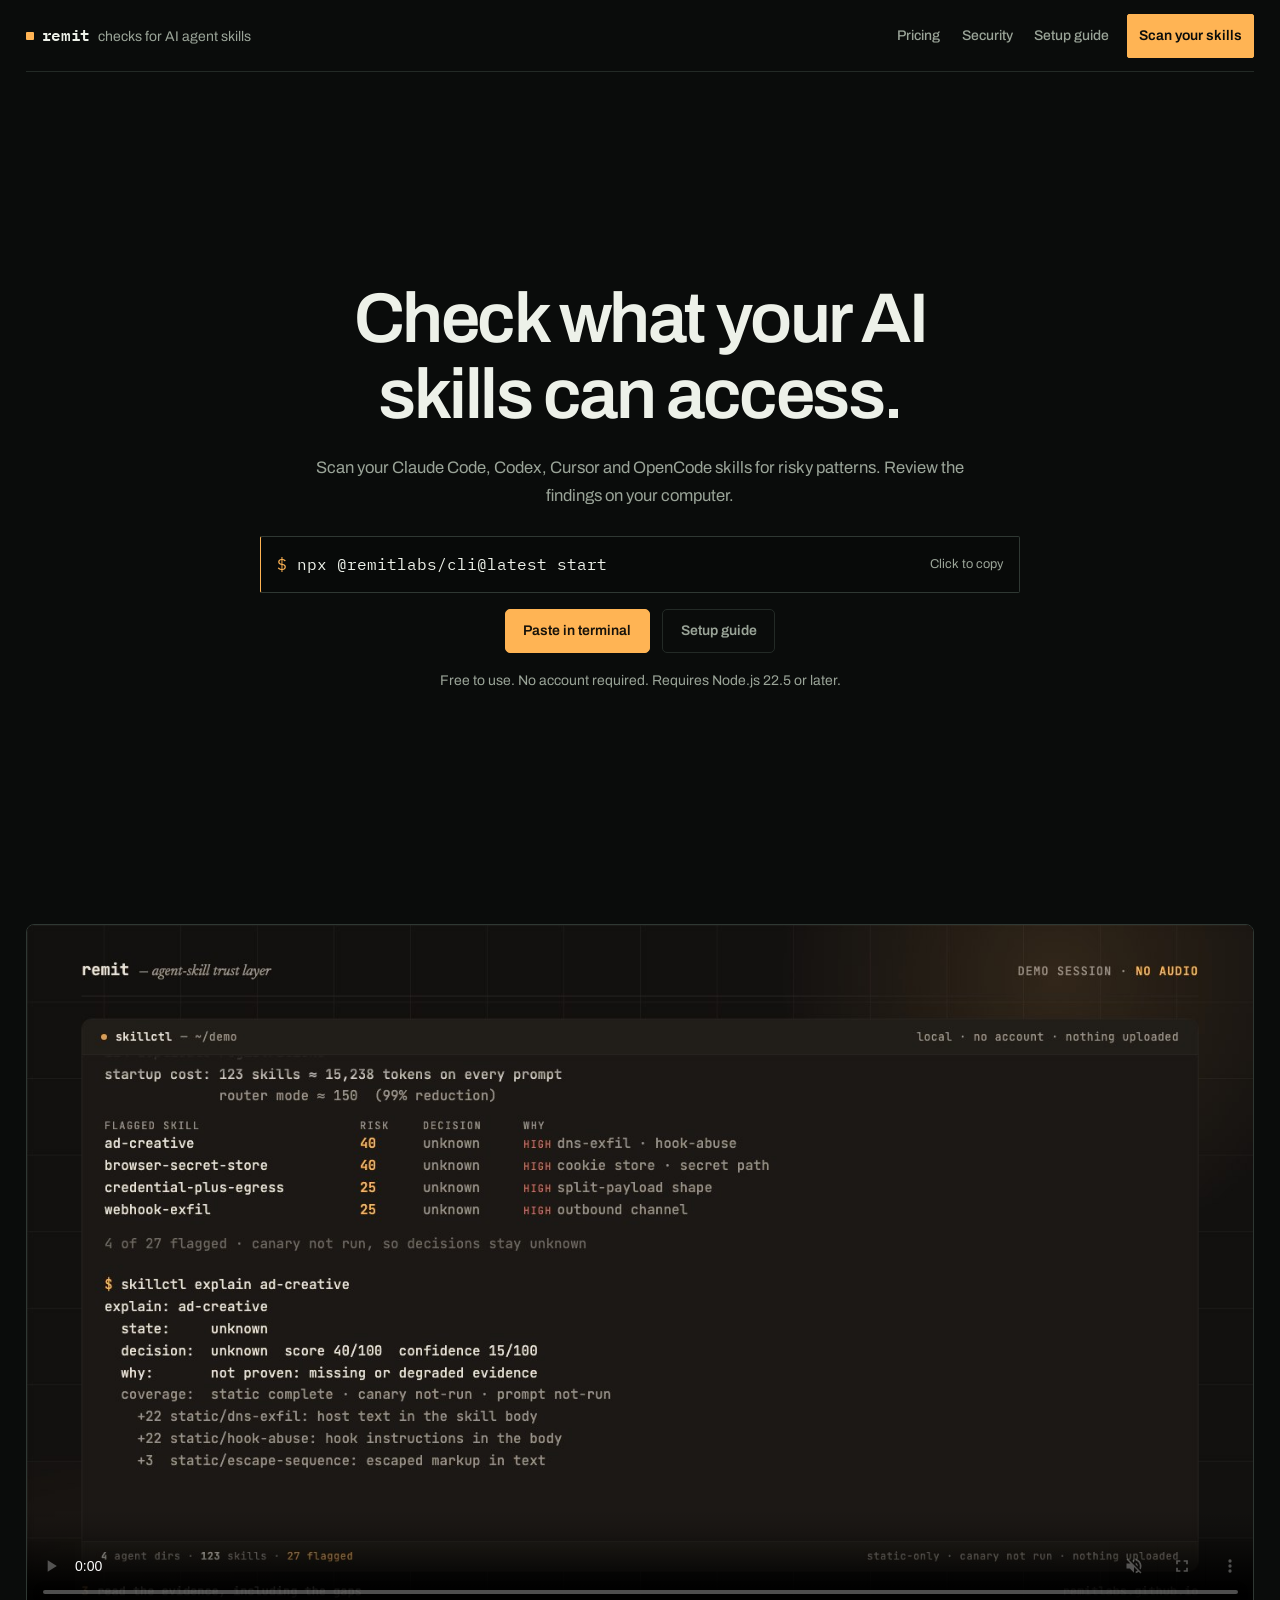
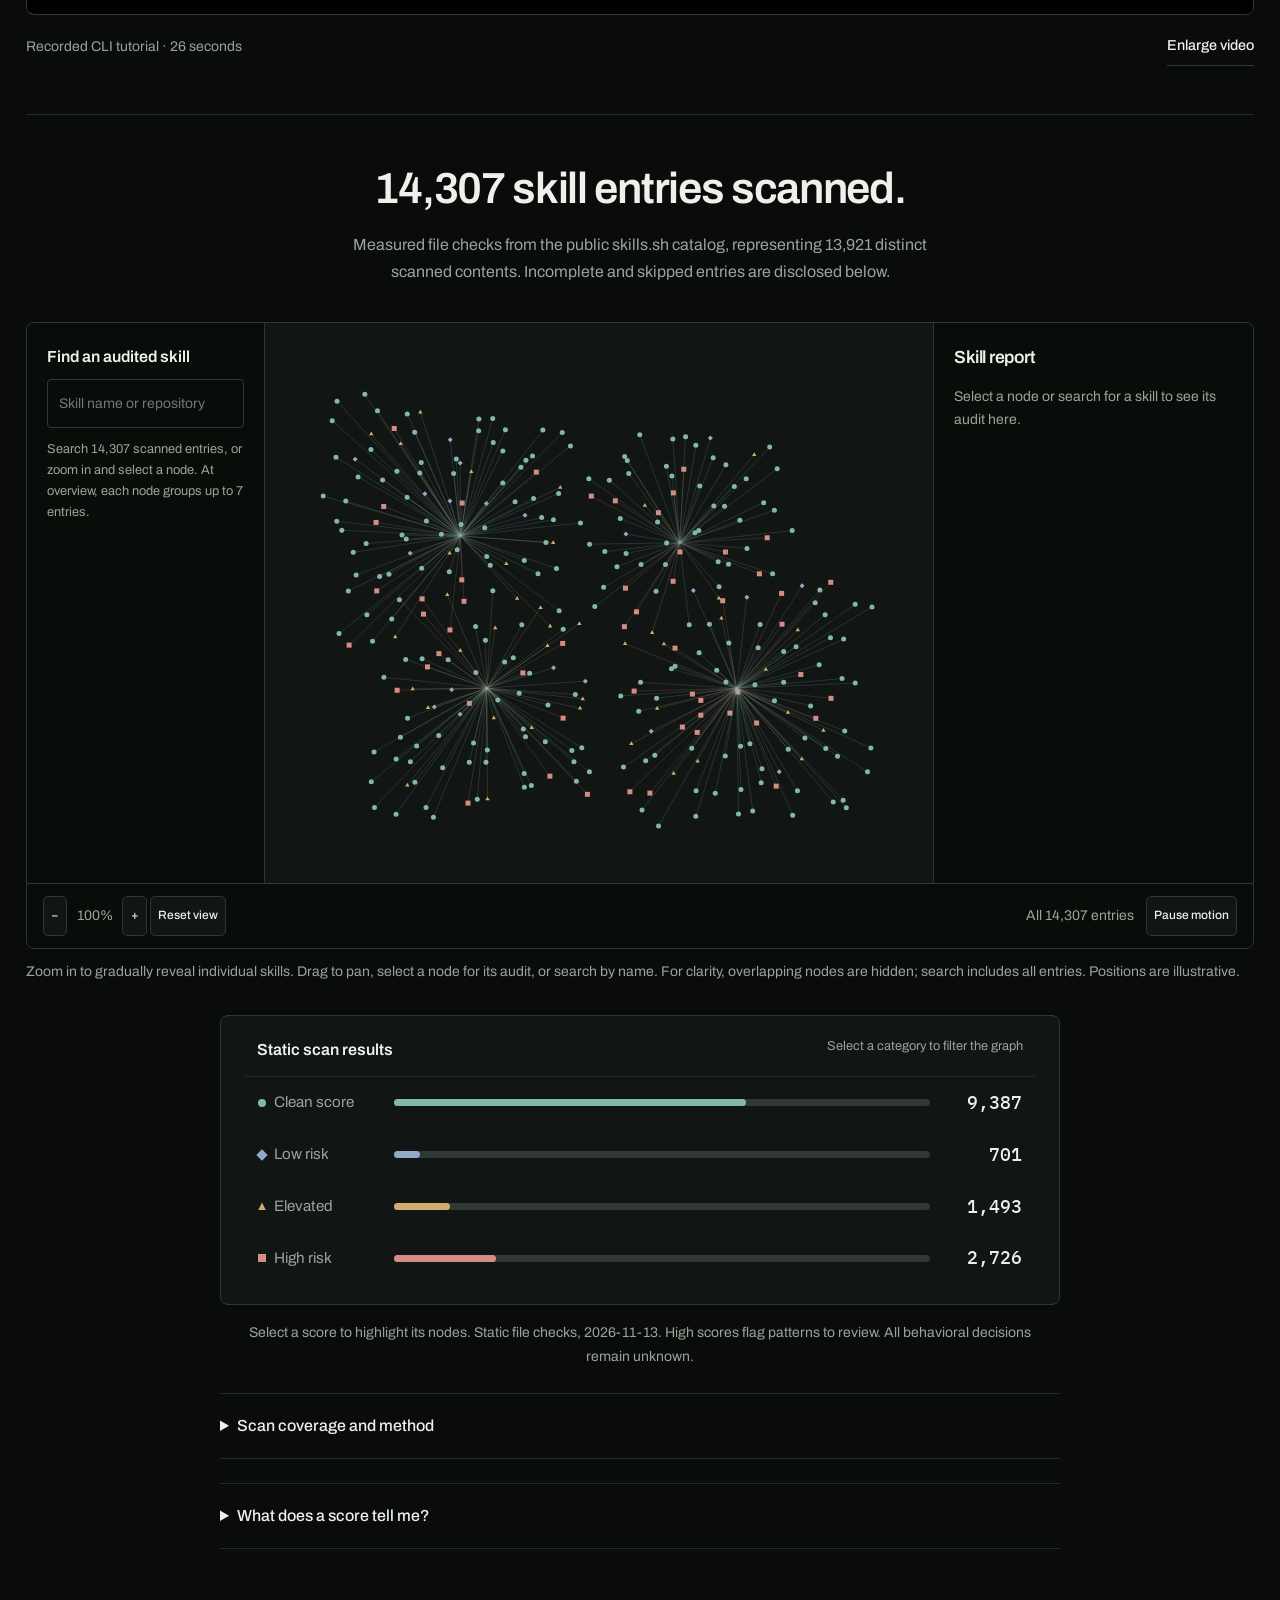
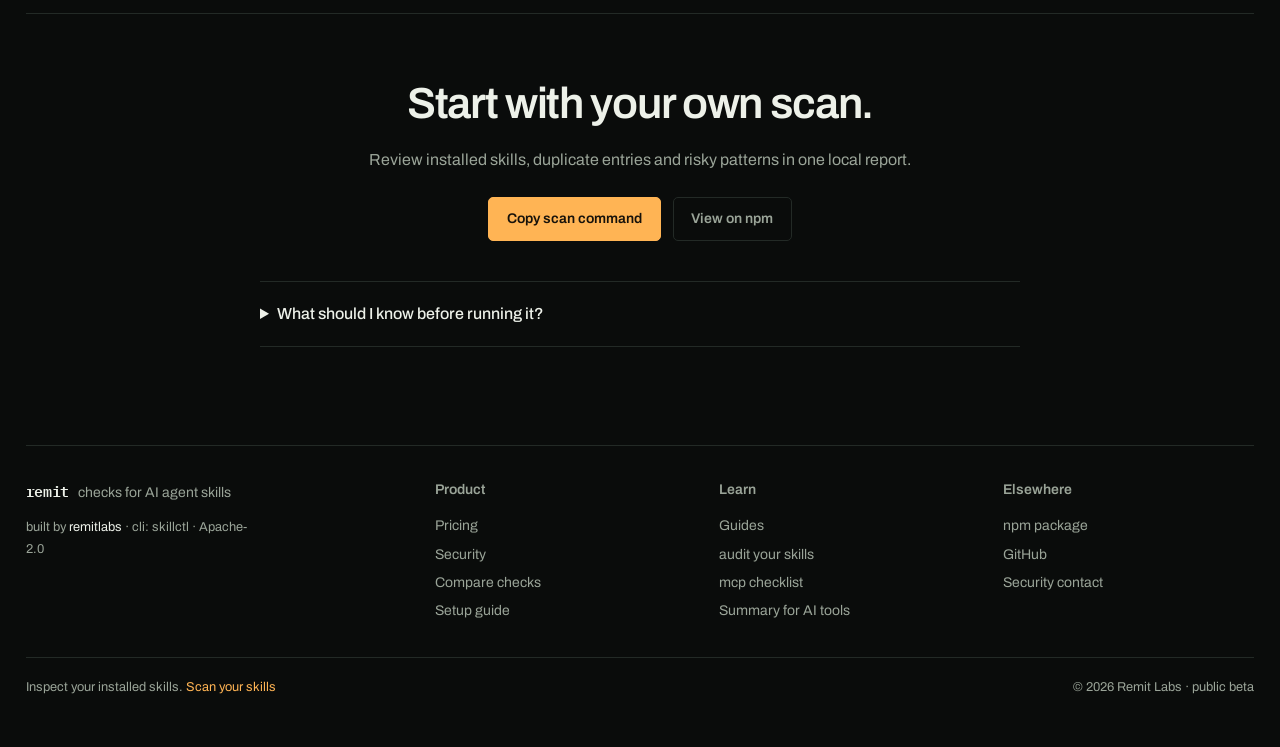
==== commit 609ee2eb: "fix(navigation): return scan links to homepage top" ====
--- a/index.html
+++ b/index.html
@@ -57,7 +57,7 @@
 }
 </script>
 </head>
-<body class="homepage">
+<body class="homepage" id="top">
 <div class="wrap">
 
   <header class="mast">
@@ -66,7 +66,7 @@
       <a href="/pricing.html">Pricing</a>
       <a href="/security.html">Security</a>
       <a href="/docs.html">Setup guide</a>
-      <a class="pill" href="#install">Scan your skills</a>
+      <a class="pill" href="#top">Scan your skills</a>
     </nav>
   </header>
 
@@ -189,7 +189,7 @@
       <a href="/.well-known/security.txt">Security contact</a>
     </div>
     <div class="bottom">
-      <span>Inspect your installed skills. <a href="#install">Scan your skills</a></span>
+      <span>Inspect your installed skills. <a href="#top">Scan your skills</a></span>
       <span>© 2026 Remit Labs · public beta</span>
     </div>
   </footer>
